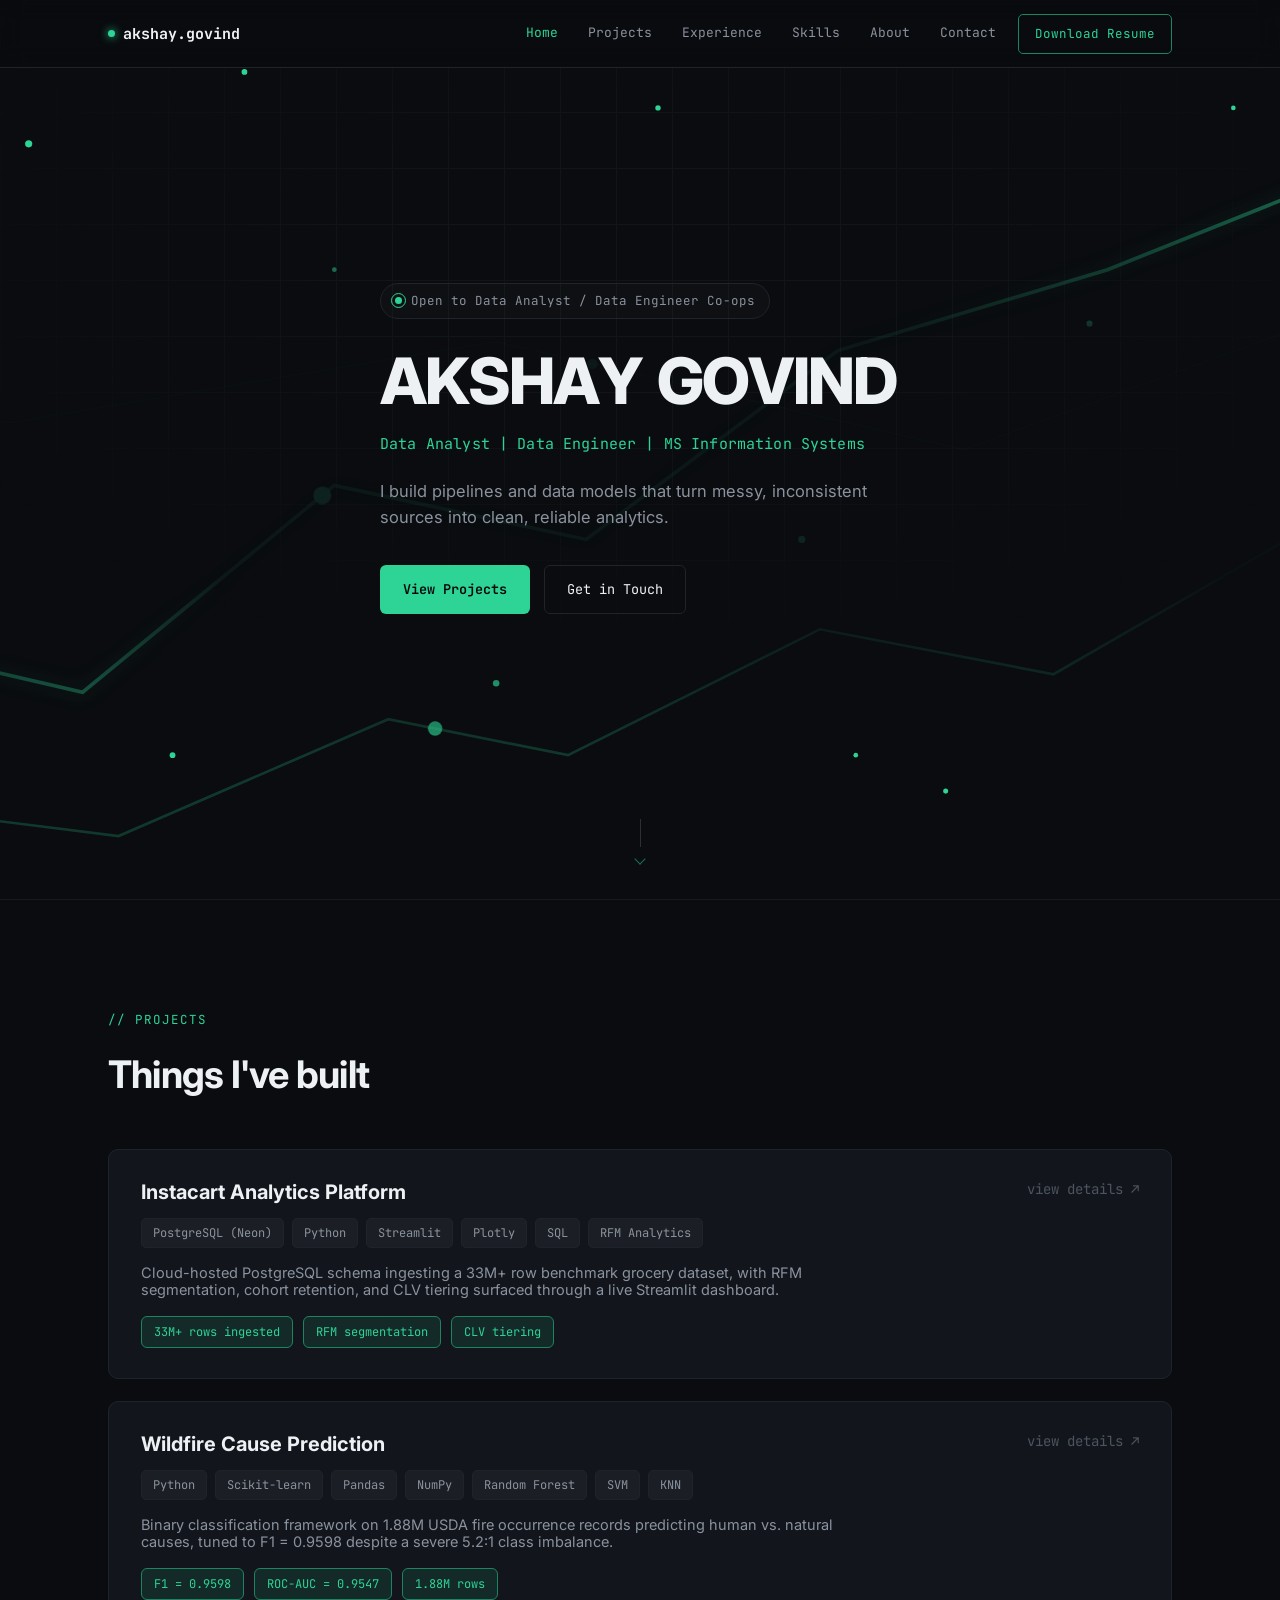
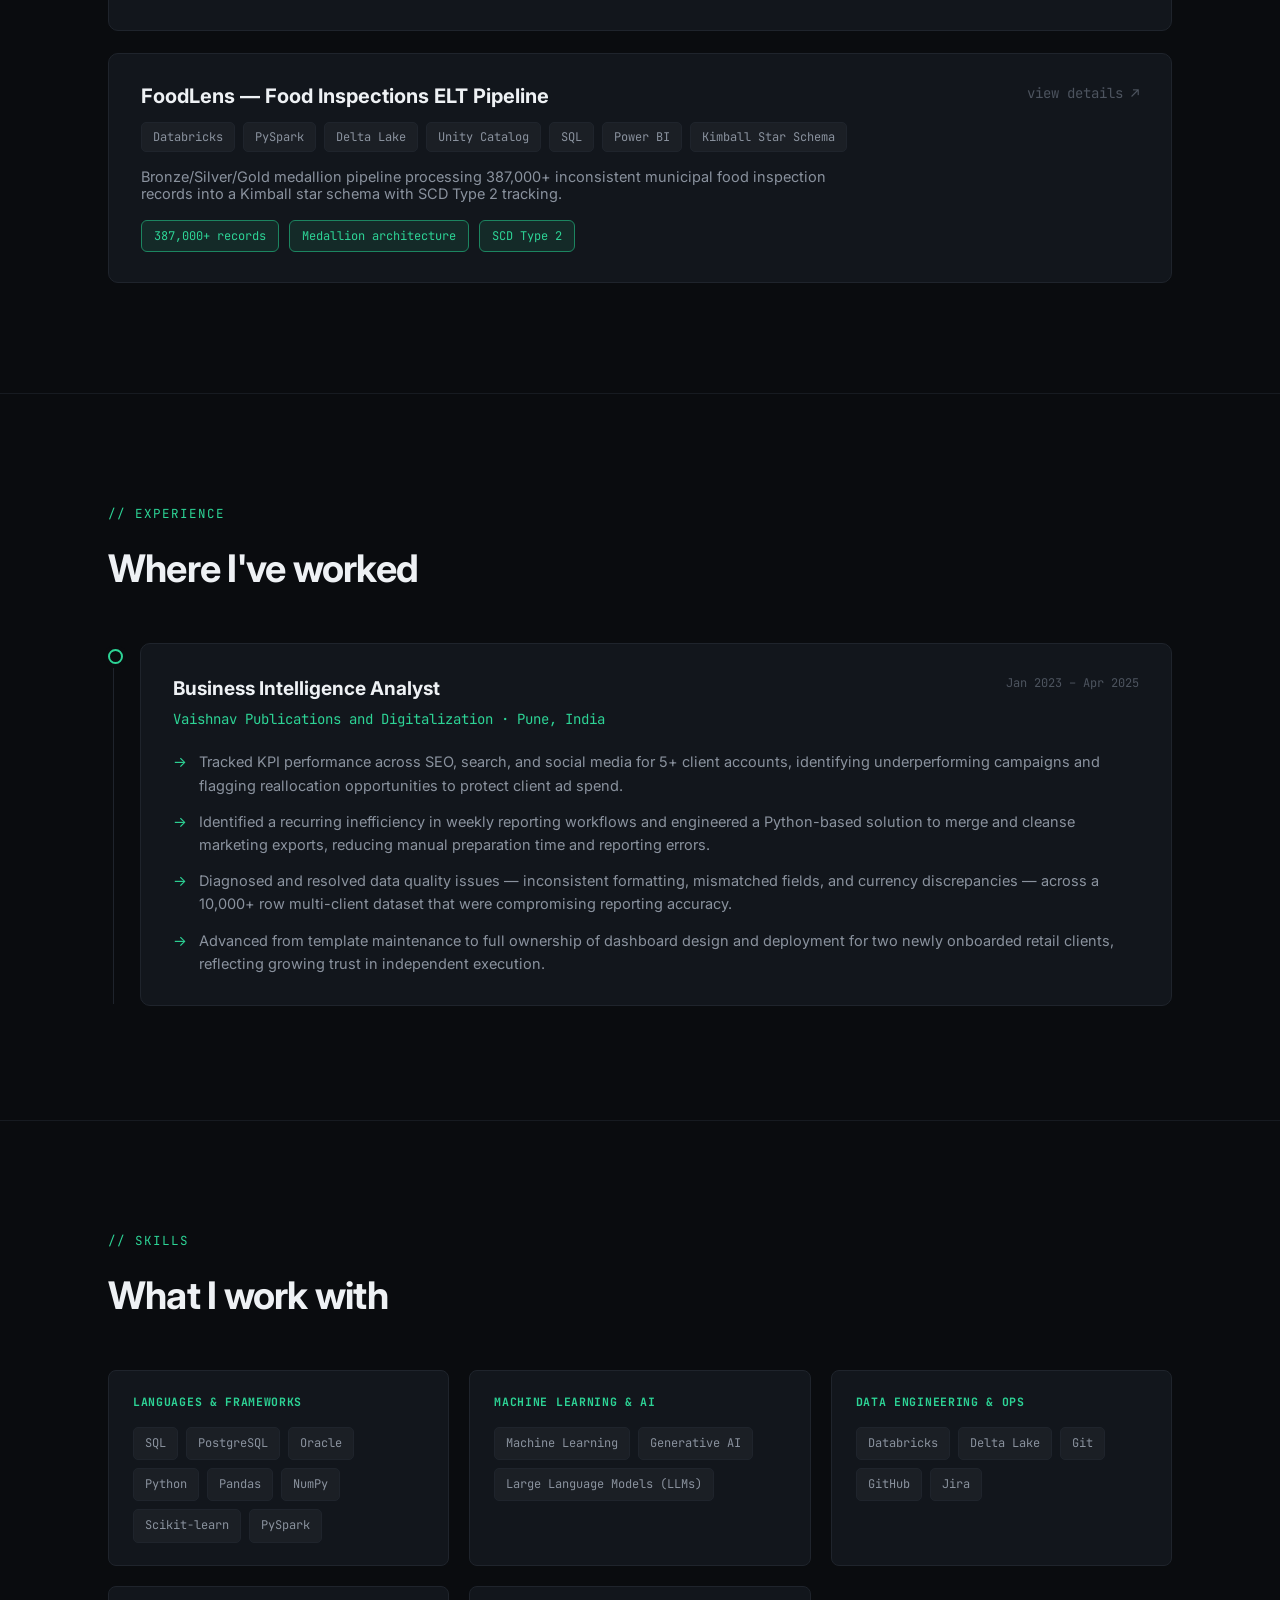
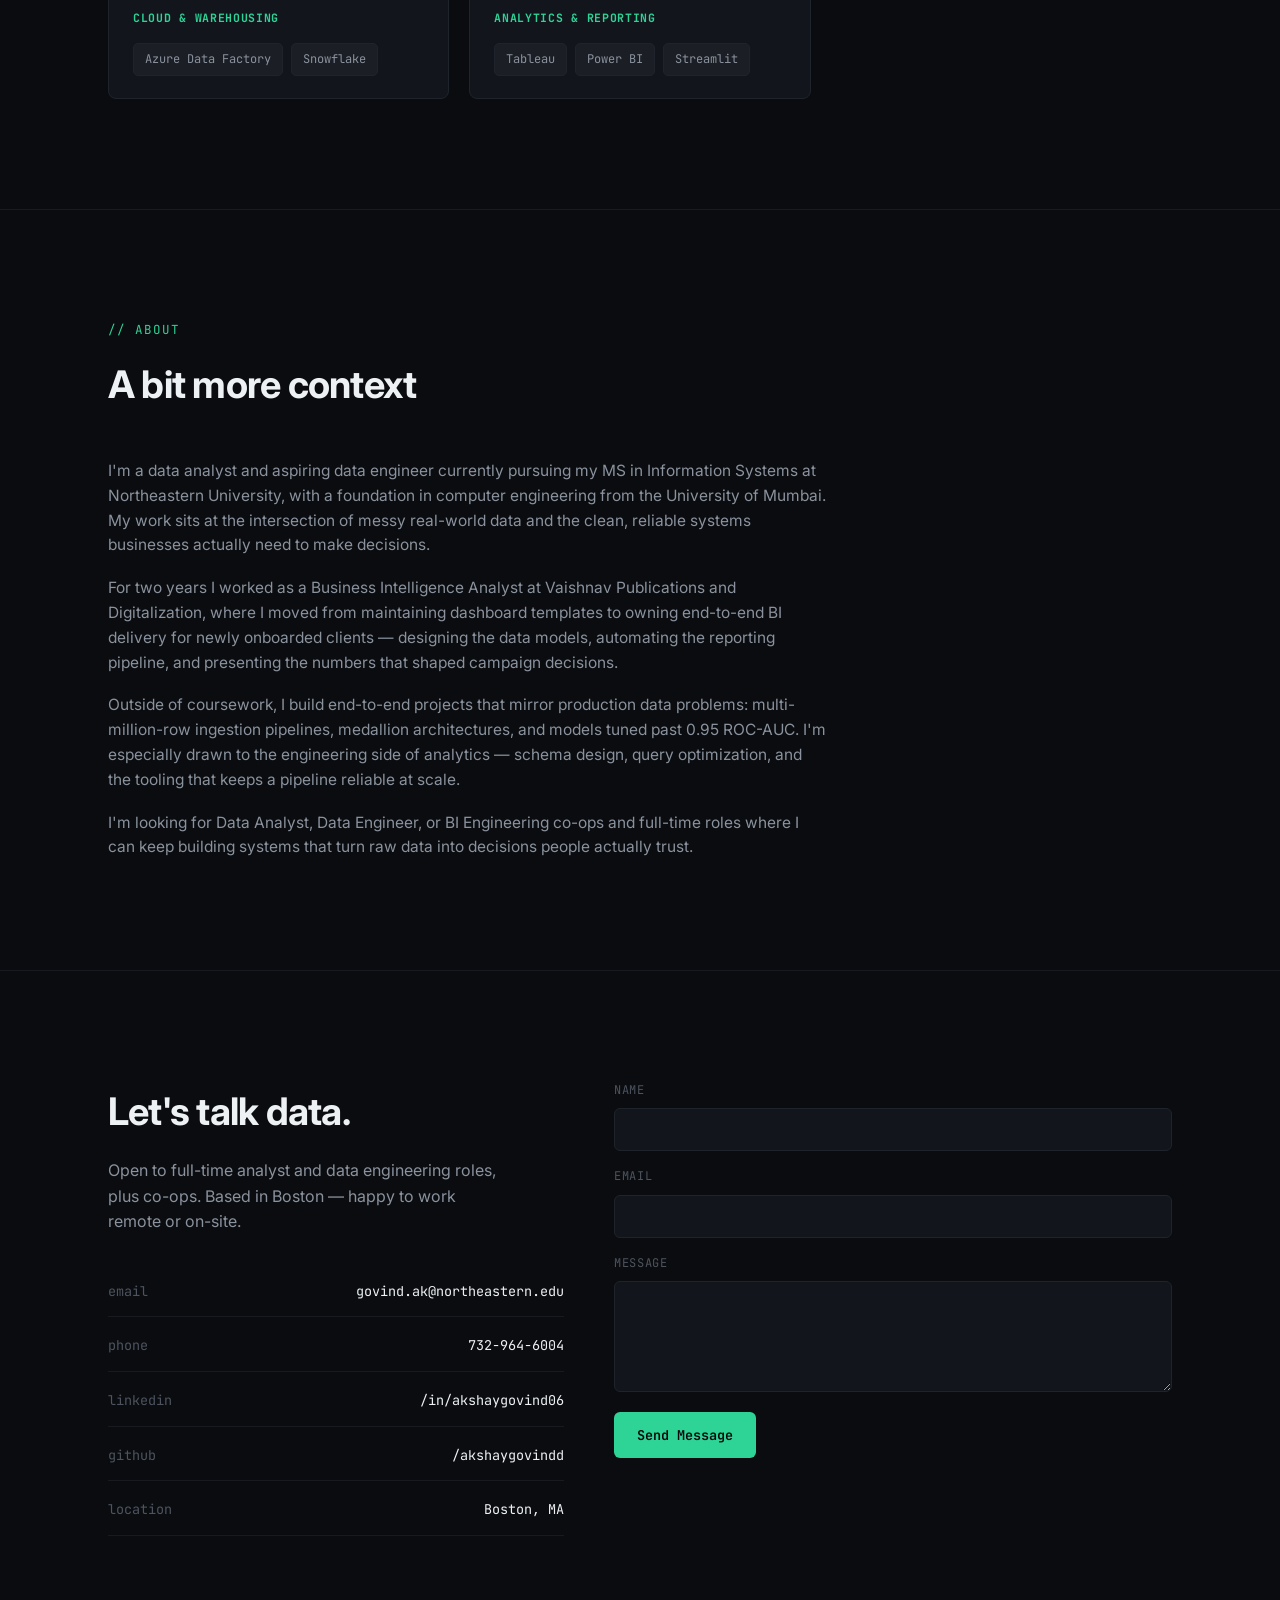
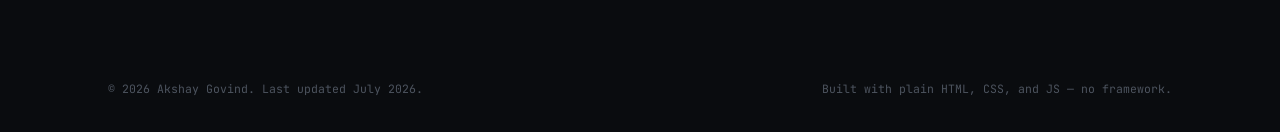
==== index.html @ 3d221297 "Add About Me section, favicon, Open Graph/canonical meta tags, last-updated footer note" ====
<!DOCTYPE html>
<html lang="en">
<head>
<meta charset="UTF-8">
<meta name="viewport" content="width=device-width, initial-scale=1.0">
<title>Akshay Govind — Data Analyst & Data Engineer</title>
<meta name="description" content="Akshay Govind — Data Analyst / Data Engineer. MS Information Systems @ Northeastern. Pipelines, dashboards, and models that hold up outside the notebook.">
<link rel="canonical" href="https://portfolio-alpha-eight-hu2j5tmewh.vercel.app/">

<meta property="og:type" content="website">
<meta property="og:title" content="Akshay Govind — Data Analyst & Data Engineer">
<meta property="og:description" content="Data Analyst / Data Engineer. MS Information Systems @ Northeastern. Pipelines, dashboards, and models that hold up outside the notebook.">
<meta property="og:url" content="https://portfolio-alpha-eight-hu2j5tmewh.vercel.app/">
<meta name="twitter:card" content="summary">
<meta name="twitter:title" content="Akshay Govind — Data Analyst & Data Engineer">
<meta name="twitter:description" content="Data Analyst / Data Engineer. MS Information Systems @ Northeastern.">

<link rel="icon" type="image/svg+xml" href="assets/favicon.svg">

<link rel="preconnect" href="https://fonts.googleapis.com">
<link rel="preconnect" href="https://fonts.gstatic.com" crossorigin>
<link href="https://fonts.googleapis.com/css2?family=JetBrains+Mono:wght@400;500;600;700&family=Inter:wght@400;500;600;700;800&display=swap" rel="stylesheet">
<link rel="stylesheet" href="css/style.css">
</head>
<body>

<header>
  <nav class="wrap">
    <div class="logo"><span class="dot"></span>akshay.govind</div>
    <div class="nav-right">
      <div class="navlinks" id="nav-links">
        <a href="#home">Home</a>
        <a href="#projects">Projects</a>
        <a href="#experience">Experience</a>
        <a href="#skills">Skills</a>
        <a href="#about">About</a>
        <a href="#contact">Contact</a>
        <a class="btn btn-primary nav-resume-mobile" id="resume-link-mobile" href="assets/resume.pdf" target="_blank" rel="noopener">Download Resume</a>
      </div>
      <a class="nav-resume" id="resume-link" href="assets/resume.pdf" target="_blank" rel="noopener">Download Resume</a>
      <button class="nav-toggle" id="nav-toggle" aria-label="Toggle navigation" aria-expanded="false">
        <span></span><span></span><span></span>
      </button>
    </div>
  </nav>
</header>

<main>

  <!-- HERO -->
  <section class="hero" id="home" aria-label="Introduction">
    <div class="hero-grid-lines" aria-hidden="true"></div>
    <div class="hero-bg" aria-hidden="true">
      <svg viewBox="0 0 1200 500" preserveAspectRatio="xMidYMid slice">
        <!-- scatter texture -->
        <g class="scatter-dots" fill="#2dd496">
          <circle class="scatter-dot" cx="80" cy="120" r="1.8" style="animation-delay:0s"/>
          <circle class="scatter-dot" cx="160" cy="340" r="1.4" style="animation-delay:.3s"/>
          <circle class="scatter-dot" cx="260" cy="80" r="2" style="animation-delay:.6s"/>
          <circle class="scatter-dot" cx="340" cy="420" r="1.6" style="animation-delay:.9s"/>
          <circle class="scatter-dot" cx="430" cy="150" r="1.3" style="animation-delay:1.2s"/>
          <circle class="scatter-dot" cx="520" cy="380" r="1.8" style="animation-delay:1.5s"/>
          <circle class="scatter-dot" cx="610" cy="60" r="1.5" style="animation-delay:1.8s"/>
          <circle class="scatter-dot" cx="690" cy="300" r="2" style="animation-delay:.2s"/>
          <circle class="scatter-dot" cx="770" cy="440" r="1.4" style="animation-delay:.5s"/>
          <circle class="scatter-dot" cx="850" cy="180" r="1.7" style="animation-delay:.8s"/>
          <circle class="scatter-dot" cx="930" cy="60" r="1.3" style="animation-delay:1.1s"/>
          <circle class="scatter-dot" cx="1010" cy="340" r="1.9" style="animation-delay:1.4s"/>
          <circle class="scatter-dot" cx="1090" cy="420" r="1.5" style="animation-delay:1.7s"/>
          <circle class="scatter-dot" cx="1150" cy="120" r="1.6" style="animation-delay:2s"/>
          <circle class="scatter-dot" cx="60" cy="460" r="1.4" style="animation-delay:.4s"/>
          <circle class="scatter-dot" cx="380" cy="40" r="1.6" style="animation-delay:1s"/>
          <circle class="scatter-dot" cx="720" cy="420" r="1.3" style="animation-delay:1.6s"/>
          <circle class="scatter-dot" cx="980" cy="240" r="1.7" style="animation-delay:2.2s"/>
        </g>

        <!-- trend lines, back to front — straight angular segments, chart-style -->
        <path class="hero-line" id="hero-line-3"
          d="M0,210 L250,235 L520,190 L780,250 L1000,170 L1200,140"
          fill="none" stroke="#2dd496" stroke-width="1" opacity="0.14" />
        <path class="hero-line" id="hero-line-2"
          d="M0,460 L150,445 L310,465 L460,400 L560,420 L700,350 L830,375 L960,300 L1080,320 L1200,260"
          fill="none" stroke="#2dd496" stroke-width="1.5" opacity="0.22" />
        <path class="hero-line" id="hero-line-1"
          d="M0,410 L160,355 L290,385 L430,270 L570,300 L710,195 L860,150 L1010,90 L1200,28"
          fill="none" stroke="#2dd496" stroke-width="2" opacity="0.5" />
        <polygon class="hero-arrowhead" points="1200,28 1182,26 1188,41" fill="#2dd496" />

        <circle class="hero-dot" id="hero-dot-3" r="3" fill="#2dd496" opacity="0.5"/>
        <circle class="hero-dot" id="hero-dot-2" r="4" fill="#2dd496" opacity="0.7"/>
        <circle class="hero-dot" id="hero-dot-1" r="5" fill="#2dd496" opacity="0.9"/>
      </svg>
    </div>
    <div class="wrap">
      <div class="hero-content">
        <div class="status-pill">
          <span class="pulse-dot"></span>
          Open to Data Analyst / Data Engineer Co-ops
        </div>
        <h1>AKSHAY GOVIND</h1>
        <div class="hero-role">Data Analyst | Data Engineer | MS Information Systems</div>
        <p>I build pipelines and data models that turn messy, inconsistent sources into clean, reliable analytics.</p>
        <div class="hero-actions">
          <a class="btn btn-primary" href="#projects">View Projects</a>
          <a class="btn btn-ghost" href="#contact">Get in Touch</a>
        </div>
      </div>
    </div>
    <a class="scroll-cue" href="#projects" aria-label="Scroll to projects">
      <span class="scroll-cue-line"></span>
      <span class="scroll-cue-chevron"></span>
    </a>
  </section>

  <!-- PROJECTS -->
  <section id="projects" aria-label="Projects">
    <div class="wrap">
      <div class="eyebrow">// PROJECTS</div>
      <h2 class="sectiontitle reveal">Things I've built</h2>
      <div class="project-grid" id="project-grid"></div>
    </div>
  </section>

  <!-- EXPERIENCE -->
  <section id="experience" aria-label="Experience">
    <div class="wrap">
      <div class="eyebrow">// EXPERIENCE</div>
      <h2 class="sectiontitle reveal">Where I've worked</h2>
      <div class="timeline" id="experience-list"></div>
    </div>
  </section>

  <!-- SKILLS -->
  <section id="skills" aria-label="Skills">
    <div class="wrap">
      <div class="eyebrow">// SKILLS</div>
      <h2 class="sectiontitle reveal">What I work with</h2>
      <div class="skill-groups" id="skills-grid"></div>
    </div>
  </section>

  <!-- ABOUT -->
  <section id="about" aria-label="About">
    <div class="wrap">
      <div class="eyebrow">// ABOUT</div>
      <h2 class="sectiontitle reveal">A bit more context</h2>
      <div class="about-copy reveal">
        <p>I'm a data analyst and aspiring data engineer currently pursuing my MS in Information Systems at Northeastern University, with a foundation in computer engineering from the University of Mumbai. My work sits at the intersection of messy real-world data and the clean, reliable systems businesses actually need to make decisions.</p>
        <p>For two years I worked as a Business Intelligence Analyst at Vaishnav Publications and Digitalization, where I moved from maintaining dashboard templates to owning end-to-end BI delivery for newly onboarded clients — designing the data models, automating the reporting pipeline, and presenting the numbers that shaped campaign decisions.</p>
        <p>Outside of coursework, I build end-to-end projects that mirror production data problems: multi-million-row ingestion pipelines, medallion architectures, and models tuned past 0.95 ROC-AUC. I'm especially drawn to the engineering side of analytics — schema design, query optimization, and the tooling that keeps a pipeline reliable at scale.</p>
        <p>I'm looking for Data Analyst, Data Engineer, or BI Engineering co-ops and full-time roles where I can keep building systems that turn raw data into decisions people actually trust.</p>
      </div>
    </div>
  </section>

  <!-- CONTACT -->
  <section class="contact" id="contact" aria-label="Contact">
    <div class="wrap contact-wrap">
      <div class="contact-copy reveal">
        <h2>Let's talk data.</h2>
        <p>Open to full-time analyst and data engineering roles, plus co-ops. Based in Boston — happy to work remote or on-site.</p>
        <div class="contact-links">
          <div class="contact-row"><span class="k">email</span><a class="v" id="contact-email" href="#"></a></div>
          <div class="contact-row"><span class="k">phone</span><a class="v" id="contact-phone" href="#"></a></div>
          <div class="contact-row"><span class="k">linkedin</span><a class="v" id="contact-linkedin" href="#" target="_blank" rel="noopener"></a></div>
          <div class="contact-row"><span class="k">github</span><a class="v" id="contact-github" href="#" target="_blank" rel="noopener"></a></div>
          <div class="contact-row"><span class="k">location</span><span class="v" id="contact-location"></span></div>
        </div>
      </div>
      <form class="contact-form reveal" id="contact-form">
        <div class="form-row">
          <label for="name">Name</label>
          <input type="text" id="name" name="name" required>
        </div>
        <div class="form-row">
          <label for="email">Email</label>
          <input type="email" id="email" name="email" required>
        </div>
        <div class="form-row">
          <label for="message">Message</label>
          <textarea id="message" name="message" rows="5" required></textarea>
        </div>
        <button type="submit" class="btn btn-primary">Send Message</button>
      </form>
    </div>
  </section>

</main>

<footer>
  <div class="wrap">
    <p>© 2026 Akshay Govind. Last updated July 2026.</p>
    <p>Built with plain HTML, CSS, and JS — no framework.</p>
  </div>
</footer>

<!-- PROJECT DETAIL MODAL -->
<div class="modal-overlay" id="modal-overlay" role="dialog" aria-modal="true" aria-hidden="true" aria-label="Project details">
  <div class="modal-panel" id="modal-panel"></div>
</div>

<script src="js/data.js"></script>
<script src="js/main.js"></script>
</body>
</html>
---- css/style.css ----
:root{
  --bg: #0a0c0f;
  --bg-elevated: #101318;
  --bg-card: #12161c;
  --border: #1f242c;
  --border-soft: #171b21;

  --accent: #2dd496;
  --accent-dim: #1c8560;
  --accent-soft: rgba(45, 212, 150, 0.1);

  --text: #eef1f4;
  --text-muted: #8a929e;
  --text-faint: #4d545f;

  --font-sans: 'Inter', -apple-system, BlinkMacSystemFont, 'Segoe UI', sans-serif;
  --font-mono: 'JetBrains Mono', 'SFMono-Regular', Consolas, monospace;

  --maxw: 1120px;
  --nav-h: 68px;
}

*{ box-sizing: border-box; margin: 0; padding: 0; }
html{ scroll-behavior: smooth; }
body{
  background: var(--bg);
  color: var(--text);
  font-family: var(--font-sans);
  line-height: 1.6;
  -webkit-font-smoothing: antialiased;
  overflow-x: hidden;
}

::selection{ background: var(--accent); color: #05070a; }
a{ color: inherit; text-decoration: none; }
ul{ list-style: none; }
button{ font-family: inherit; cursor: pointer; background: none; border: none; color: inherit; }
img{ max-width: 100%; display: block; }

.wrap{ max-width: var(--maxw); margin: 0 auto; padding: 0 28px; }

/* Reveal animation — only active once JS marks <html class="js">, so content
   is fully visible by default if JS fails to load. */
.reveal{ opacity: 1; }
.js .reveal{ opacity: 0; transform: translateY(14px); transition: opacity 0.4s ease, transform 0.4s ease; }
.js .reveal.in{ opacity: 1; transform: translateY(0); }

@media (prefers-reduced-motion: reduce){
  *{ animation: none !important; transition: none !important; }
  .js .reveal{ opacity: 1; transform: none; }
}

/* ---------- SECTION SHARED ---------- */
section{ padding: 110px 0; border-bottom: 1px solid var(--border-soft); position: relative; }
.eyebrow{
  font-family: var(--font-mono); font-size: 12.5px; letter-spacing: 0.08em;
  color: var(--accent); margin-bottom: 14px; display: flex; align-items: center; gap: 4px;
}
h2.sectiontitle{
  font-family: var(--font-sans); font-weight: 700; font-size: clamp(26px, 3.6vw, 38px);
  letter-spacing: -0.02em; margin-bottom: 44px; color: var(--text);
}

/* ---------- NAV ---------- */
header{
  position: fixed; top: 0; left: 0; right: 0; z-index: 100; height: var(--nav-h);
  background: rgba(10, 12, 15, 0.82);
  border-bottom: 1px solid var(--border);
}
/* backdrop-filter lives on a pseudo-element, not header itself — putting it on
   header would make header the containing block for its position:fixed mobile
   nav-links descendant instead of the viewport, breaking that panel. */
header::before{
  content: ''; position: absolute; inset: 0; z-index: -1;
  backdrop-filter: blur(12px); -webkit-backdrop-filter: blur(12px);
}
nav.wrap{ display: flex; align-items: center; justify-content: space-between; height: 100%; }
.logo{
  font-family: var(--font-mono); font-weight: 700; font-size: 15px; color: var(--text);
  display: flex; align-items: center; gap: 8px;
}
.logo .dot{ width: 7px; height: 7px; border-radius: 50%; background: var(--accent); box-shadow: 0 0 8px var(--accent); }
.navlinks{ display: flex; gap: 30px; align-items: center; }
.navlinks a{
  font-family: var(--font-mono); font-size: 13px; color: var(--text-muted);
  transition: color 0.2s ease;
}
.navlinks a:hover, .navlinks a.active{ color: var(--accent); }
.nav-resume{
  font-family: var(--font-mono); font-size: 12.5px; padding: 9px 16px;
  border: 1px solid var(--accent-dim); border-radius: 5px; color: var(--accent);
  transition: all 0.2s ease; white-space: nowrap;
}
.nav-resume:hover{ background: var(--accent); color: #05070a; }
.nav-right{ display: flex; align-items: center; gap: 22px; }
.nav-right .nav-resume-mobile{ display: none; }

.nav-toggle{
  display: none; flex-direction: column; gap: 5px; padding: 6px; z-index: 101;
}
.nav-toggle span{ width: 20px; height: 2px; background: var(--text); transition: all 0.25s ease; }
.nav-toggle.open span:nth-child(1){ transform: translateY(7px) rotate(45deg); }
.nav-toggle.open span:nth-child(2){ opacity: 0; }
.nav-toggle.open span:nth-child(3){ transform: translateY(-7px) rotate(-45deg); }

@media (max-width: 800px){
  .navlinks{
    position: fixed; top: var(--nav-h); left: 0; right: 0; bottom: 0;
    background: var(--bg); flex-direction: column; justify-content: flex-start;
    padding: 40px 28px; gap: 26px; transform: translateX(100%);
    transition: transform 0.3s ease; z-index: 99;
  }
  .navlinks.open{ transform: translateX(0); }
  .navlinks a{ font-size: 16px; }
  .nav-toggle{ display: flex; }
  .nav-right .nav-resume{ display: none; }
  .navlinks .nav-resume-mobile{ display: inline-block; margin-top: 8px; }
}

/* ---------- HERO ---------- */
.hero{
  min-height: 100vh; display: flex; align-items: center;
  padding-top: calc(var(--nav-h) + 40px); position: relative; overflow: hidden;
}
.hero-bg{
  position: absolute; inset: 0; z-index: 0;
  mask-image: linear-gradient(to bottom, #000 0%, #000 18%, rgba(0,0,0,0.12) 38%, rgba(0,0,0,0.12) 64%, #000 84%, #000 100%);
  -webkit-mask-image: linear-gradient(to bottom, #000 0%, #000 18%, rgba(0,0,0,0.12) 38%, rgba(0,0,0,0.12) 64%, #000 84%, #000 100%);
}
.hero-bg svg{ width: 100%; height: 100%; }

#hero-line-1{ filter: drop-shadow(0 0 5px rgba(45, 212, 150, 0.5)); }
.hero-arrowhead{
  filter: drop-shadow(0 0 4px rgba(45, 212, 150, 0.6));
  transform-origin: 1200px 28px;
  opacity: 0; animation: arrowPop 0.4s ease-out 2000ms forwards;
}
@keyframes arrowPop{
  from{ opacity: 0; transform: scale(0.4); }
  to{ opacity: 0.6; transform: scale(1); }
}
@media (prefers-reduced-motion: reduce){
  .hero-arrowhead{ animation: none; opacity: 0.6; transform: scale(1); }
}

.scatter-dot{ animation: scatterPulse 4s ease-in-out infinite; }
@keyframes scatterPulse{
  0%, 100%{ opacity: 0.12; }
  50%{ opacity: 0.5; }
}
.hero-grid-lines{
  position: absolute; inset: 0;
  background-image:
    linear-gradient(var(--border-soft) 1px, transparent 1px),
    linear-gradient(90deg, var(--border-soft) 1px, transparent 1px);
  background-size: 56px 56px;
  mask-image: radial-gradient(ellipse 80% 60% at 50% 30%, #000 20%, transparent 75%);
  opacity: 0.6;
}
.hero-content{ position: relative; z-index: 2; max-width: 720px; }

.status-pill{
  display: inline-flex; align-items: center; gap: 9px;
  font-family: var(--font-mono); font-size: 12.5px; color: var(--text-muted);
  border: 1px solid var(--border); border-radius: 999px; padding: 7px 14px;
  margin-bottom: 28px; background: rgba(255,255,255,0.02);
}
.status-pill .pulse-dot{
  width: 7px; height: 7px; border-radius: 50%; background: var(--accent); position: relative;
}
.status-pill .pulse-dot::after{
  content: ''; position: absolute; inset: -4px; border-radius: 50%; border: 1px solid var(--accent);
  animation: pulse 2s ease-out infinite;
}
@keyframes pulse{
  0%{ transform: scale(0.6); opacity: 0.8; }
  100%{ transform: scale(2.2); opacity: 0; }
}

.hero-content h1{
  font-family: var(--font-sans); font-weight: 800; font-size: clamp(38px, 6vw, 64px);
  letter-spacing: -0.03em; line-height: 1.05; margin-bottom: 18px;
}
.scramble-char{ display: inline-block; color: var(--accent); transition: color 0.25s ease; font-variant-numeric: tabular-nums; }
.scramble-char.settled{ color: var(--text); }
.hero-role{
  font-family: var(--font-mono); font-size: 15px; color: var(--accent);
  margin-bottom: 22px; letter-spacing: 0.01em;
}
.hero-content p{ color: var(--text-muted); font-size: 16.5px; max-width: 520px; margin-bottom: 34px; }

.hero-actions{ display: flex; gap: 14px; flex-wrap: wrap; }

.scroll-cue{
  position: absolute; left: 50%; bottom: 36px; transform: translateX(-50%);
  z-index: 2; display: flex; flex-direction: column; align-items: center; gap: 8px;
  opacity: 0.5; transition: opacity 0.2s ease;
}
.scroll-cue:hover{ opacity: 0.9; }
.scroll-cue-line{ width: 1px; height: 28px; background: var(--text-faint); }
.scroll-cue-chevron{
  width: 8px; height: 8px; border-right: 1px solid var(--accent); border-bottom: 1px solid var(--accent);
  transform: rotate(45deg); animation: scrollCueBounce 1.8s ease-in-out infinite;
}
@keyframes scrollCueBounce{
  0%, 100%{ transform: rotate(45deg) translate(0, 0); }
  50%{ transform: rotate(45deg) translate(4px, 4px); }
}
@media (max-width: 700px){ .scroll-cue{ display: none; } }
@media (prefers-reduced-motion: reduce){ .scroll-cue-chevron{ animation: none; } }
.btn{
  font-family: var(--font-mono); font-size: 13.5px; padding: 13px 22px; border-radius: 6px;
  display: inline-flex; align-items: center; gap: 8px; transition: all 0.2s ease; border: 1px solid transparent;
}
.btn-primary{ background: var(--accent); color: #05070a; font-weight: 600; }
.btn-primary:hover{ background: #4fe0ac; transform: translateY(-1px); }
.btn-ghost{ border-color: var(--border); color: var(--text); }
.btn-ghost:hover{ border-color: var(--accent); color: var(--accent); }

/* ---------- EXPERIENCE (timeline) ---------- */
.timeline{ position: relative; padding-left: 32px; }
.timeline::before{
  content: ''; position: absolute; left: 5px; top: 6px; bottom: 6px; width: 1px; background: var(--border);
}
.timeline-item{ position: relative; padding-bottom: 4px; }
.timeline-item::before{
  content: ''; position: absolute; left: -32px; top: 6px; width: 11px; height: 11px; border-radius: 50%;
  background: var(--bg); border: 2px solid var(--accent); box-shadow: 0 0 0 4px var(--bg);
}
.exp-card{
  background: var(--bg-card); border: 1px solid var(--border); border-radius: 10px; padding: 30px 32px;
  position: relative;
}
.exp-head{ display: flex; justify-content: space-between; align-items: flex-start; flex-wrap: wrap; gap: 10px; margin-bottom: 4px; }
.exp-head h3{ font-size: 19px; font-weight: 700; }
.exp-head .date{ font-family: var(--font-mono); font-size: 12px; color: var(--text-faint); white-space: nowrap; }
.exp-org{ color: var(--accent); font-size: 14px; margin-bottom: 20px; font-family: var(--font-mono); }
.exp-list{ display: flex; flex-direction: column; gap: 13px; }
.exp-list li{ display: flex; gap: 12px; font-size: 14.5px; color: var(--text-muted); }
.exp-list li::before{ content: '→'; color: var(--accent); flex-shrink: 0; }

/* ---------- SKILLS ---------- */
.skill-groups{ display: grid; grid-template-columns: repeat(3, 1fr); gap: 20px; }
@media (max-width: 900px){ .skill-groups{ grid-template-columns: repeat(2, 1fr); } }
@media (max-width: 600px){ .skill-groups{ grid-template-columns: 1fr; } }
.skill-card{
  background: var(--bg-card); border: 1px solid var(--border); border-radius: 8px; padding: 22px 24px;
  position: relative;
}
.skill-card h4{
  font-family: var(--font-mono); font-size: 11.5px; color: var(--accent); letter-spacing: 0.06em;
  text-transform: uppercase; margin-bottom: 16px;
}
.tagrow{ display: flex; flex-wrap: wrap; gap: 8px; }
.tag{
  font-family: var(--font-mono); font-size: 12px; padding: 6px 11px; border-radius: 5px;
  background: rgba(255,255,255,0.04); border: 1px solid var(--border); color: var(--text-muted);
}

/* ---------- PROJECTS ---------- */
.project-grid{ display: flex; flex-direction: column; gap: 22px; }
.project-card{
  background: var(--bg-card); border: 1px solid var(--border); border-radius: 10px;
  padding: 30px 32px; position: relative; cursor: pointer;
  transition: border-color 0.25s ease, transform 0.25s ease;
  text-align: left; width: 100%;
}
.project-card:hover{ border-color: var(--accent-dim); transform: translateY(-2px); }

/* corner brackets, shown on hover */
.project-card::before, .project-card::after{
  content: ''; position: absolute; width: 16px; height: 16px; opacity: 0; transition: opacity 0.25s ease;
}
.project-card::before{ top: -1px; left: -1px; border-top: 2px solid var(--accent); border-left: 2px solid var(--accent); }
.project-card::after{ bottom: -1px; right: -1px; border-bottom: 2px solid var(--accent); border-right: 2px solid var(--accent); }
.project-card:hover::before, .project-card:hover::after{ opacity: 1; }

.proj-top{ display: flex; justify-content: space-between; align-items: flex-start; gap: 16px; flex-wrap: wrap; margin-bottom: 14px; }
.proj-top h3{ font-size: 20px; font-weight: 700; }
.proj-arrow{ font-family: var(--font-mono); color: var(--text-faint); font-size: 14px; transition: color 0.2s ease, transform 0.2s ease; }
.project-card:hover .proj-arrow{ color: var(--accent); transform: translate(2px, -2px); }
.proj-stack{ display: flex; flex-wrap: wrap; gap: 8px; margin-bottom: 16px; }
.proj-desc{ font-size: 14.5px; color: var(--text-muted); margin-bottom: 18px; max-width: 720px; }
.proj-metrics{ display: flex; gap: 10px; flex-wrap: wrap; }
.metric{
  font-family: var(--font-mono); font-size: 12px; padding: 7px 12px; border-radius: 6px;
  background: var(--accent-soft); border: 1px solid var(--accent-dim); color: var(--accent);
}

/* ---------- ABOUT ---------- */
.about-copy{ display: flex; flex-direction: column; gap: 18px; max-width: 720px; }
.about-copy p{ font-size: 15.5px; color: var(--text-muted); }

/* ---------- CONTACT ---------- */
.contact{ border-bottom: none; }
.contact-wrap{ display: grid; grid-template-columns: 0.9fr 1.1fr; gap: 50px; }
@media (max-width: 850px){ .contact-wrap{ grid-template-columns: 1fr; } }
.contact-copy h2{ font-size: clamp(26px, 4vw, 38px); font-weight: 700; letter-spacing: -0.02em; margin-bottom: 16px; }
.contact-copy p{ color: var(--text-muted); max-width: 400px; margin-bottom: 32px; }
.contact-links{ display: flex; flex-direction: column; gap: 4px; }
.contact-row{
  display: flex; justify-content: space-between; align-items: center; padding: 14px 0;
  border-bottom: 1px solid var(--border-soft); font-family: var(--font-mono); font-size: 13.5px;
}
.contact-row .k{ color: var(--text-faint); }
.contact-row .v{ color: var(--text); transition: color 0.2s ease; }
.contact-row:hover .v{ color: var(--accent); }

.contact-form{ display: flex; flex-direction: column; gap: 16px; }
.form-row{ display: flex; flex-direction: column; gap: 8px; }
.form-row label{ font-family: var(--font-mono); font-size: 12px; color: var(--text-faint); text-transform: uppercase; letter-spacing: 0.05em; }
.form-row input, .form-row textarea{
  background: var(--bg-card); border: 1px solid var(--border); border-radius: 6px; padding: 12px 14px;
  color: var(--text); font-family: var(--font-sans); font-size: 14px; resize: vertical;
  transition: border-color 0.2s ease;
}
.form-row input:focus, .form-row textarea:focus{ outline: none; border-color: var(--accent); }
.contact-form .btn{ align-self: flex-start; margin-top: 4px; }

/* ---------- FOOTER ---------- */
footer{ padding: 34px 0; }
footer .wrap{ display: flex; justify-content: space-between; align-items: center; flex-wrap: wrap; gap: 12px; }
footer p{ font-family: var(--font-mono); font-size: 11.5px; color: var(--text-faint); }

/* ---------- PROJECT DETAIL MODAL ---------- */
.modal-overlay{
  position: fixed; inset: 0; z-index: 200; background: rgba(5,7,10,0.8); backdrop-filter: blur(4px);
  display: flex; align-items: flex-start; justify-content: center; padding: 60px 20px;
  opacity: 0; pointer-events: none; transition: opacity 0.25s ease;
  overflow-y: auto;
}
.modal-overlay.open{ opacity: 1; pointer-events: auto; }
.modal-panel{
  background: var(--bg-elevated); border: 1px solid var(--border); border-radius: 12px;
  max-width: 780px; width: 100%; padding: 42px 44px 48px; position: relative;
  transform: translateY(16px); transition: transform 0.25s ease;
}
.modal-overlay.open .modal-panel{ transform: translateY(0); }
.modal-close{
  position: absolute; top: 20px; right: 20px; width: 34px; height: 34px; border-radius: 8px;
  border: 1px solid var(--border); display: flex; align-items: center; justify-content: center;
  color: var(--text-muted); font-size: 18px; transition: all 0.2s ease;
}
.modal-close:hover{ border-color: var(--accent); color: var(--accent); }

.modal-title{ font-size: 26px; font-weight: 700; margin-bottom: 10px; padding-right: 40px; }
.modal-stack{ display: flex; flex-wrap: wrap; gap: 8px; margin-bottom: 26px; }
.modal-desc{ display: flex; flex-direction: column; gap: 14px; color: var(--text-muted); font-size: 15px; margin-bottom: 30px; }

.modal-metrics{
  display: flex; gap: 12px; flex-wrap: wrap; background: var(--accent-soft);
  border: 1px solid var(--accent-dim); border-radius: 8px; padding: 18px 20px; margin-bottom: 30px;
}
.modal-metrics .metric{ background: transparent; border: none; padding: 0; font-size: 13px; }

.modal-gallery{ display: grid; grid-template-columns: 1fr 1fr; gap: 12px; margin-bottom: 30px; }
@media (max-width: 600px){ .modal-gallery{ grid-template-columns: 1fr; } }
.modal-gallery .shot{
  aspect-ratio: 16/10; border-radius: 8px; border: 1px dashed var(--border);
  display: flex; align-items: center; justify-content: center;
  font-family: var(--font-mono); font-size: 11.5px; color: var(--text-faint);
  background: var(--bg-card); overflow: hidden;
}
.modal-gallery .shot img{ width: 100%; height: 100%; object-fit: cover; }

.modal-section-title{
  font-family: var(--font-mono); font-size: 11.5px; letter-spacing: 0.08em; text-transform: uppercase;
  color: var(--accent); margin-bottom: 14px;
}
.modal-decisions{ display: flex; flex-direction: column; gap: 14px; margin-bottom: 30px; }
.modal-decisions .decision{ border-left: 2px solid var(--accent-dim); padding-left: 16px; }
.modal-decisions .decision h5{ font-size: 14px; margin-bottom: 4px; color: var(--text); }
.modal-decisions .decision p{ font-size: 13.5px; color: var(--text-muted); }

.modal-links{ display: flex; gap: 16px; flex-wrap: wrap; }

@media (max-width: 640px){
  .modal-overlay{ padding: 0; }
  .modal-panel{ max-width: none; min-height: 100vh; border-radius: 0; padding: 80px 24px 60px; }
}
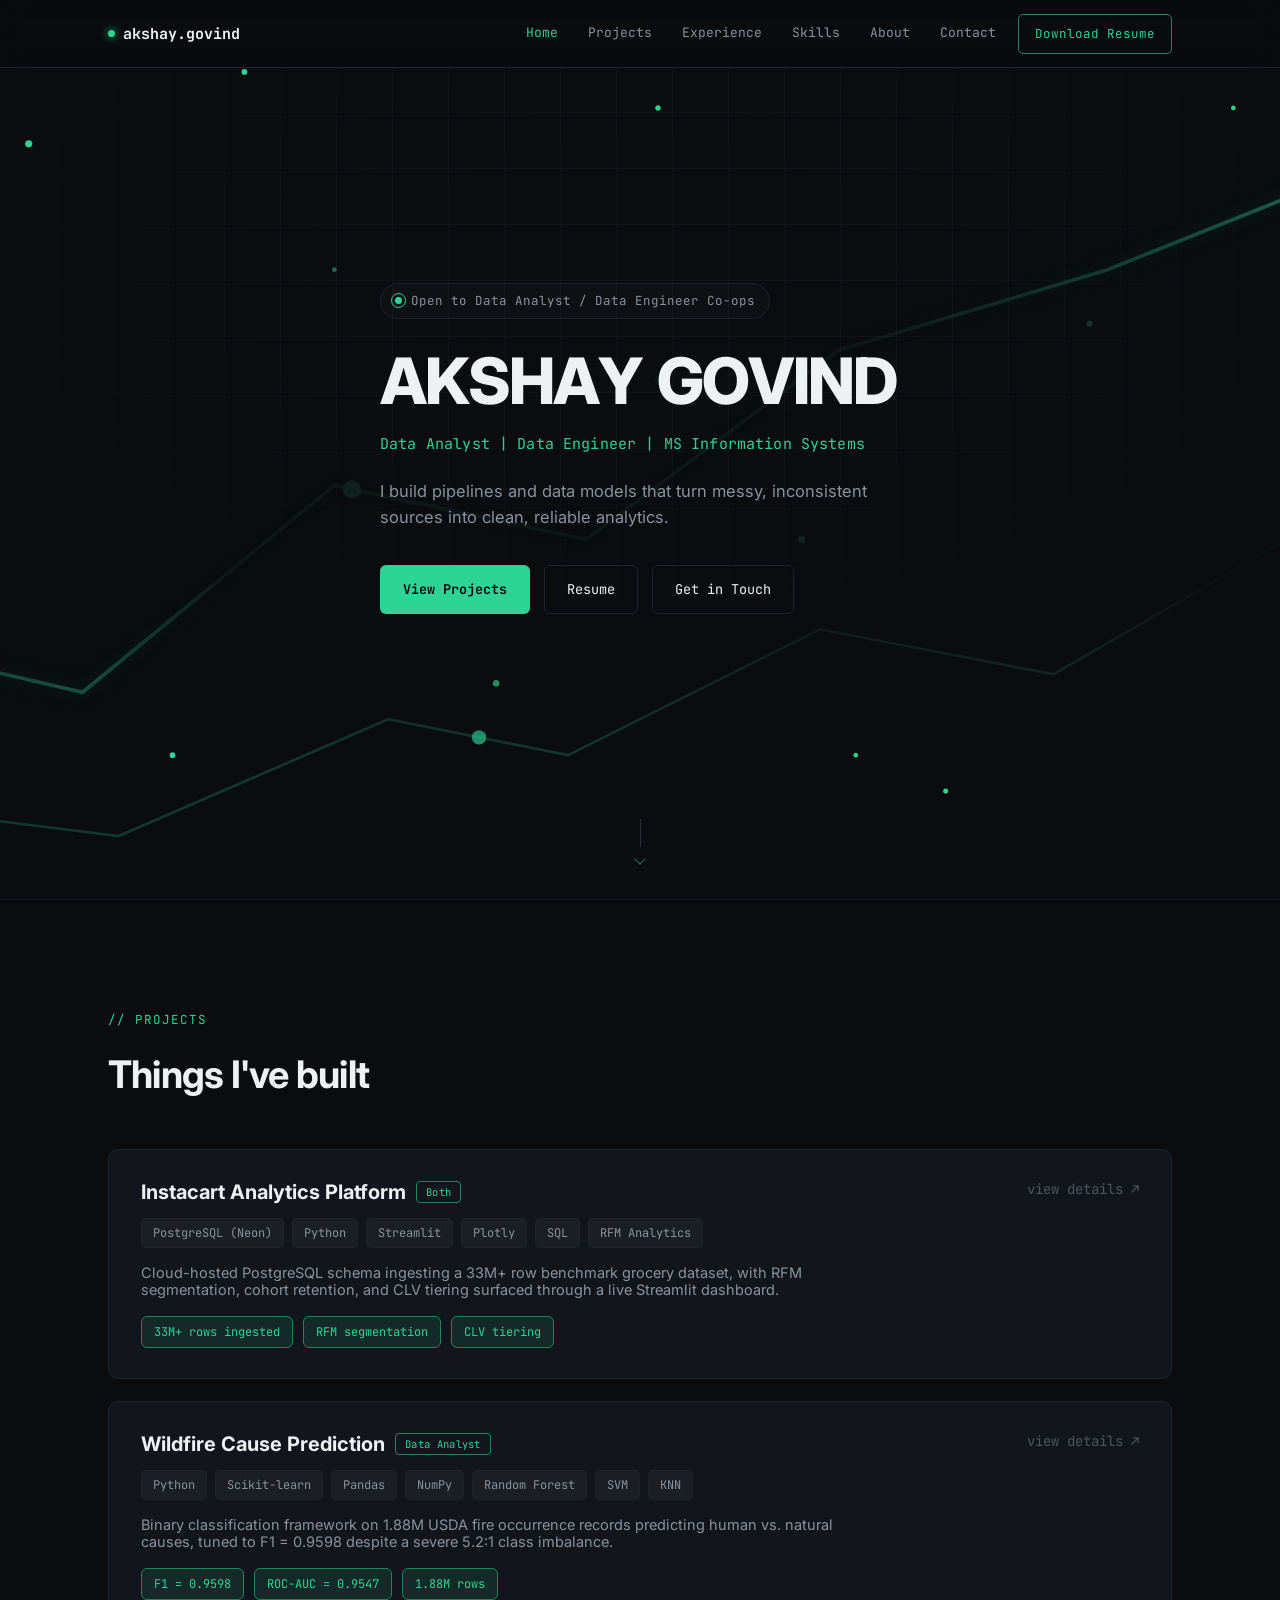
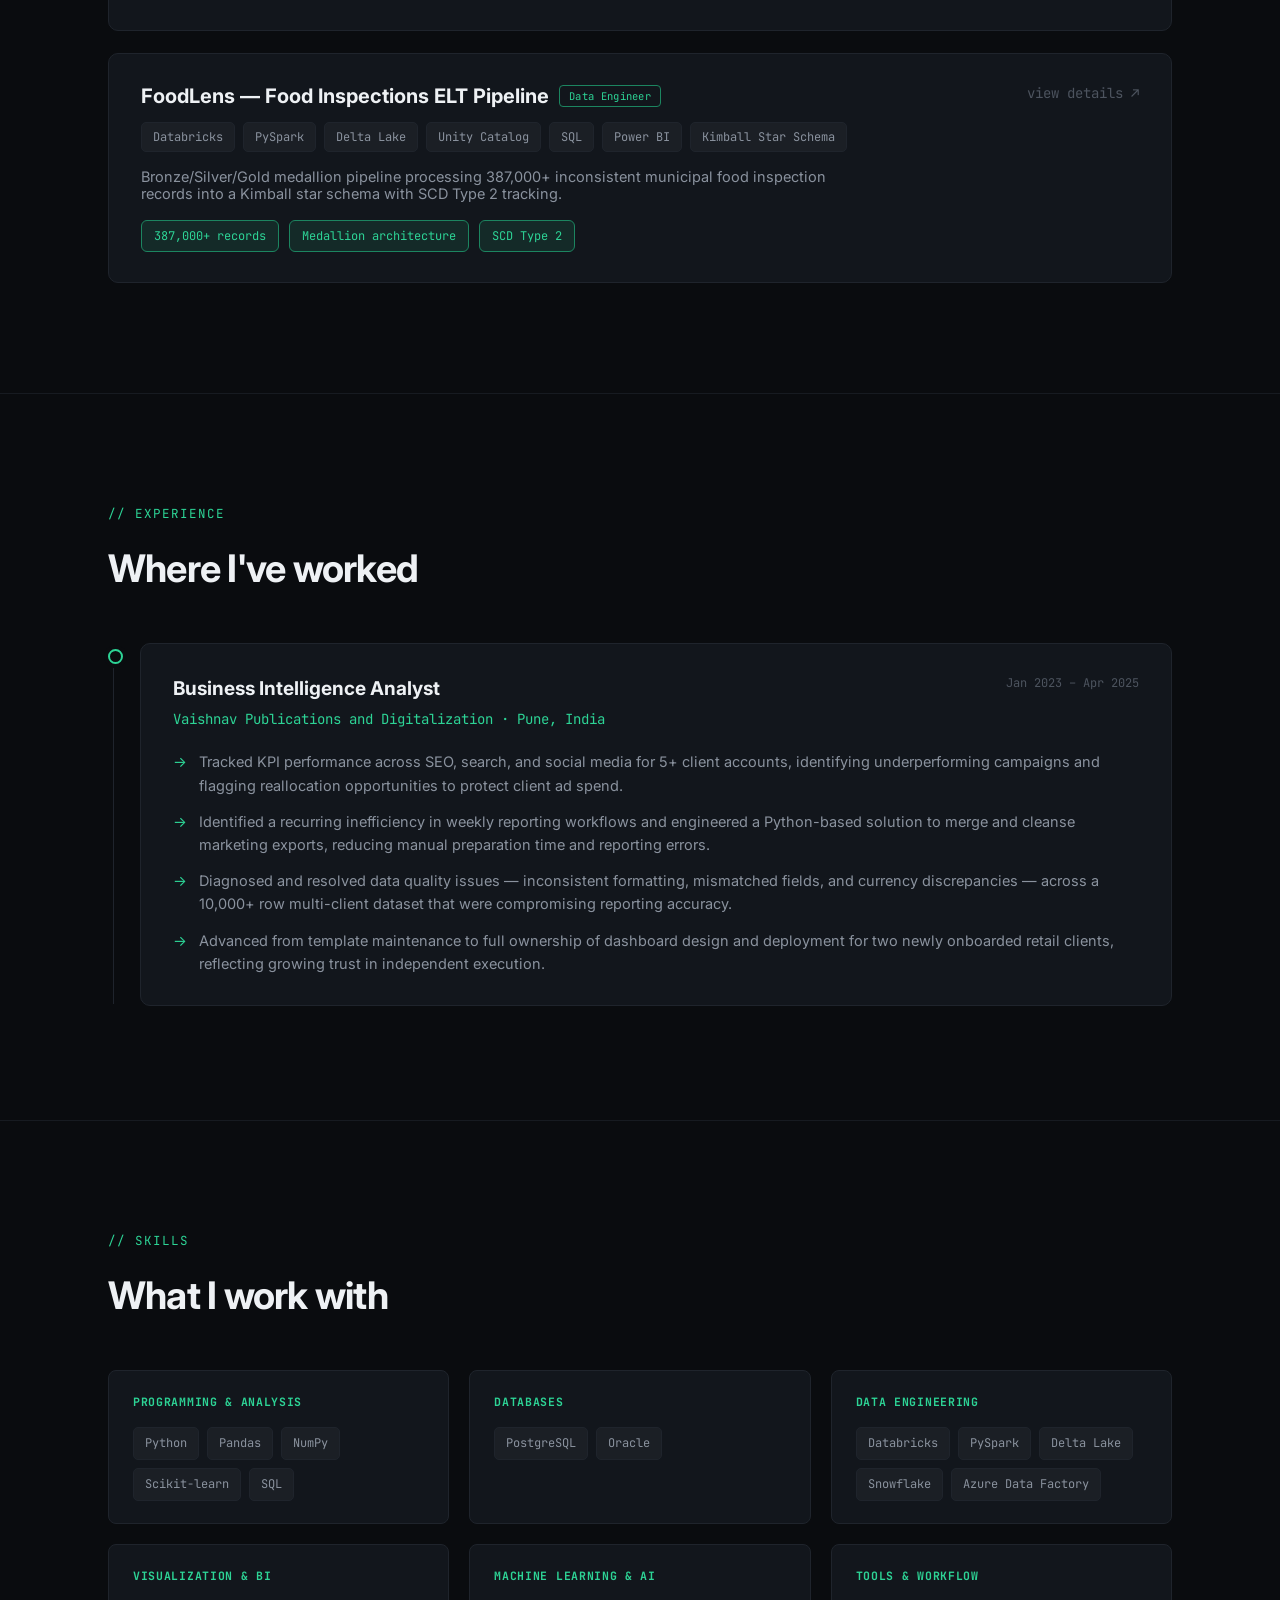
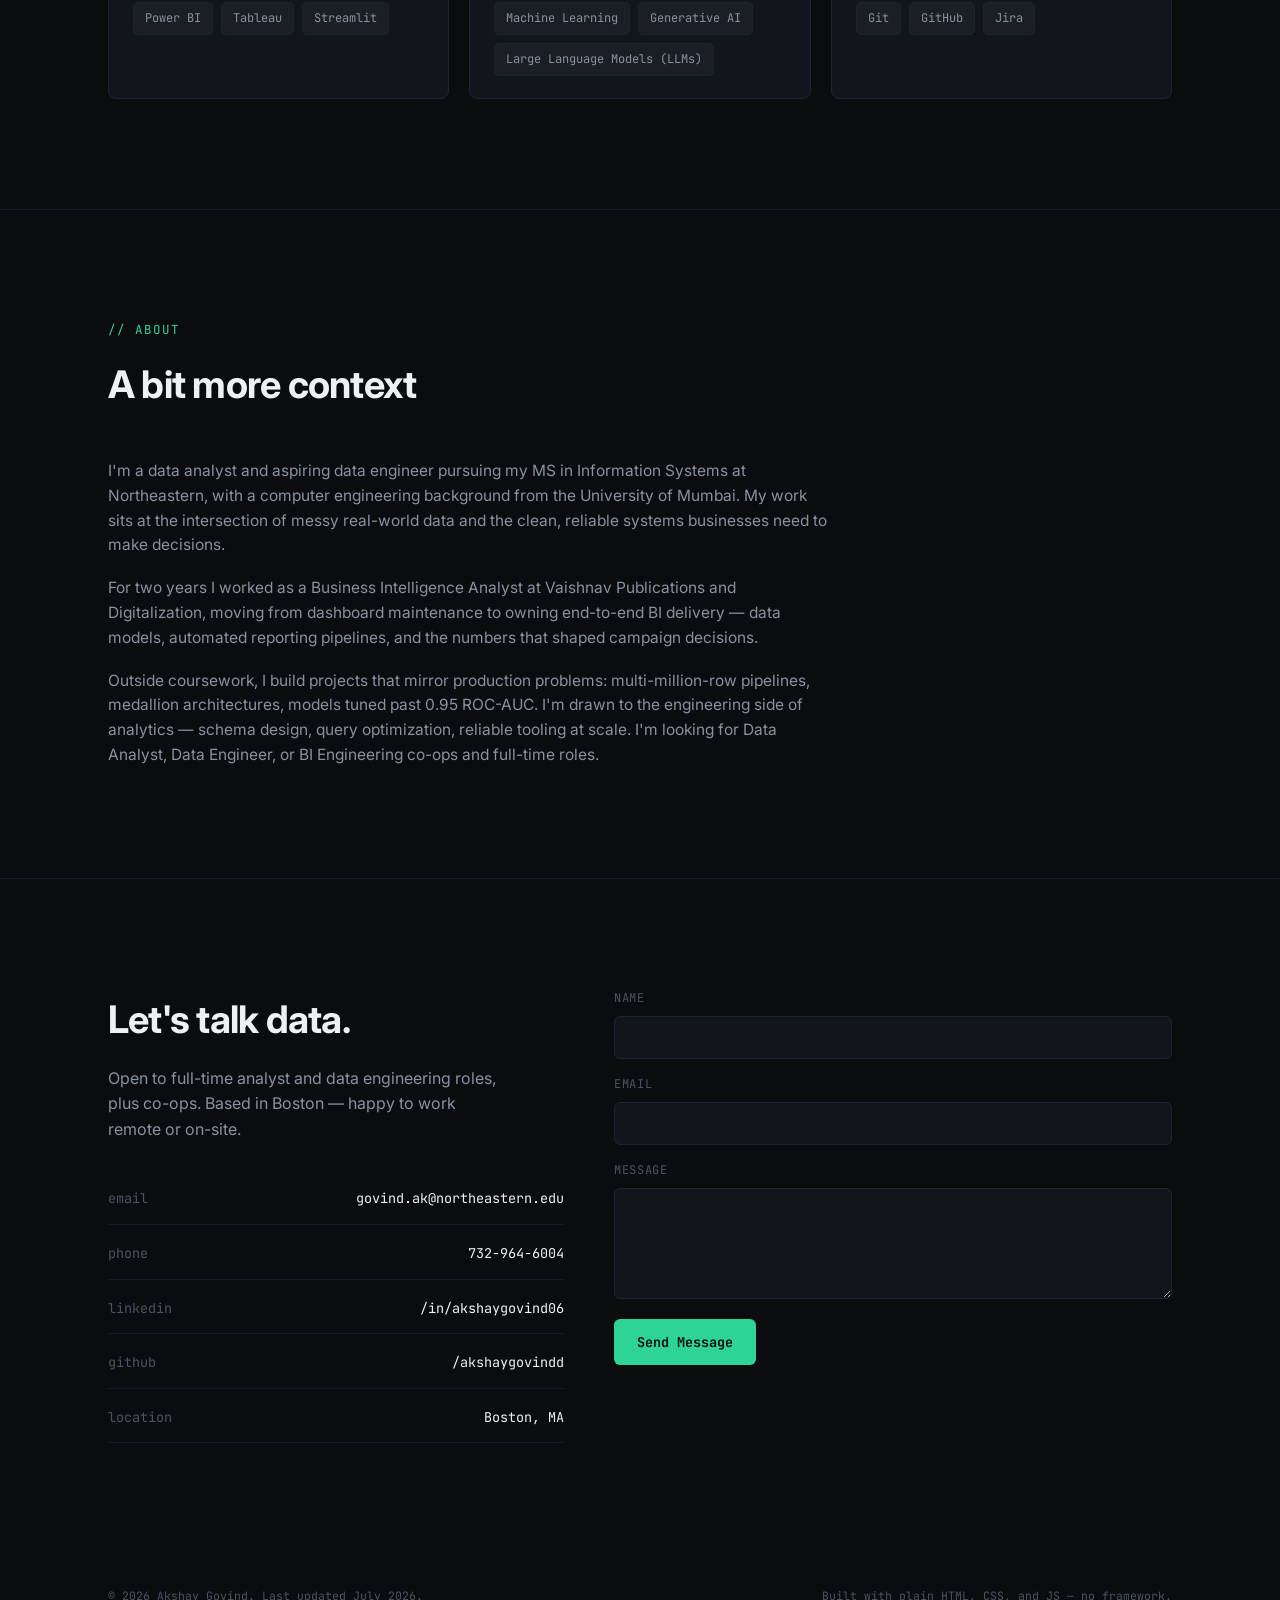
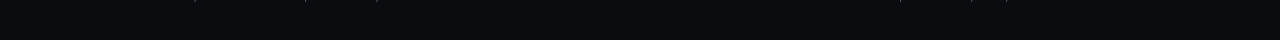
==== commit 66b8b511: "Add role badges, architecture diagrams, GitHub stats, hero resume button; regroup skills; trim About" ====
--- a/index.html
+++ b/index.html
@@ -102,6 +102,7 @@
         <p>I build pipelines and data models that turn messy, inconsistent sources into clean, reliable analytics.</p>
         <div class="hero-actions">
           <a class="btn btn-primary" href="#projects">View Projects</a>
+          <a class="btn btn-ghost" href="assets/resume.pdf" target="_blank" rel="noopener">Resume</a>
           <a class="btn btn-ghost" href="#contact">Get in Touch</a>
         </div>
       </div>
@@ -145,10 +146,9 @@
       <div class="eyebrow">// ABOUT</div>
       <h2 class="sectiontitle reveal">A bit more context</h2>
       <div class="about-copy reveal">
-        <p>I'm a data analyst and aspiring data engineer currently pursuing my MS in Information Systems at Northeastern University, with a foundation in computer engineering from the University of Mumbai. My work sits at the intersection of messy real-world data and the clean, reliable systems businesses actually need to make decisions.</p>
-        <p>For two years I worked as a Business Intelligence Analyst at Vaishnav Publications and Digitalization, where I moved from maintaining dashboard templates to owning end-to-end BI delivery for newly onboarded clients — designing the data models, automating the reporting pipeline, and presenting the numbers that shaped campaign decisions.</p>
-        <p>Outside of coursework, I build end-to-end projects that mirror production data problems: multi-million-row ingestion pipelines, medallion architectures, and models tuned past 0.95 ROC-AUC. I'm especially drawn to the engineering side of analytics — schema design, query optimization, and the tooling that keeps a pipeline reliable at scale.</p>
-        <p>I'm looking for Data Analyst, Data Engineer, or BI Engineering co-ops and full-time roles where I can keep building systems that turn raw data into decisions people actually trust.</p>
+        <p>I'm a data analyst and aspiring data engineer pursuing my MS in Information Systems at Northeastern, with a computer engineering background from the University of Mumbai. My work sits at the intersection of messy real-world data and the clean, reliable systems businesses need to make decisions.</p>
+        <p>For two years I worked as a Business Intelligence Analyst at Vaishnav Publications and Digitalization, moving from dashboard maintenance to owning end-to-end BI delivery — data models, automated reporting pipelines, and the numbers that shaped campaign decisions.</p>
+        <p>Outside coursework, I build projects that mirror production problems: multi-million-row pipelines, medallion architectures, models tuned past 0.95 ROC-AUC. I'm drawn to the engineering side of analytics — schema design, query optimization, reliable tooling at scale. I'm looking for Data Analyst, Data Engineer, or BI Engineering co-ops and full-time roles.</p>
       </div>
     </div>
   </section>
--- a/css/style.css
+++ b/css/style.css
@@ -277,6 +277,11 @@
 
 .proj-top{ display: flex; justify-content: space-between; align-items: flex-start; gap: 16px; flex-wrap: wrap; margin-bottom: 14px; }
 .proj-top h3{ font-size: 20px; font-weight: 700; }
+.proj-title-row{ display: flex; align-items: center; gap: 10px; flex-wrap: wrap; }
+.role-badge{
+  font-family: var(--font-mono); font-size: 10.5px; padding: 3px 9px; border-radius: 4px;
+  border: 1px solid var(--accent-dim); color: var(--accent); white-space: nowrap; letter-spacing: 0.03em;
+}
 .proj-arrow{ font-family: var(--font-mono); color: var(--text-faint); font-size: 14px; transition: color 0.2s ease, transform 0.2s ease; }
 .project-card:hover .proj-arrow{ color: var(--accent); transform: translate(2px, -2px); }
 .proj-stack{ display: flex; flex-wrap: wrap; gap: 8px; margin-bottom: 16px; }
@@ -343,7 +348,8 @@
 }
 .modal-close:hover{ border-color: var(--accent); color: var(--accent); }
 
-.modal-title{ font-size: 26px; font-weight: 700; margin-bottom: 10px; padding-right: 40px; }
+.modal-title-row{ display: flex; align-items: center; gap: 12px; flex-wrap: wrap; margin-bottom: 10px; padding-right: 40px; }
+.modal-title{ font-size: 26px; font-weight: 700; }
 .modal-stack{ display: flex; flex-wrap: wrap; gap: 8px; margin-bottom: 26px; }
 .modal-desc{ display: flex; flex-direction: column; gap: 14px; color: var(--text-muted); font-size: 15px; margin-bottom: 30px; }
 
@@ -372,7 +378,20 @@
 .modal-decisions .decision h5{ font-size: 14px; margin-bottom: 4px; color: var(--text); }
 .modal-decisions .decision p{ font-size: 13.5px; color: var(--text-muted); }
 
+.modal-architecture{ display: flex; align-items: center; gap: 8px; flex-wrap: wrap; margin-bottom: 30px; }
+.arch-stage{
+  background: var(--bg-card); border: 1px solid var(--border); border-radius: 8px;
+  padding: 10px 14px; font-family: var(--font-mono); font-size: 12px; color: var(--text);
+}
+.arch-arrow{ color: var(--accent); font-size: 15px; }
+
 .modal-links{ display: flex; gap: 16px; flex-wrap: wrap; }
+
+.modal-github-stats{
+  display: flex; gap: 16px; flex-wrap: wrap; margin-top: 18px; padding-top: 18px;
+  border-top: 1px solid var(--border-soft);
+  font-family: var(--font-mono); font-size: 11.5px; color: var(--text-faint);
+}
 
 @media (max-width: 640px){
   .modal-overlay{ padding: 0; }
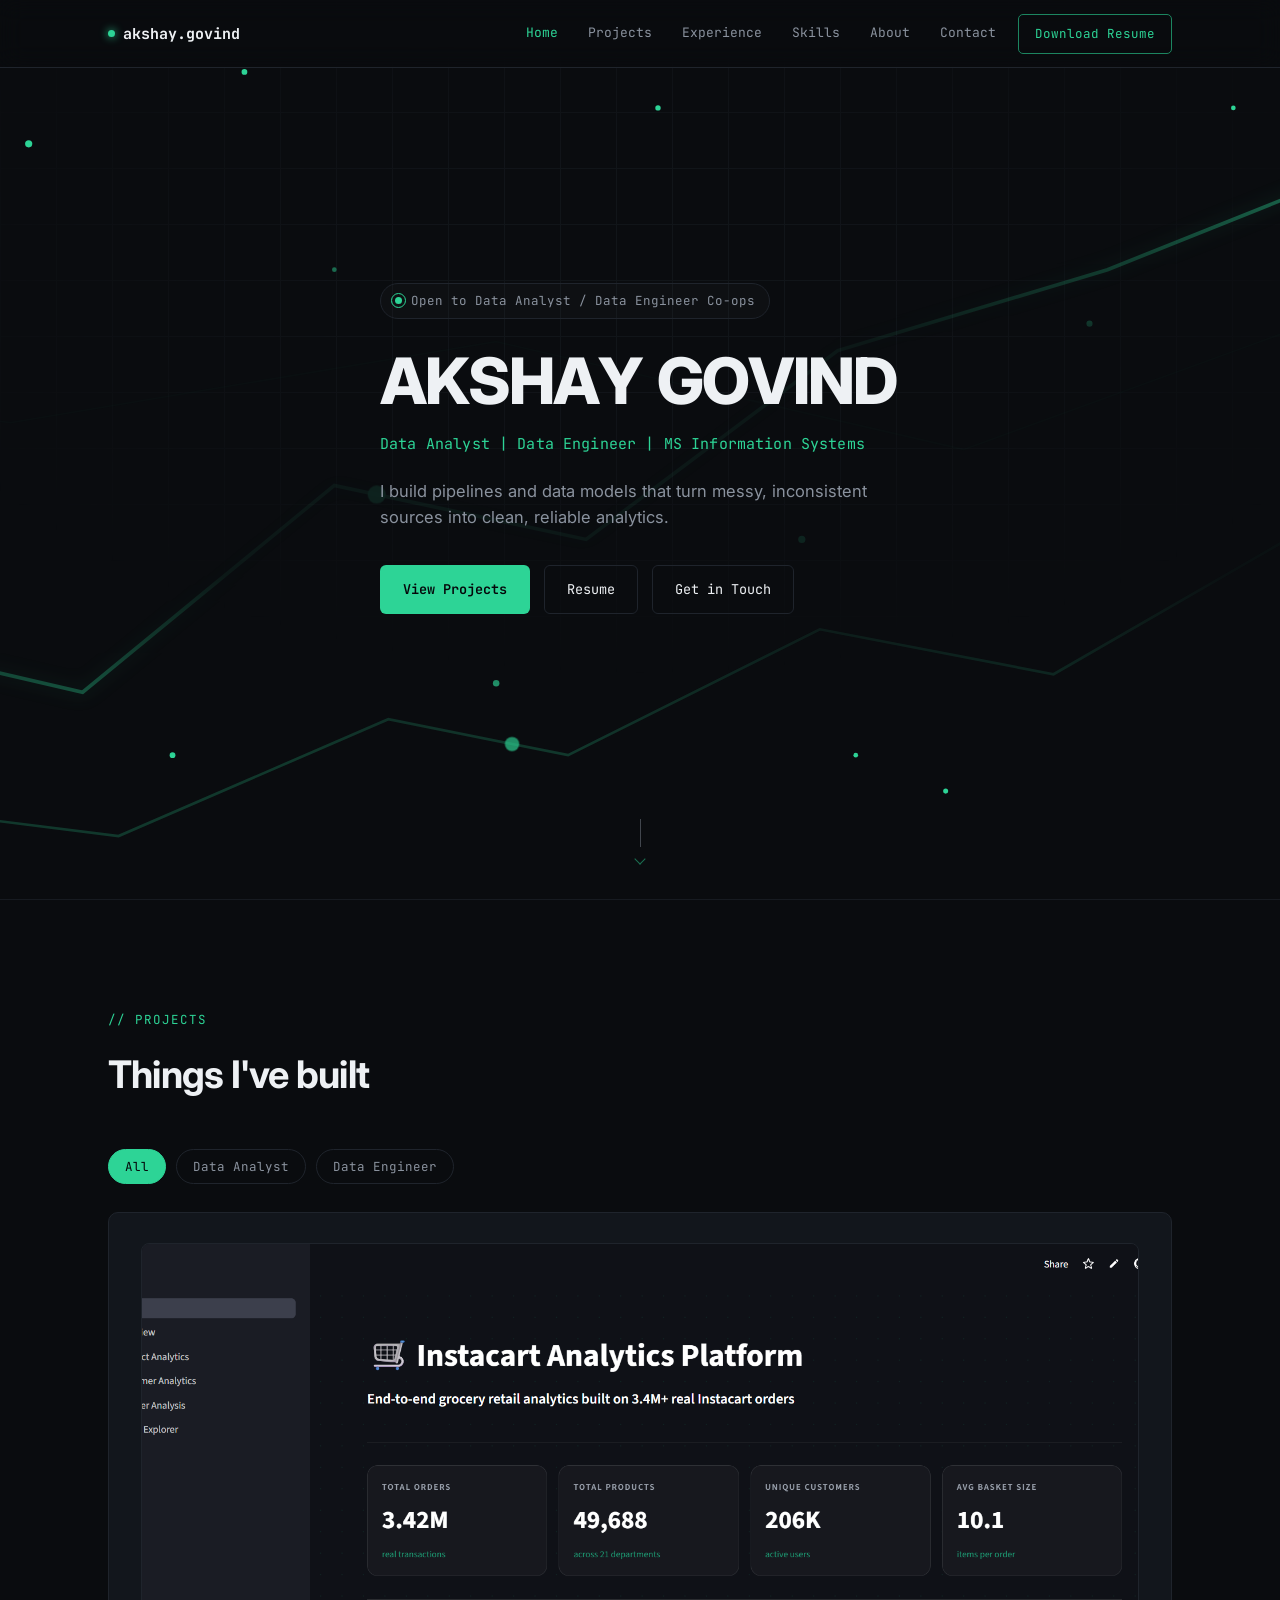
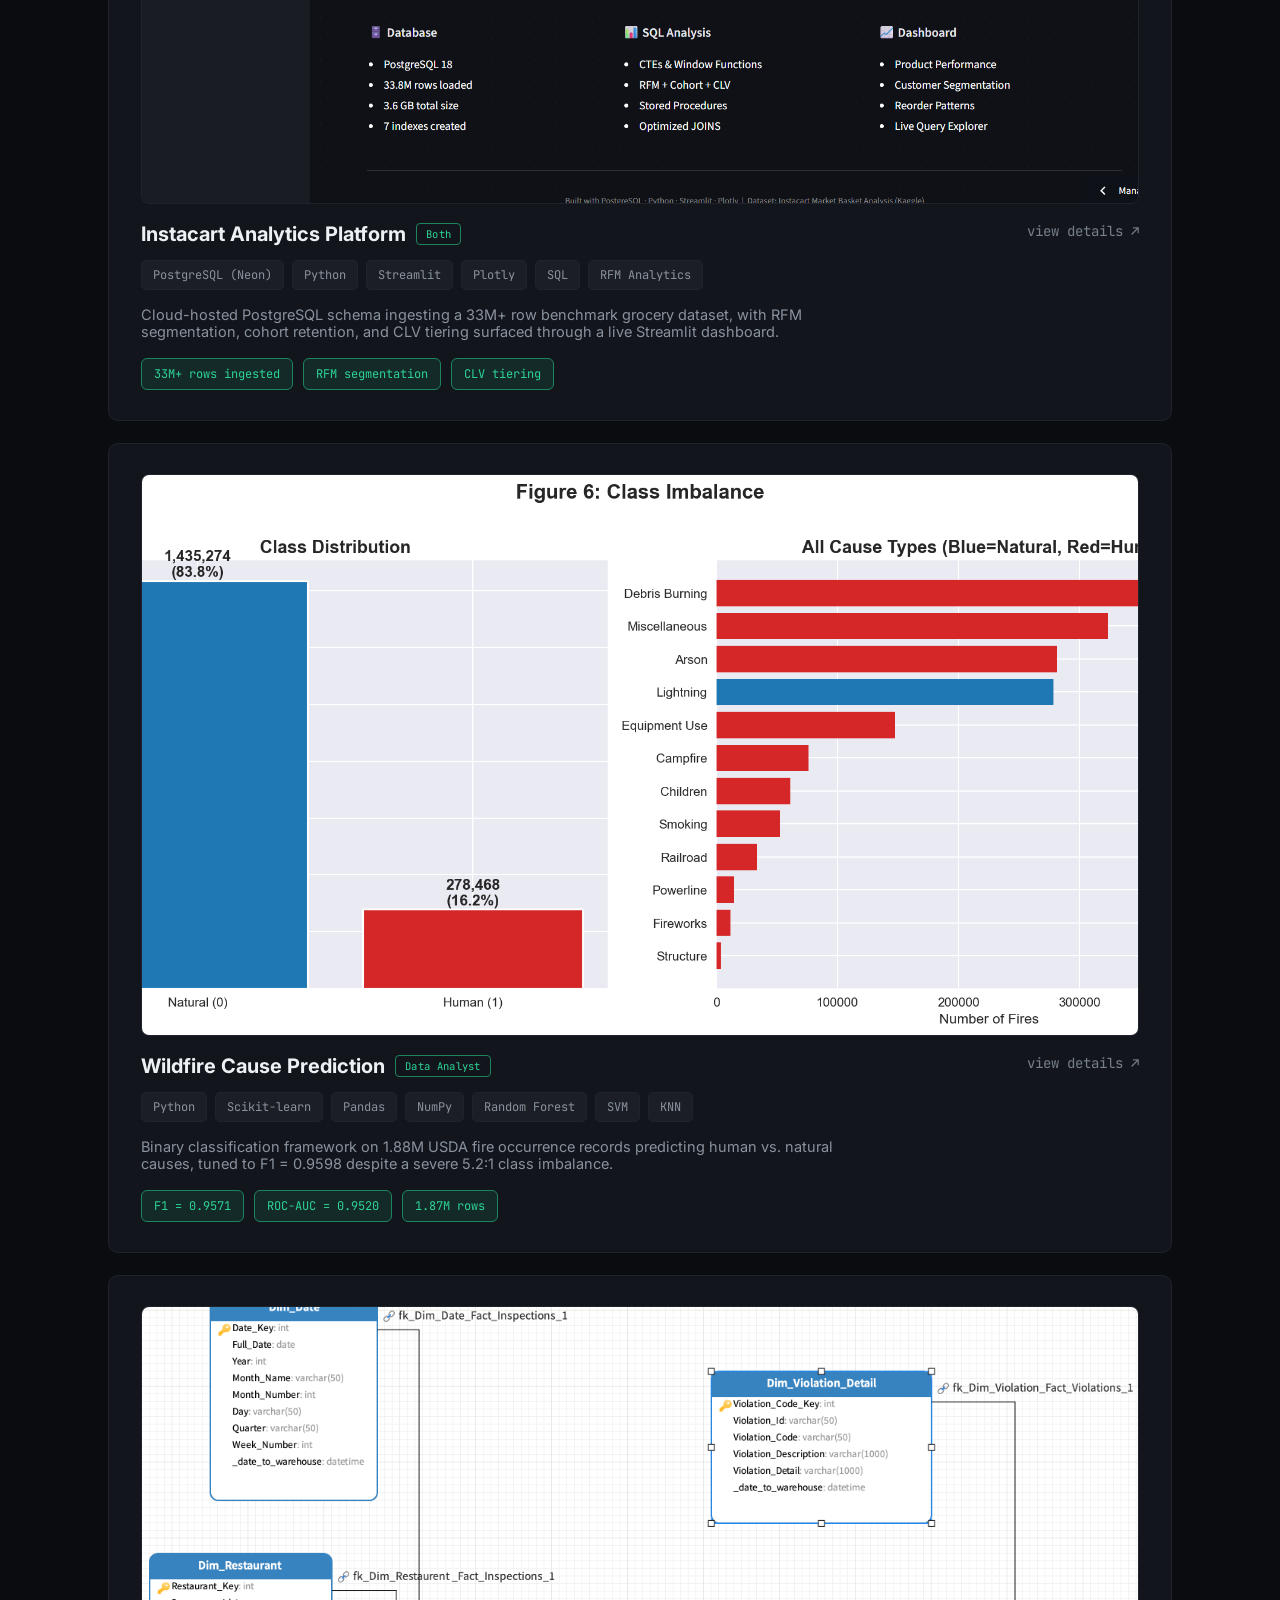
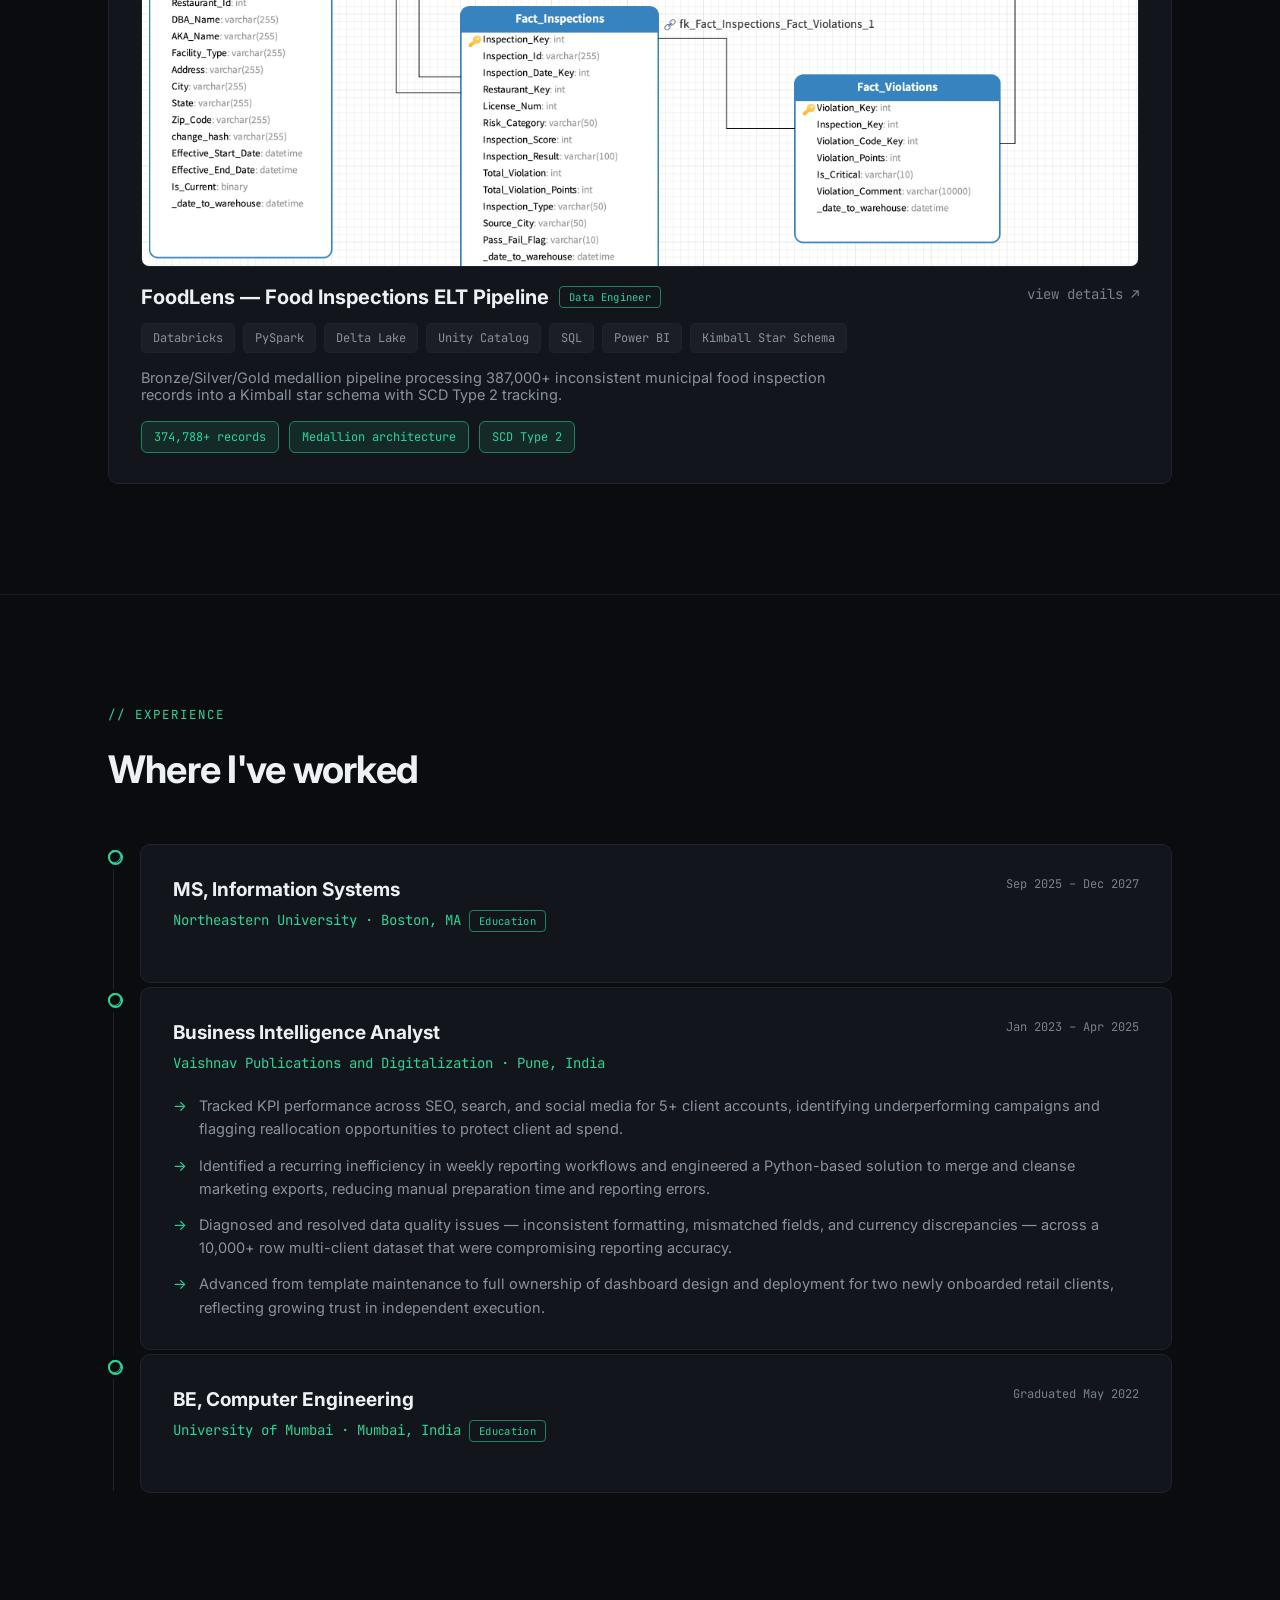
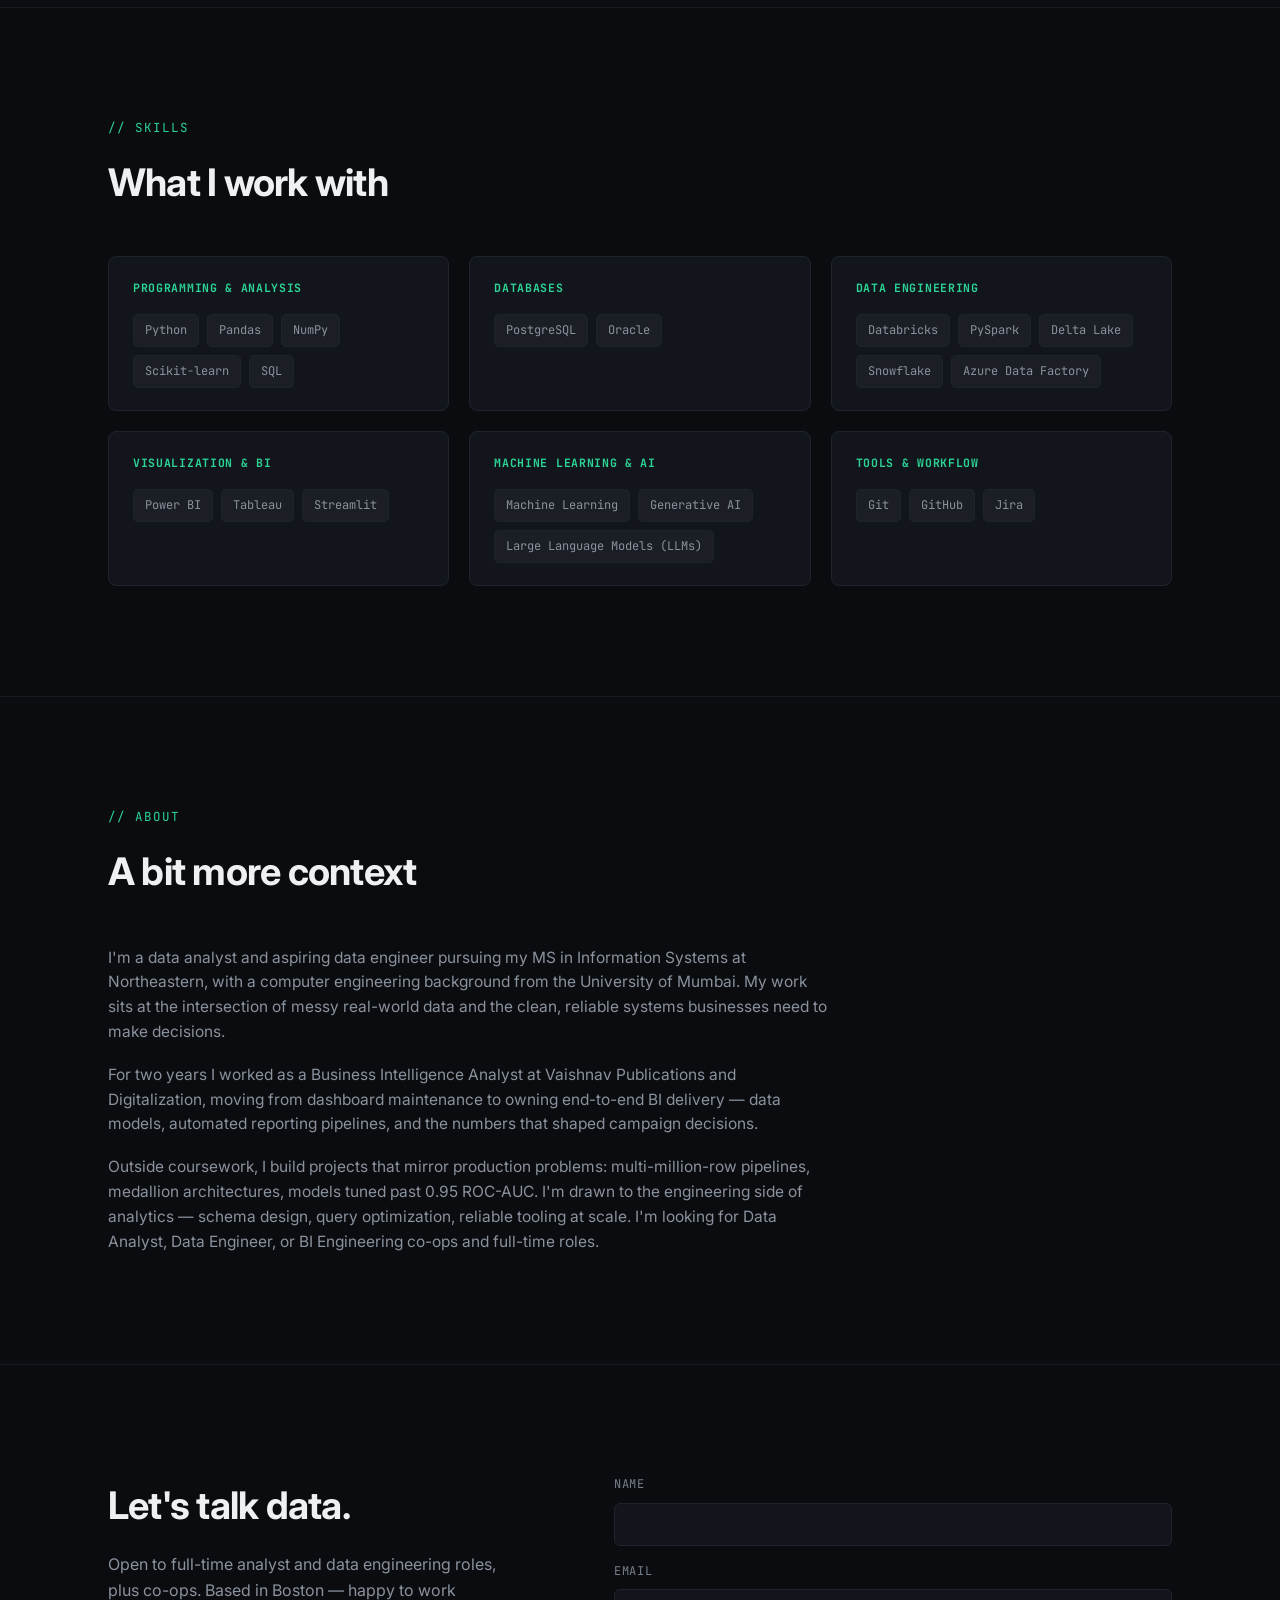
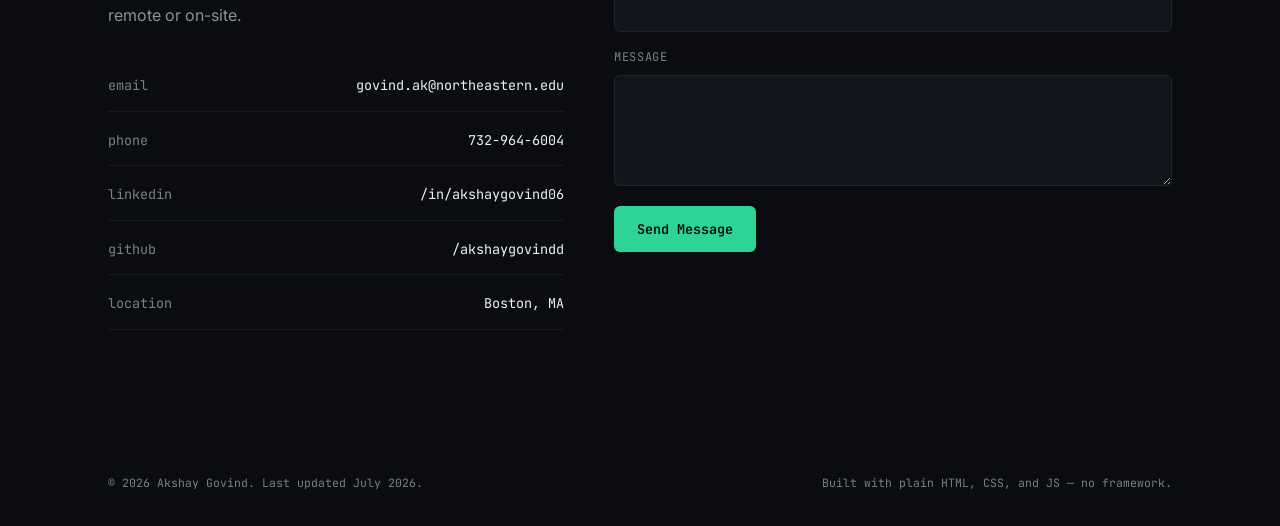
==== commit eee2c546: "Full technical/a11y/SEO pass: print stylesheet, thumbnails, counters, lightbox, role filter, timelin" ====
--- a/index.html
+++ b/index.html
@@ -11,11 +11,34 @@
 <meta property="og:title" content="Akshay Govind — Data Analyst & Data Engineer">
 <meta property="og:description" content="Data Analyst / Data Engineer. MS Information Systems @ Northeastern. Pipelines, dashboards, and models that hold up outside the notebook.">
 <meta property="og:url" content="https://portfolio-alpha-eight-hu2j5tmewh.vercel.app/">
-<meta name="twitter:card" content="summary">
+<meta property="og:image" content="https://portfolio-alpha-eight-hu2j5tmewh.vercel.app/assets/og-image.png">
+<meta name="twitter:card" content="summary_large_image">
 <meta name="twitter:title" content="Akshay Govind — Data Analyst & Data Engineer">
 <meta name="twitter:description" content="Data Analyst / Data Engineer. MS Information Systems @ Northeastern.">
+<meta name="twitter:image" content="https://portfolio-alpha-eight-hu2j5tmewh.vercel.app/assets/og-image.png">
 
 <link rel="icon" type="image/svg+xml" href="assets/favicon.svg">
+<link rel="apple-touch-icon" href="assets/apple-touch-icon.png">
+<meta name="theme-color" content="#0a0c0f">
+
+<script type="application/ld+json">
+{
+  "@context": "https://schema.org",
+  "@type": "Person",
+  "name": "Akshay Govind",
+  "jobTitle": "Data Analyst",
+  "url": "https://portfolio-alpha-eight-hu2j5tmewh.vercel.app/",
+  "email": "mailto:govind.ak@northeastern.edu",
+  "sameAs": [
+    "https://github.com/akshaygovindd",
+    "https://linkedin.com/in/akshaygovind06"
+  ],
+  "alumniOf": [
+    { "@type": "CollegeOrUniversity", "name": "Northeastern University" },
+    { "@type": "CollegeOrUniversity", "name": "University of Mumbai" }
+  ]
+}
+</script>
 
 <link rel="preconnect" href="https://fonts.googleapis.com">
 <link rel="preconnect" href="https://fonts.gstatic.com" crossorigin>
@@ -23,6 +46,7 @@
 <link rel="stylesheet" href="css/style.css">
 </head>
 <body>
+<a class="skip-link" href="#home">Skip to content</a>
 
 <header>
   <nav class="wrap">
@@ -118,6 +142,7 @@
     <div class="wrap">
       <div class="eyebrow">// PROJECTS</div>
       <h2 class="sectiontitle reveal">Things I've built</h2>
+      <div class="project-filter" id="project-filter"></div>
       <div class="project-grid" id="project-grid"></div>
     </div>
   </section>
@@ -199,7 +224,14 @@
   <div class="modal-panel" id="modal-panel"></div>
 </div>
 
+<!-- IMAGE LIGHTBOX -->
+<div class="lightbox-overlay" id="lightbox-overlay" role="dialog" aria-modal="true" aria-label="Enlarged screenshot">
+  <button class="lightbox-close" id="lightbox-close" aria-label="Close image">×</button>
+  <img id="lightbox-img" src="" alt="">
+</div>
+
 <script src="js/data.js"></script>
 <script src="js/main.js"></script>
+<script defer src="/_vercel/insights/script.js"></script>
 </body>
 </html>
--- a/css/style.css
+++ b/css/style.css
@@ -11,7 +11,7 @@
 
   --text: #eef1f4;
   --text-muted: #8a929e;
-  --text-faint: #4d545f;
+  --text-faint: #78808c;
 
   --font-sans: 'Inter', -apple-system, BlinkMacSystemFont, 'Segoe UI', sans-serif;
   --font-mono: 'JetBrains Mono', 'SFMono-Regular', Consolas, monospace;
@@ -397,3 +397,69 @@
   .modal-overlay{ padding: 0; }
   .modal-panel{ max-width: none; min-height: 100vh; border-radius: 0; padding: 80px 24px 60px; }
 }
+
+/* ---------- SKIP LINK ---------- */
+.skip-link{
+  position: absolute; top: -60px; left: 12px; z-index: 200;
+  background: var(--accent); color: #05070a; font-family: var(--font-mono); font-size: 13px;
+  padding: 10px 16px; border-radius: 6px; transition: top 0.2s ease;
+}
+.skip-link:focus{ top: 12px; }
+
+/* ---------- TIMELINE DOT PULSE ---------- */
+.timeline-item::after{
+  content: ''; position: absolute; left: -32px; top: 6px; width: 11px; height: 11px;
+  border-radius: 50%; border: 1px solid var(--accent); pointer-events: none;
+  animation: pulse 2s ease-out infinite;
+}
+@media (prefers-reduced-motion: reduce){ .timeline-item::after{ animation: none; } }
+
+/* ---------- LIGHTBOX ---------- */
+.lightbox-overlay{
+  position: fixed; inset: 0; z-index: 300; background: rgba(5,7,10,0.92);
+  display: flex; align-items: center; justify-content: center; padding: 40px;
+  opacity: 0; pointer-events: none; transition: opacity 0.2s ease;
+}
+.lightbox-overlay.open{ opacity: 1; pointer-events: auto; }
+.lightbox-overlay img{ max-width: 100%; max-height: 100%; border-radius: 8px; box-shadow: 0 30px 80px -20px rgba(0,0,0,0.7); }
+.lightbox-close{
+  position: absolute; top: 24px; right: 24px; width: 40px; height: 40px; border-radius: 8px;
+  border: 1px solid var(--border); background: var(--bg-elevated);
+  display: flex; align-items: center; justify-content: center; color: var(--text-muted); font-size: 20px;
+}
+.lightbox-close:hover{ border-color: var(--accent); color: var(--accent); }
+.modal-gallery .shot{ cursor: zoom-in; }
+
+/* ---------- PROJECT FILTER ---------- */
+.project-filter{ display: flex; gap: 10px; flex-wrap: wrap; margin-bottom: 28px; }
+.filter-btn{
+  font-family: var(--font-mono); font-size: 12.5px; padding: 8px 16px; border-radius: 999px;
+  border: 1px solid var(--border); color: var(--text-muted); transition: all 0.2s ease;
+}
+.filter-btn:hover{ border-color: var(--accent-dim); color: var(--text); }
+.filter-btn.active{ background: var(--accent); border-color: var(--accent); color: #05070a; }
+.project-card.filtered-out{ display: none; }
+
+/* ---------- PROJECT CARD THUMBNAIL ---------- */
+.proj-thumb{
+  aspect-ratio: 16/9; border-radius: 8px; overflow: hidden; margin-bottom: 18px;
+  border: 1px solid var(--border); background: var(--bg-elevated);
+}
+.proj-thumb img{ width: 100%; height: 100%; object-fit: cover; }
+
+/* ---------- COUNTER ---------- */
+.counter{ font-variant-numeric: tabular-nums; }
+
+/* ---------- PRINT ---------- */
+@media print{
+  header, .hero-bg, .hero-grid-lines, .scroll-cue, .nav-toggle, .modal-overlay,
+  .lightbox-overlay, .skip-link, .project-filter{ display: none !important; }
+  *{ animation: none !important; transition: none !important; }
+  .reveal{ opacity: 1 !important; transform: none !important; }
+  body{ background: #fff; color: #111; }
+  .hero{ min-height: auto; padding-top: 20px; }
+  section{ padding: 24px 0; border-bottom: 1px solid #ddd; }
+  .btn, .scroll-cue{ display: none !important; }
+  a{ color: #111; text-decoration: underline; }
+  .skill-card, .exp-card, .project-card, .arch-stage{ border: 1px solid #ccc; background: #fff; }
+}
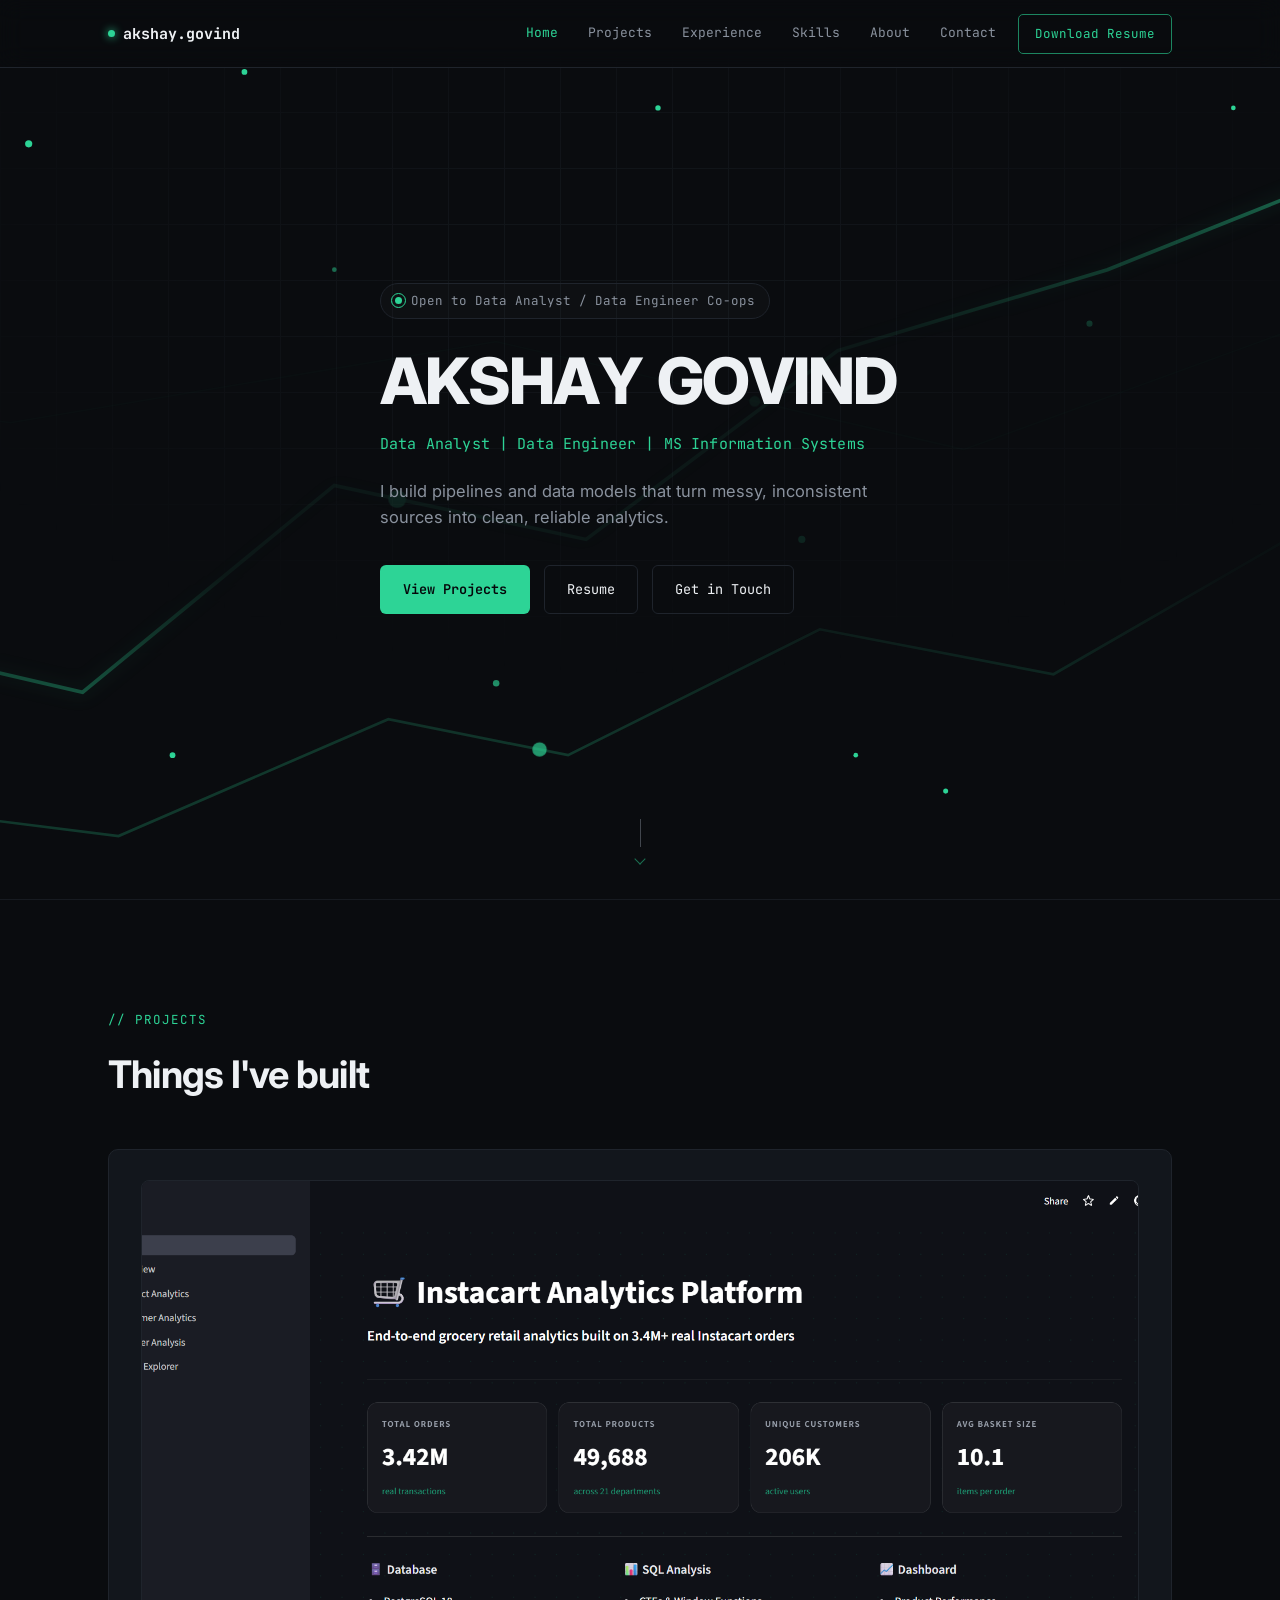
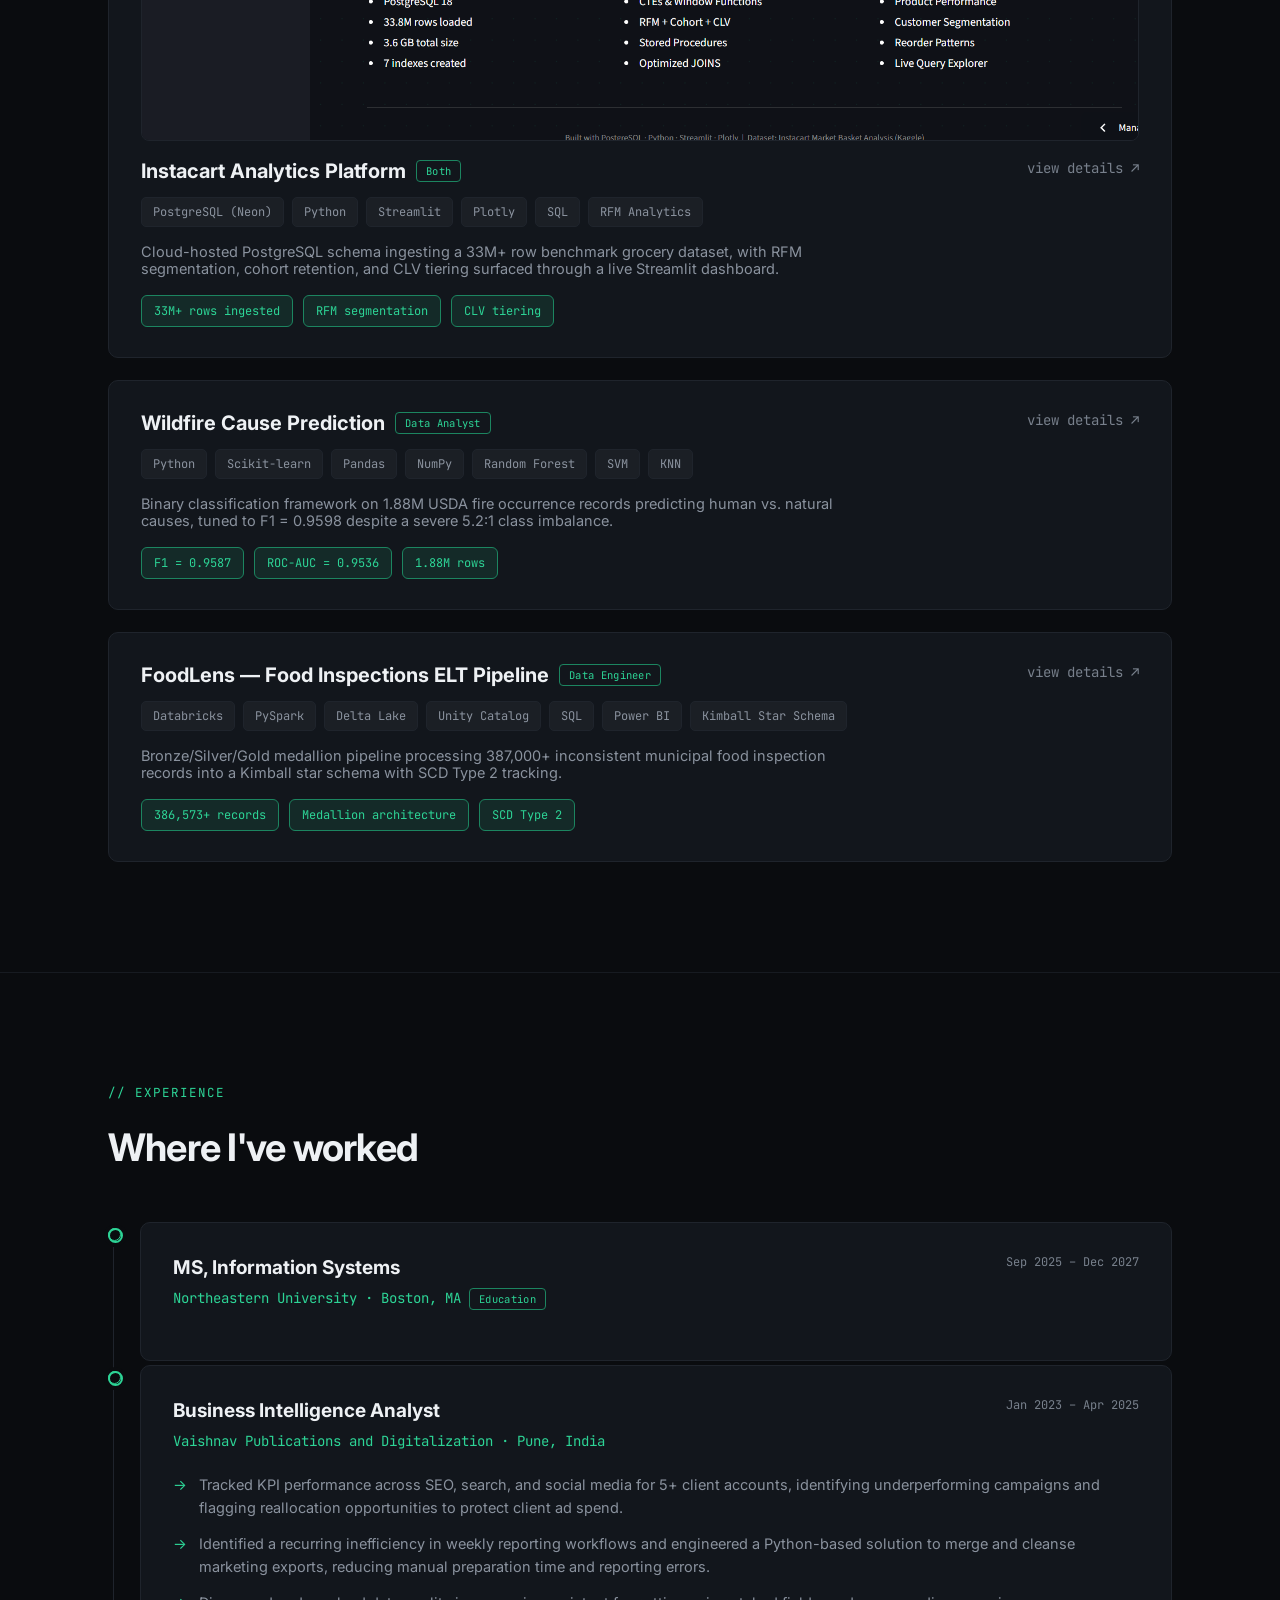
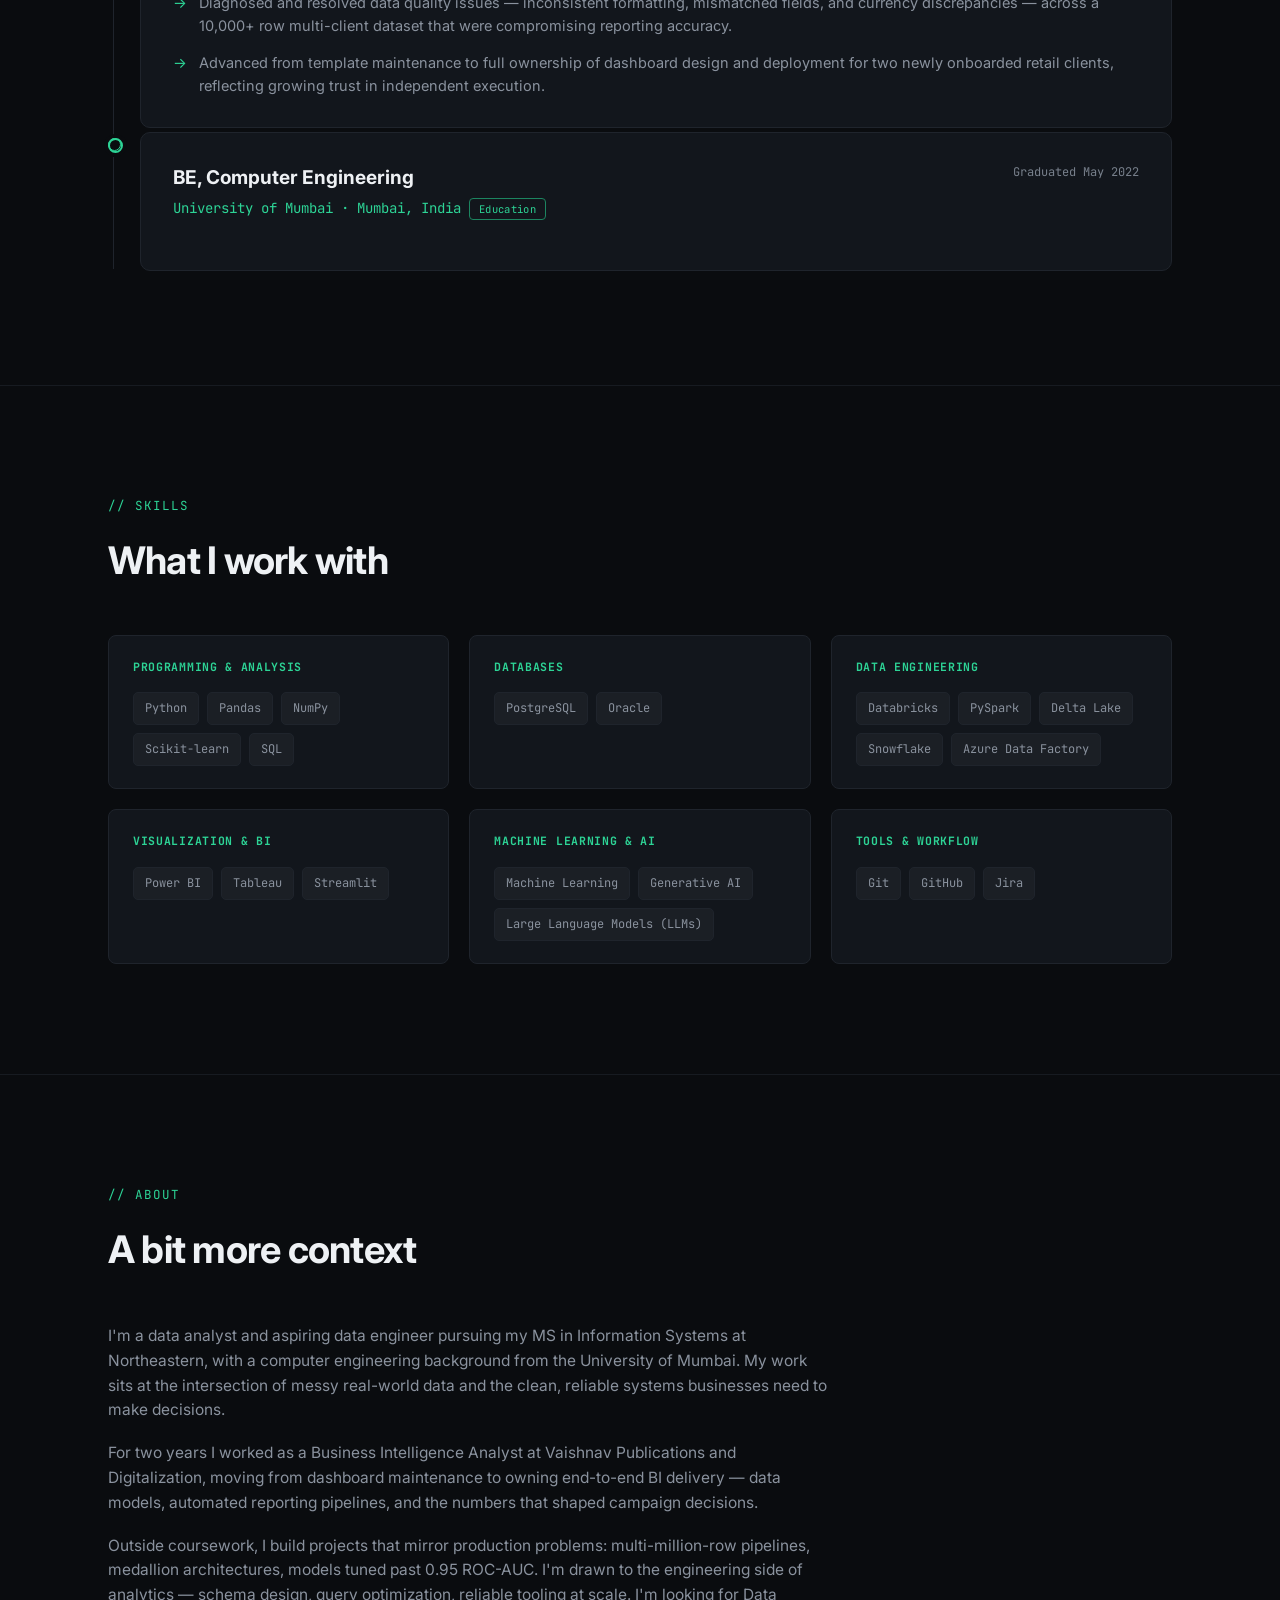
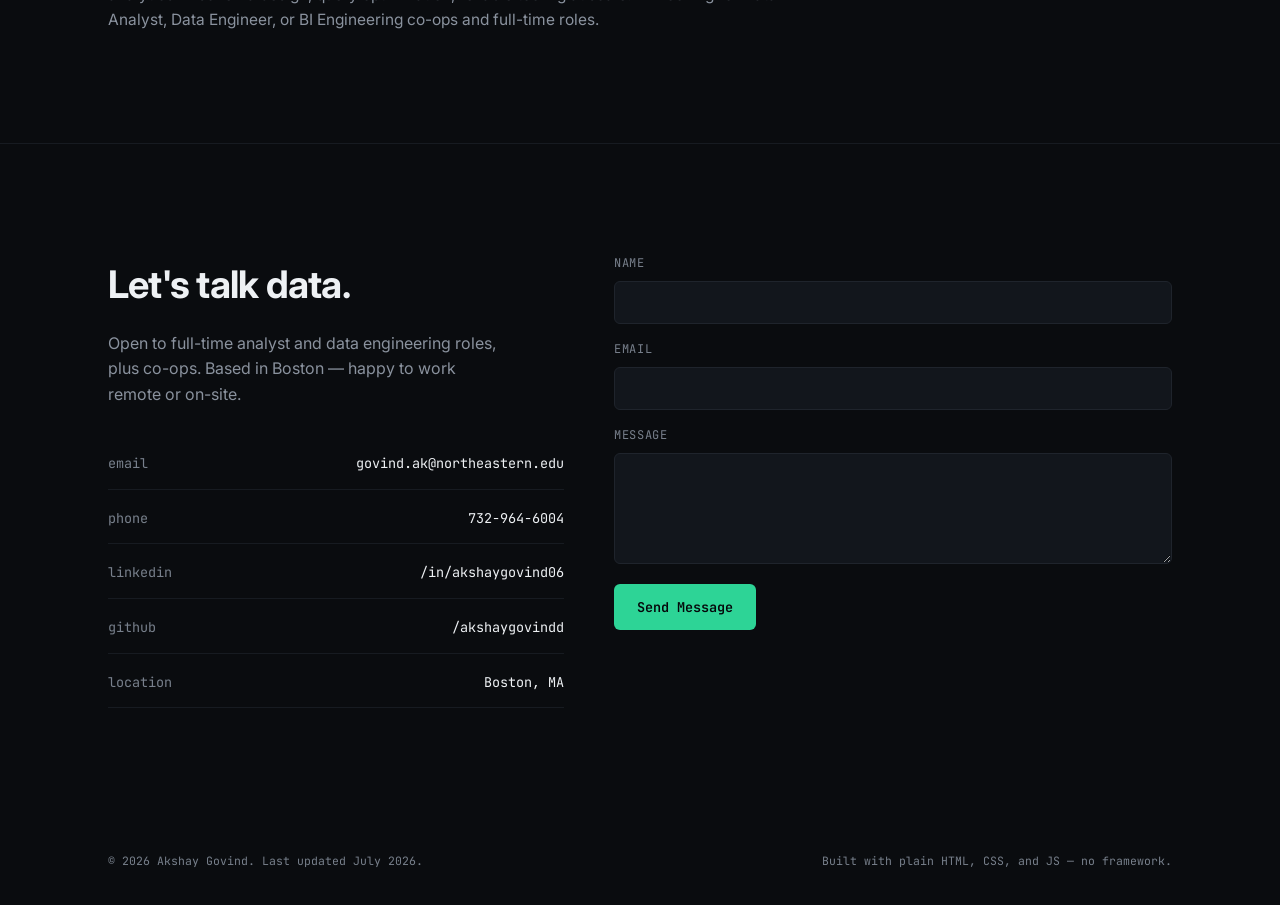
==== commit c6661f23: "Remove project role filter; keep card thumbnail on Instacart only" ====
--- a/index.html
+++ b/index.html
@@ -142,7 +142,6 @@
     <div class="wrap">
       <div class="eyebrow">// PROJECTS</div>
       <h2 class="sectiontitle reveal">Things I've built</h2>
-      <div class="project-filter" id="project-filter"></div>
       <div class="project-grid" id="project-grid"></div>
     </div>
   </section>
--- a/css/style.css
+++ b/css/style.css
@@ -430,16 +430,6 @@
 .lightbox-close:hover{ border-color: var(--accent); color: var(--accent); }
 .modal-gallery .shot{ cursor: zoom-in; }
 
-/* ---------- PROJECT FILTER ---------- */
-.project-filter{ display: flex; gap: 10px; flex-wrap: wrap; margin-bottom: 28px; }
-.filter-btn{
-  font-family: var(--font-mono); font-size: 12.5px; padding: 8px 16px; border-radius: 999px;
-  border: 1px solid var(--border); color: var(--text-muted); transition: all 0.2s ease;
-}
-.filter-btn:hover{ border-color: var(--accent-dim); color: var(--text); }
-.filter-btn.active{ background: var(--accent); border-color: var(--accent); color: #05070a; }
-.project-card.filtered-out{ display: none; }
-
 /* ---------- PROJECT CARD THUMBNAIL ---------- */
 .proj-thumb{
   aspect-ratio: 16/9; border-radius: 8px; overflow: hidden; margin-bottom: 18px;
@@ -453,7 +443,7 @@
 /* ---------- PRINT ---------- */
 @media print{
   header, .hero-bg, .hero-grid-lines, .scroll-cue, .nav-toggle, .modal-overlay,
-  .lightbox-overlay, .skip-link, .project-filter{ display: none !important; }
+  .lightbox-overlay, .skip-link{ display: none !important; }
   *{ animation: none !important; transition: none !important; }
   .reveal{ opacity: 1 !important; transform: none !important; }
   body{ background: #fff; color: #111; }
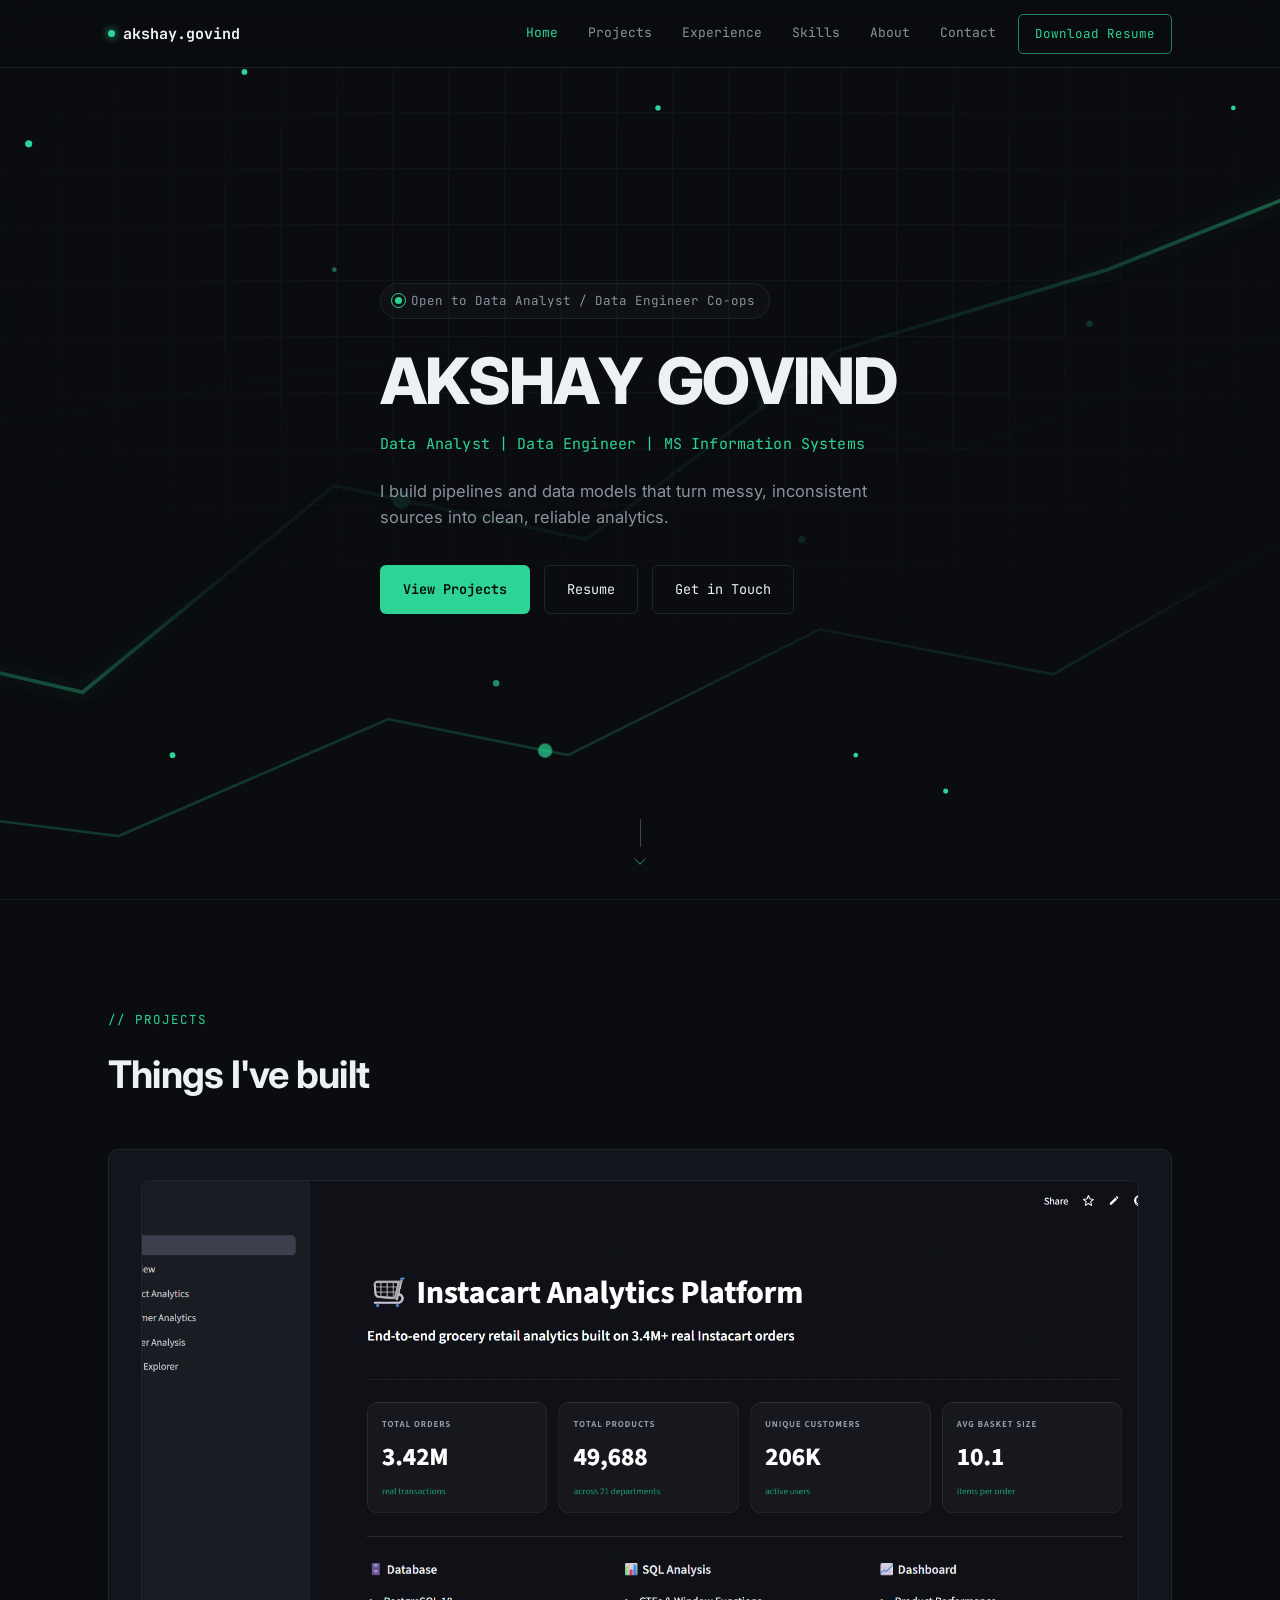
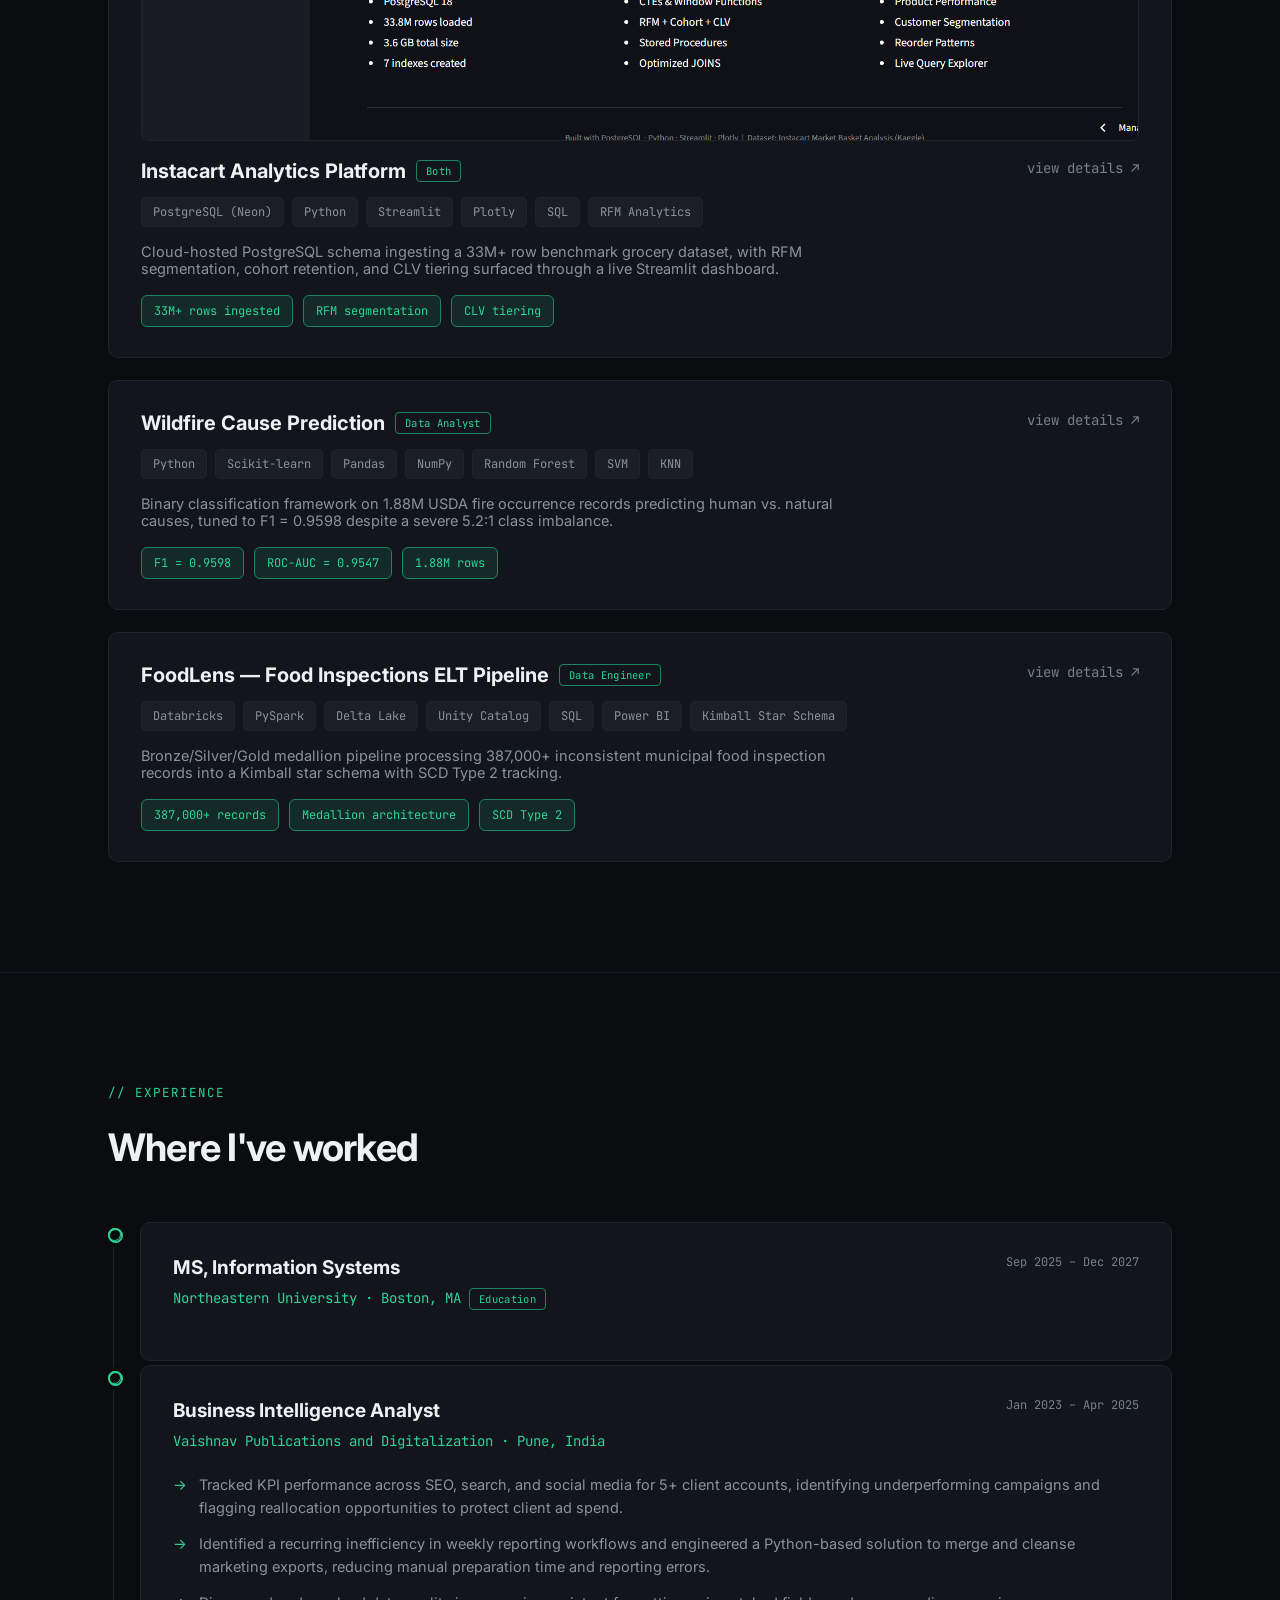
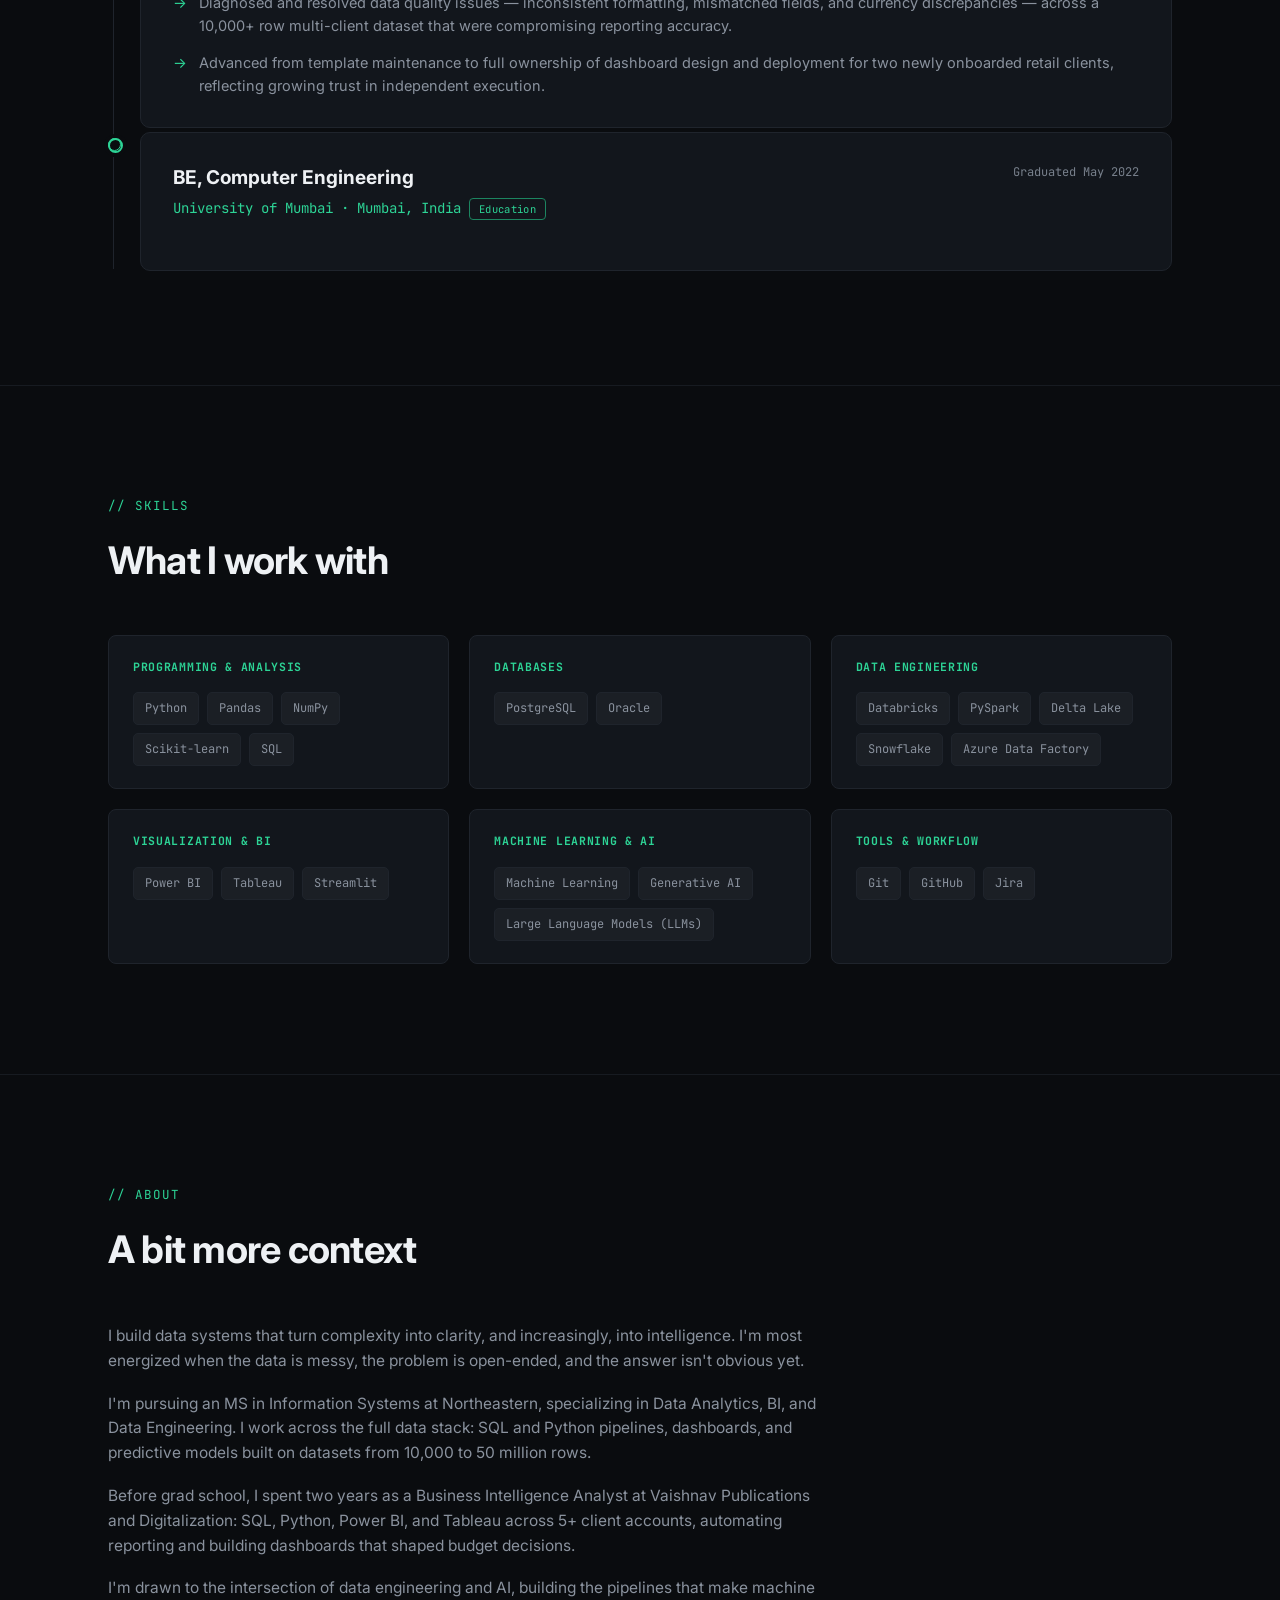
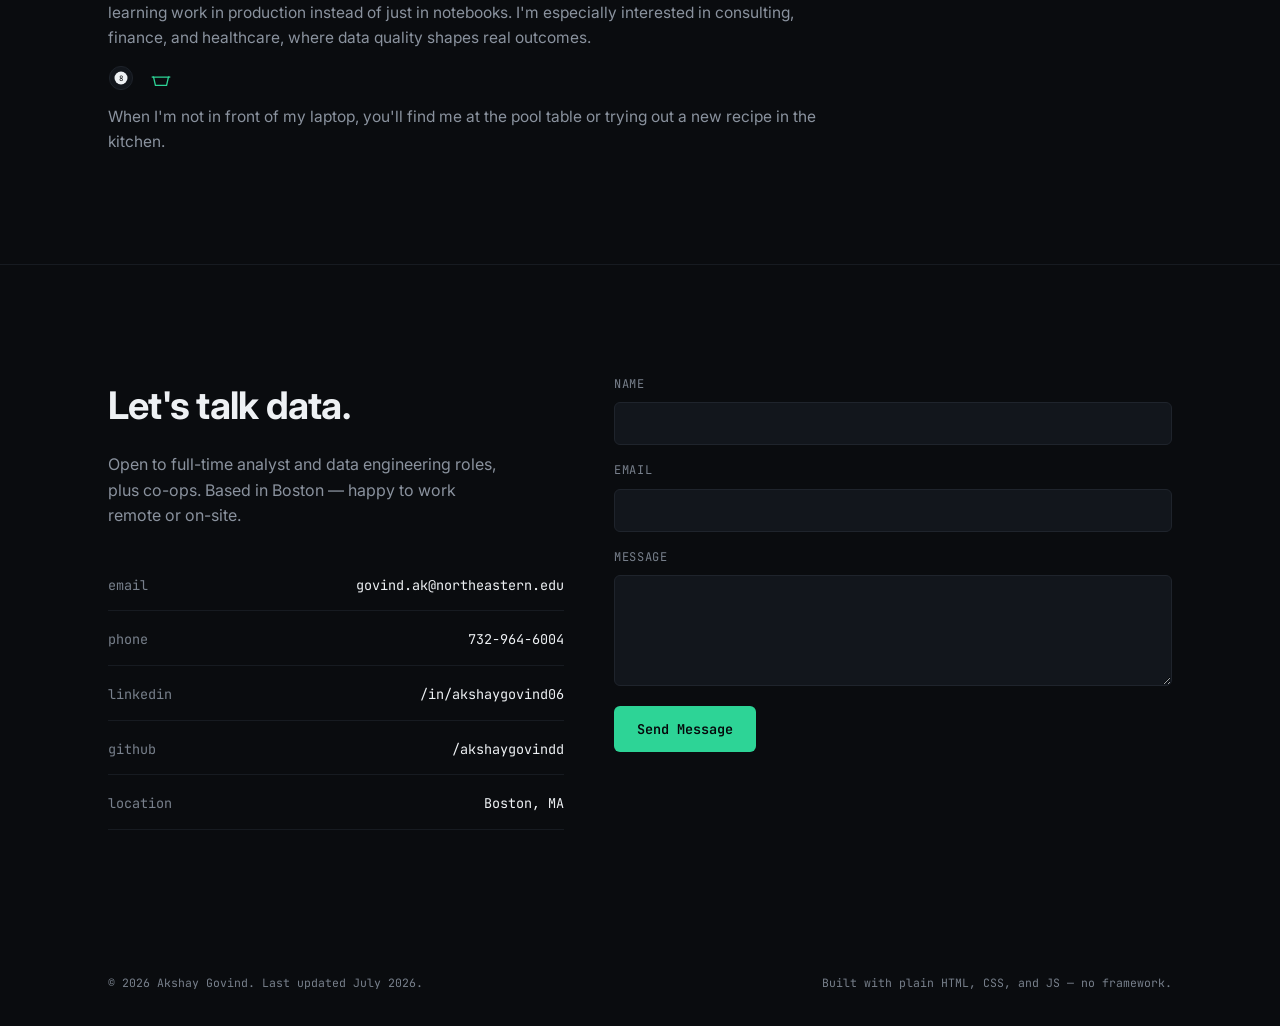
==== commit 8c671ba5: "Rewrite About section with real substance from LinkedIn, no em dashes; add abstract animated hobby i" ====
--- a/index.html
+++ b/index.html
@@ -170,9 +170,25 @@
       <div class="eyebrow">// ABOUT</div>
       <h2 class="sectiontitle reveal">A bit more context</h2>
       <div class="about-copy reveal">
-        <p>I'm a data analyst and aspiring data engineer pursuing my MS in Information Systems at Northeastern, with a computer engineering background from the University of Mumbai. My work sits at the intersection of messy real-world data and the clean, reliable systems businesses need to make decisions.</p>
-        <p>For two years I worked as a Business Intelligence Analyst at Vaishnav Publications and Digitalization, moving from dashboard maintenance to owning end-to-end BI delivery — data models, automated reporting pipelines, and the numbers that shaped campaign decisions.</p>
-        <p>Outside coursework, I build projects that mirror production problems: multi-million-row pipelines, medallion architectures, models tuned past 0.95 ROC-AUC. I'm drawn to the engineering side of analytics — schema design, query optimization, reliable tooling at scale. I'm looking for Data Analyst, Data Engineer, or BI Engineering co-ops and full-time roles.</p>
+        <p>I build data systems that turn complexity into clarity, and increasingly, into intelligence. I'm most energized when the data is messy, the problem is open-ended, and the answer isn't obvious yet.</p>
+        <p>I'm pursuing an MS in Information Systems at Northeastern, specializing in Data Analytics, BI, and Data Engineering. I work across the full data stack: SQL and Python pipelines, dashboards, and predictive models built on datasets from 10,000 to 50 million rows.</p>
+        <p>Before grad school, I spent two years as a Business Intelligence Analyst at Vaishnav Publications and Digitalization: SQL, Python, Power BI, and Tableau across 5+ client accounts, automating reporting and building dashboards that shaped budget decisions.</p>
+        <p>I'm drawn to the intersection of data engineering and AI, building the pipelines that make machine learning work in production instead of just in notebooks. I'm especially interested in consulting, finance, and healthcare, where data quality shapes real outcomes.</p>
+        <div class="about-hobbies" aria-hidden="true">
+          <svg class="hobby-icon" viewBox="0 0 28 28" width="26" height="26">
+            <circle cx="14" cy="14" r="12.5" fill="var(--bg-card)" stroke="var(--border)"/>
+            <circle cx="14" cy="14" r="7" fill="var(--text)"/>
+            <text x="14" y="17.5" font-family="'JetBrains Mono', monospace" font-size="8" fill="var(--bg)" text-anchor="middle">8</text>
+          </svg>
+          <svg class="hobby-icon" viewBox="0 0 28 28" width="26" height="26">
+            <path d="M6 13 L22 13 L20 22 L8 22 Z" fill="none" stroke="var(--accent)" stroke-width="1.4"/>
+            <line x1="4" y1="13" x2="6.5" y2="13" stroke="var(--accent)" stroke-width="1.4"/>
+            <line x1="21.5" y1="13" x2="24" y2="13" stroke="var(--accent)" stroke-width="1.4"/>
+            <path class="steam steam-1" d="M11 11 Q10 8 12 5" fill="none" stroke="var(--text-faint)" stroke-width="1.2"/>
+            <path class="steam steam-2" d="M17 11 Q18 8 16 5" fill="none" stroke="var(--text-faint)" stroke-width="1.2"/>
+          </svg>
+        </div>
+        <p>When I'm not in front of my laptop, you'll find me at the pool table or trying out a new recipe in the kitchen.</p>
       </div>
     </div>
   </section>
--- a/css/style.css
+++ b/css/style.css
@@ -296,6 +296,27 @@
 .about-copy{ display: flex; flex-direction: column; gap: 18px; max-width: 720px; }
 .about-copy p{ font-size: 15.5px; color: var(--text-muted); }
 
+.about-hobbies{ display: flex; gap: 14px; align-items: center; margin: -4px 0; }
+.hobby-icon{ animation: hobbyWobble 3.5s ease-in-out infinite; }
+.hobby-icon:nth-child(2){ animation: none; }
+@keyframes hobbyWobble{
+  0%, 100%{ transform: rotate(0deg); }
+  50%{ transform: rotate(-8deg); }
+}
+.steam{ opacity: 0; animation: steamRise 3s ease-in-out infinite; }
+.steam-1{ animation-delay: 0s; }
+.steam-2{ animation-delay: 1s; }
+@keyframes steamRise{
+  0%{ opacity: 0; transform: translateY(2px); }
+  30%{ opacity: 0.7; }
+  70%{ opacity: 0.4; }
+  100%{ opacity: 0; transform: translateY(-4px); }
+}
+@media (prefers-reduced-motion: reduce){
+  .hobby-icon{ animation: none; }
+  .steam{ animation: none; opacity: 0.5; }
+}
+
 /* ---------- CONTACT ---------- */
 .contact{ border-bottom: none; }
 .contact-wrap{ display: grid; grid-template-columns: 0.9fr 1.1fr; gap: 50px; }
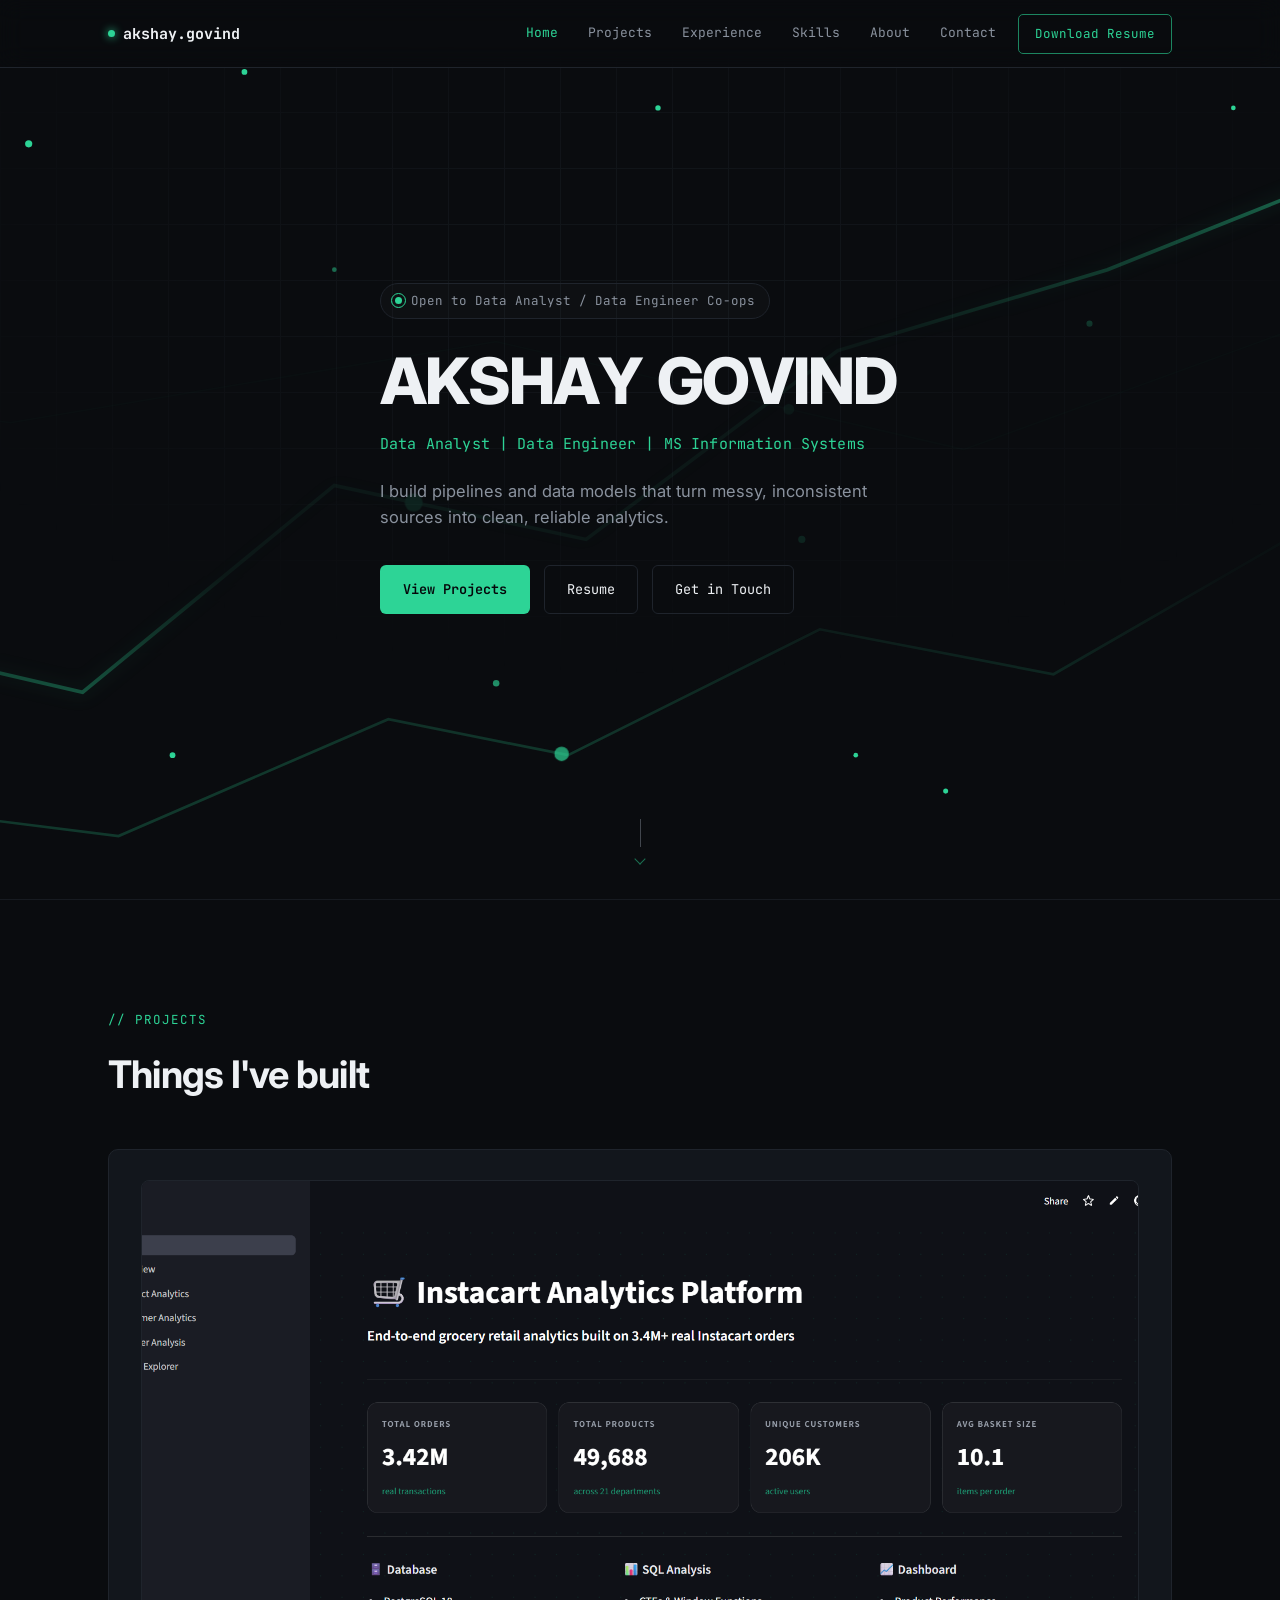
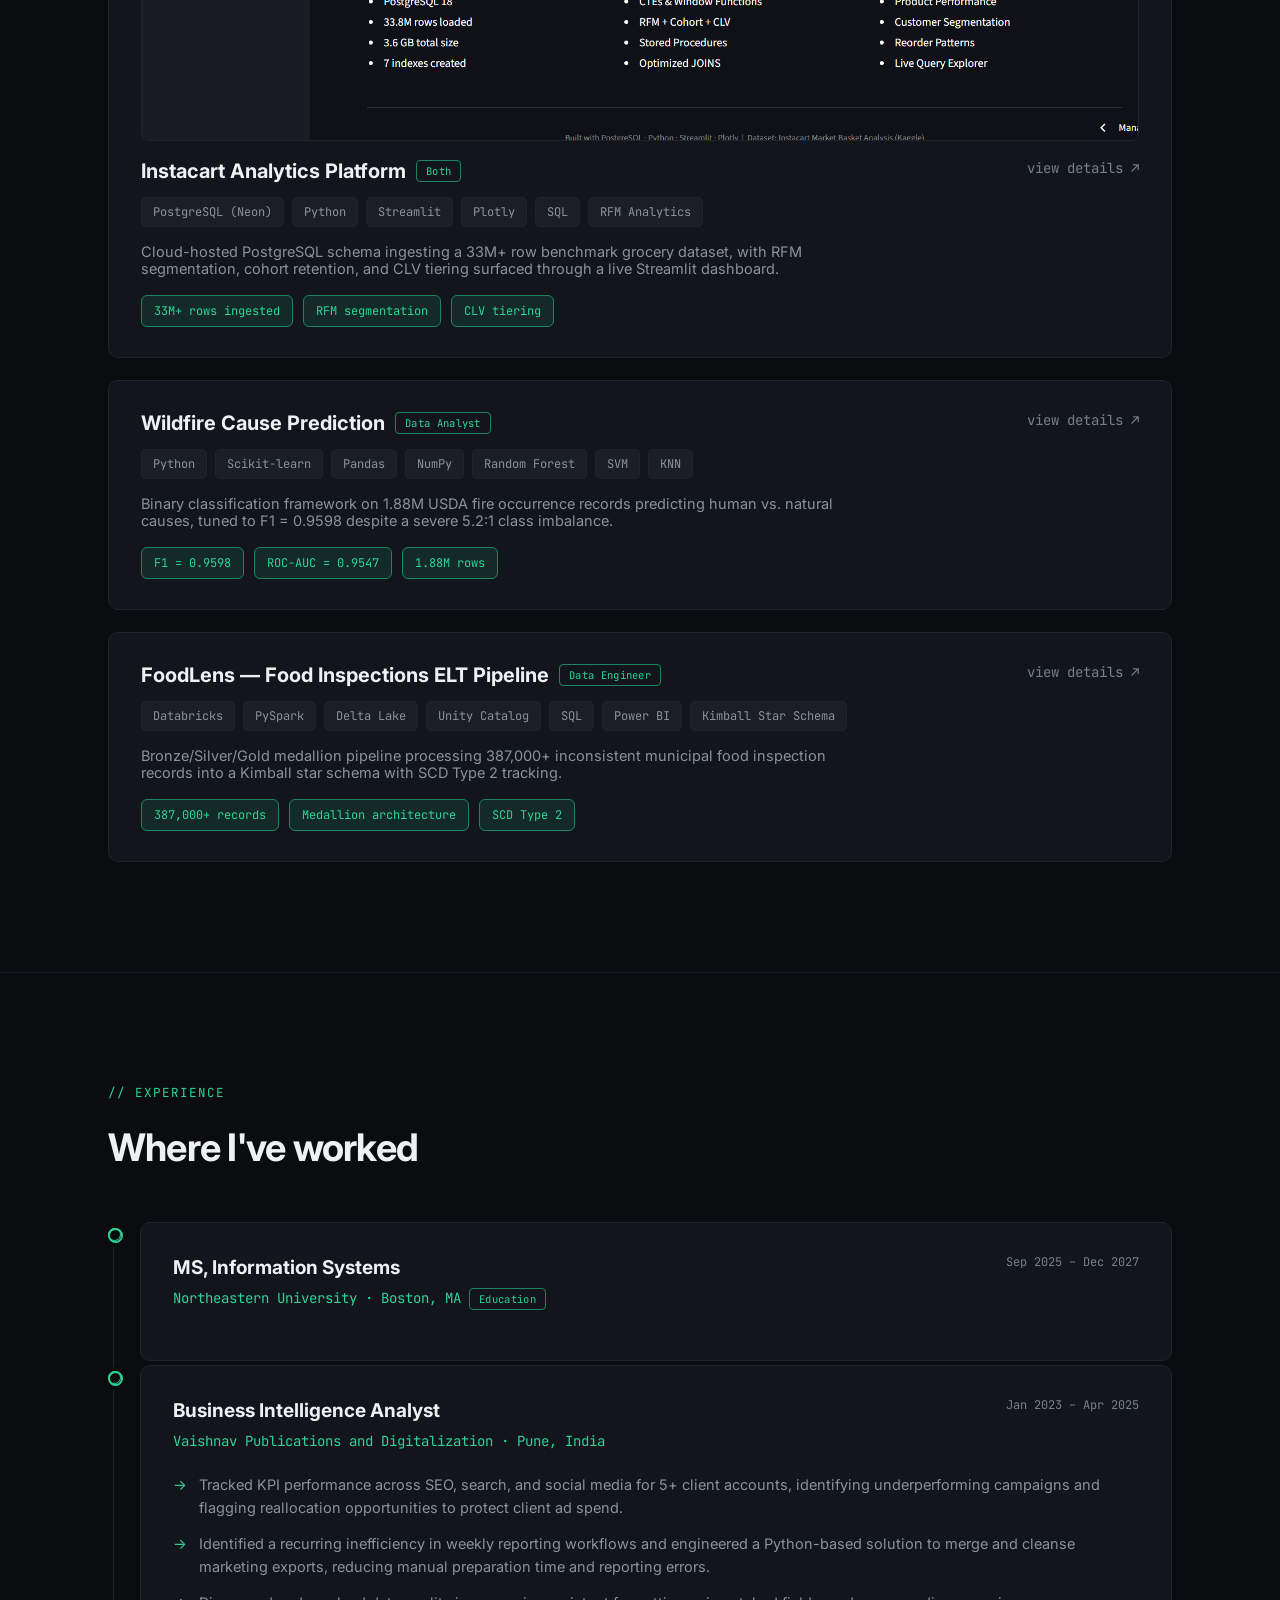
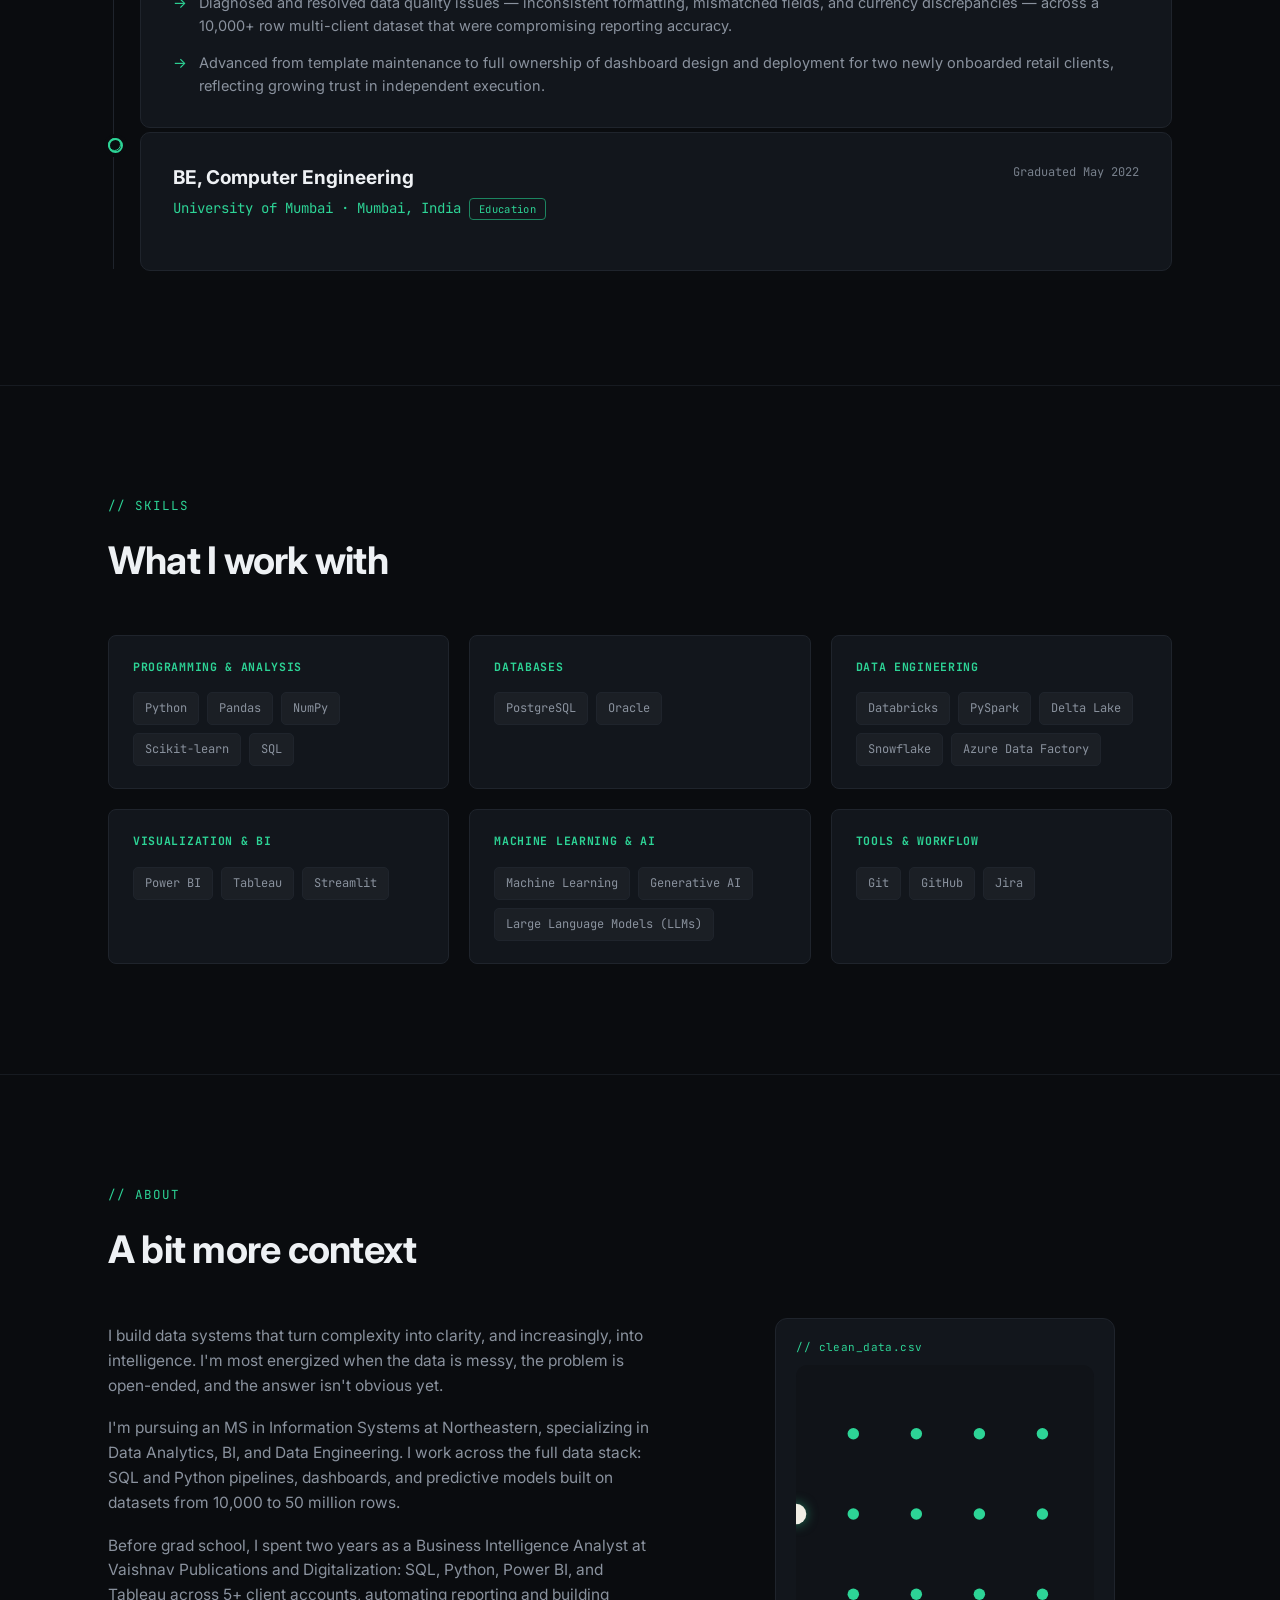
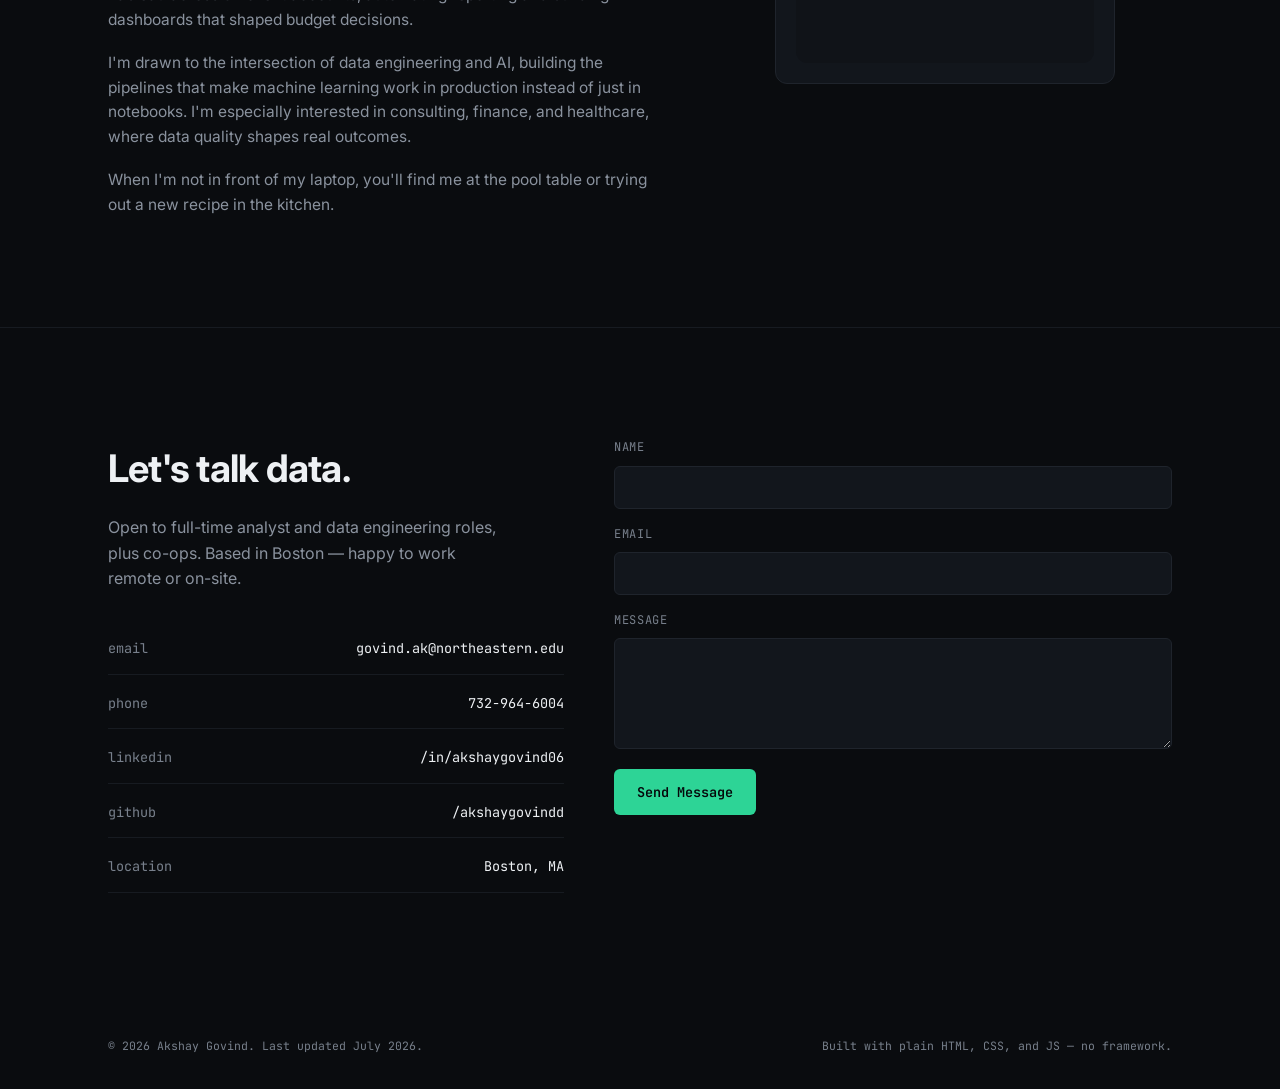
==== commit ccc013ca: "Replace small hobby icons with an animated messy-to-clean data visual in About section" ====
--- a/index.html
+++ b/index.html
@@ -166,29 +166,40 @@
 
   <!-- ABOUT -->
   <section id="about" aria-label="About">
-    <div class="wrap">
-      <div class="eyebrow">// ABOUT</div>
-      <h2 class="sectiontitle reveal">A bit more context</h2>
-      <div class="about-copy reveal">
-        <p>I build data systems that turn complexity into clarity, and increasingly, into intelligence. I'm most energized when the data is messy, the problem is open-ended, and the answer isn't obvious yet.</p>
-        <p>I'm pursuing an MS in Information Systems at Northeastern, specializing in Data Analytics, BI, and Data Engineering. I work across the full data stack: SQL and Python pipelines, dashboards, and predictive models built on datasets from 10,000 to 50 million rows.</p>
-        <p>Before grad school, I spent two years as a Business Intelligence Analyst at Vaishnav Publications and Digitalization: SQL, Python, Power BI, and Tableau across 5+ client accounts, automating reporting and building dashboards that shaped budget decisions.</p>
-        <p>I'm drawn to the intersection of data engineering and AI, building the pipelines that make machine learning work in production instead of just in notebooks. I'm especially interested in consulting, finance, and healthcare, where data quality shapes real outcomes.</p>
-        <div class="about-hobbies" aria-hidden="true">
-          <svg class="hobby-icon" viewBox="0 0 28 28" width="26" height="26">
-            <circle cx="14" cy="14" r="12.5" fill="var(--bg-card)" stroke="var(--border)"/>
-            <circle cx="14" cy="14" r="7" fill="var(--text)"/>
-            <text x="14" y="17.5" font-family="'JetBrains Mono', monospace" font-size="8" fill="var(--bg)" text-anchor="middle">8</text>
-          </svg>
-          <svg class="hobby-icon" viewBox="0 0 28 28" width="26" height="26">
-            <path d="M6 13 L22 13 L20 22 L8 22 Z" fill="none" stroke="var(--accent)" stroke-width="1.4"/>
-            <line x1="4" y1="13" x2="6.5" y2="13" stroke="var(--accent)" stroke-width="1.4"/>
-            <line x1="21.5" y1="13" x2="24" y2="13" stroke="var(--accent)" stroke-width="1.4"/>
-            <path class="steam steam-1" d="M11 11 Q10 8 12 5" fill="none" stroke="var(--text-faint)" stroke-width="1.2"/>
-            <path class="steam steam-2" d="M17 11 Q18 8 16 5" fill="none" stroke="var(--text-faint)" stroke-width="1.2"/>
-          </svg>
-        </div>
-        <p>When I'm not in front of my laptop, you'll find me at the pool table or trying out a new recipe in the kitchen.</p>
+    <div class="wrap about-wrap">
+      <div class="about-text">
+        <div class="eyebrow">// ABOUT</div>
+        <h2 class="sectiontitle reveal">A bit more context</h2>
+        <div class="about-copy reveal">
+          <p>I build data systems that turn complexity into clarity, and increasingly, into intelligence. I'm most energized when the data is messy, the problem is open-ended, and the answer isn't obvious yet.</p>
+          <p>I'm pursuing an MS in Information Systems at Northeastern, specializing in Data Analytics, BI, and Data Engineering. I work across the full data stack: SQL and Python pipelines, dashboards, and predictive models built on datasets from 10,000 to 50 million rows.</p>
+          <p>Before grad school, I spent two years as a Business Intelligence Analyst at Vaishnav Publications and Digitalization: SQL, Python, Power BI, and Tableau across 5+ client accounts, automating reporting and building dashboards that shaped budget decisions.</p>
+          <p>I'm drawn to the intersection of data engineering and AI, building the pipelines that make machine learning work in production instead of just in notebooks. I'm especially interested in consulting, finance, and healthcare, where data quality shapes real outcomes.</p>
+          <p>When I'm not in front of my laptop, you'll find me at the pool table or trying out a new recipe in the kitchen.</p>
+        </div>
+      </div>
+
+      <div class="about-visual reveal" aria-hidden="true">
+        <div class="about-visual-label">
+          <span class="label-messy">// messy_data.csv</span>
+          <span class="label-clean">// clean_data.csv</span>
+        </div>
+        <svg viewBox="0 0 260 260" class="about-visual-svg">
+          <rect x="0" y="0" width="260" height="260" rx="10" class="visual-bg"/>
+          <circle class="data-dot" cx="50" cy="60" r="5" style="--mx:-15px; --my:25px; transition-delay:.05s"/>
+          <circle class="data-dot" cx="105" cy="60" r="5" style="--mx:20px; --my:-20px; transition-delay:.18s"/>
+          <circle class="data-dot" cx="160" cy="60" r="5" style="--mx:-25px; --my:30px; transition-delay:.31s"/>
+          <circle class="data-dot" cx="215" cy="60" r="5" style="--mx:15px; --my:45px; transition-delay:.44s"/>
+          <circle class="data-dot" cx="50" cy="130" r="5" style="--mx:30px; --my:-25px; transition-delay:.1s"/>
+          <circle class="data-dot" cx="105" cy="130" r="5" style="--mx:-30px; --my:20px; transition-delay:.22s"/>
+          <circle class="data-dot" cx="160" cy="130" r="5" style="--mx:25px; --my:35px; transition-delay:.35s"/>
+          <circle class="data-dot" cx="215" cy="130" r="5" style="--mx:-20px; --my:-30px; transition-delay:.48s"/>
+          <circle class="data-dot" cx="50" cy="200" r="5" style="--mx:20px; --my:-35px; transition-delay:.14s"/>
+          <circle class="data-dot" cx="105" cy="200" r="5" style="--mx:-15px; --my:25px; transition-delay:.26s"/>
+          <circle class="data-dot" cx="160" cy="200" r="5" style="--mx:30px; --my:-20px; transition-delay:.39s"/>
+          <circle class="data-dot" cx="215" cy="200" r="5" style="--mx:-25px; --my:20px; transition-delay:.52s"/>
+          <circle class="sweep-ball" cx="0" cy="130" r="9"/>
+        </svg>
       </div>
     </div>
   </section>
--- a/css/style.css
+++ b/css/style.css
@@ -293,28 +293,56 @@
 }
 
 /* ---------- ABOUT ---------- */
-.about-copy{ display: flex; flex-direction: column; gap: 18px; max-width: 720px; }
+.about-wrap{ display: grid; grid-template-columns: 1.1fr 0.9fr; gap: 56px; align-items: center; }
+@media (max-width: 850px){ .about-wrap{ grid-template-columns: 1fr; gap: 40px; } }
+
+.about-copy{ display: flex; flex-direction: column; gap: 18px; max-width: 720px; margin-top: 24px; }
 .about-copy p{ font-size: 15.5px; color: var(--text-muted); }
 
-.about-hobbies{ display: flex; gap: 14px; align-items: center; margin: -4px 0; }
-.hobby-icon{ animation: hobbyWobble 3.5s ease-in-out infinite; }
-.hobby-icon:nth-child(2){ animation: none; }
-@keyframes hobbyWobble{
-  0%, 100%{ transform: rotate(0deg); }
-  50%{ transform: rotate(-8deg); }
-}
-.steam{ opacity: 0; animation: steamRise 3s ease-in-out infinite; }
-.steam-1{ animation-delay: 0s; }
-.steam-2{ animation-delay: 1s; }
-@keyframes steamRise{
-  0%{ opacity: 0; transform: translateY(2px); }
-  30%{ opacity: 0.7; }
-  70%{ opacity: 0.4; }
-  100%{ opacity: 0; transform: translateY(-4px); }
-}
+.about-visual{
+  background: var(--bg-card); border: 1px solid var(--border); border-radius: 12px;
+  padding: 20px; max-width: 340px; justify-self: center;
+}
+.about-visual-label{
+  font-family: var(--font-mono); font-size: 11px; letter-spacing: 0.04em; margin-bottom: 12px;
+  height: 14px; position: relative;
+}
+.about-visual-label span{
+  position: absolute; left: 0; top: 0; transition: opacity 0.4s ease;
+}
+.label-messy{ color: var(--text-faint); opacity: 1; }
+.label-clean{ color: var(--accent); opacity: 0; }
+.about-visual.is-clean .label-messy{ opacity: 0; }
+.about-visual.is-clean .label-clean{ opacity: 1; }
+
+.about-visual-svg{ width: 100%; height: auto; display: block; }
+.visual-bg{ fill: var(--bg-elevated); }
+
+.data-dot{
+  fill: var(--text-faint);
+  transform: translate(var(--mx), var(--my));
+  transition: transform 0.6s cubic-bezier(0.34, 1.2, 0.64, 1), fill 0.6s ease;
+}
+.about-visual.is-clean .data-dot{ fill: var(--accent); transform: translate(0, 0); }
+.about-visual.no-transition .data-dot{ transition: none; }
+
+.sweep-ball{
+  fill: #f0ede4; filter: drop-shadow(0 0 5px rgba(45, 212, 150, 0.5));
+  animation: ballSweep 4.6s linear infinite;
+}
+@keyframes ballSweep{
+  0%{ transform: translateX(-20px); opacity: 0; }
+  6%{ opacity: 1; }
+  46%{ transform: translateX(300px); opacity: 1; }
+  52%{ opacity: 0; }
+  100%{ opacity: 0; transform: translateX(-20px); }
+}
+
 @media (prefers-reduced-motion: reduce){
-  .hobby-icon{ animation: none; }
-  .steam{ animation: none; opacity: 0.5; }
+  .data-dot{ transition: none; }
+  .sweep-ball{ animation: none; opacity: 0; }
+  .about-visual .label-clean{ opacity: 1; }
+  .about-visual .label-messy{ opacity: 0; }
 }
 
 /* ---------- CONTACT ---------- */
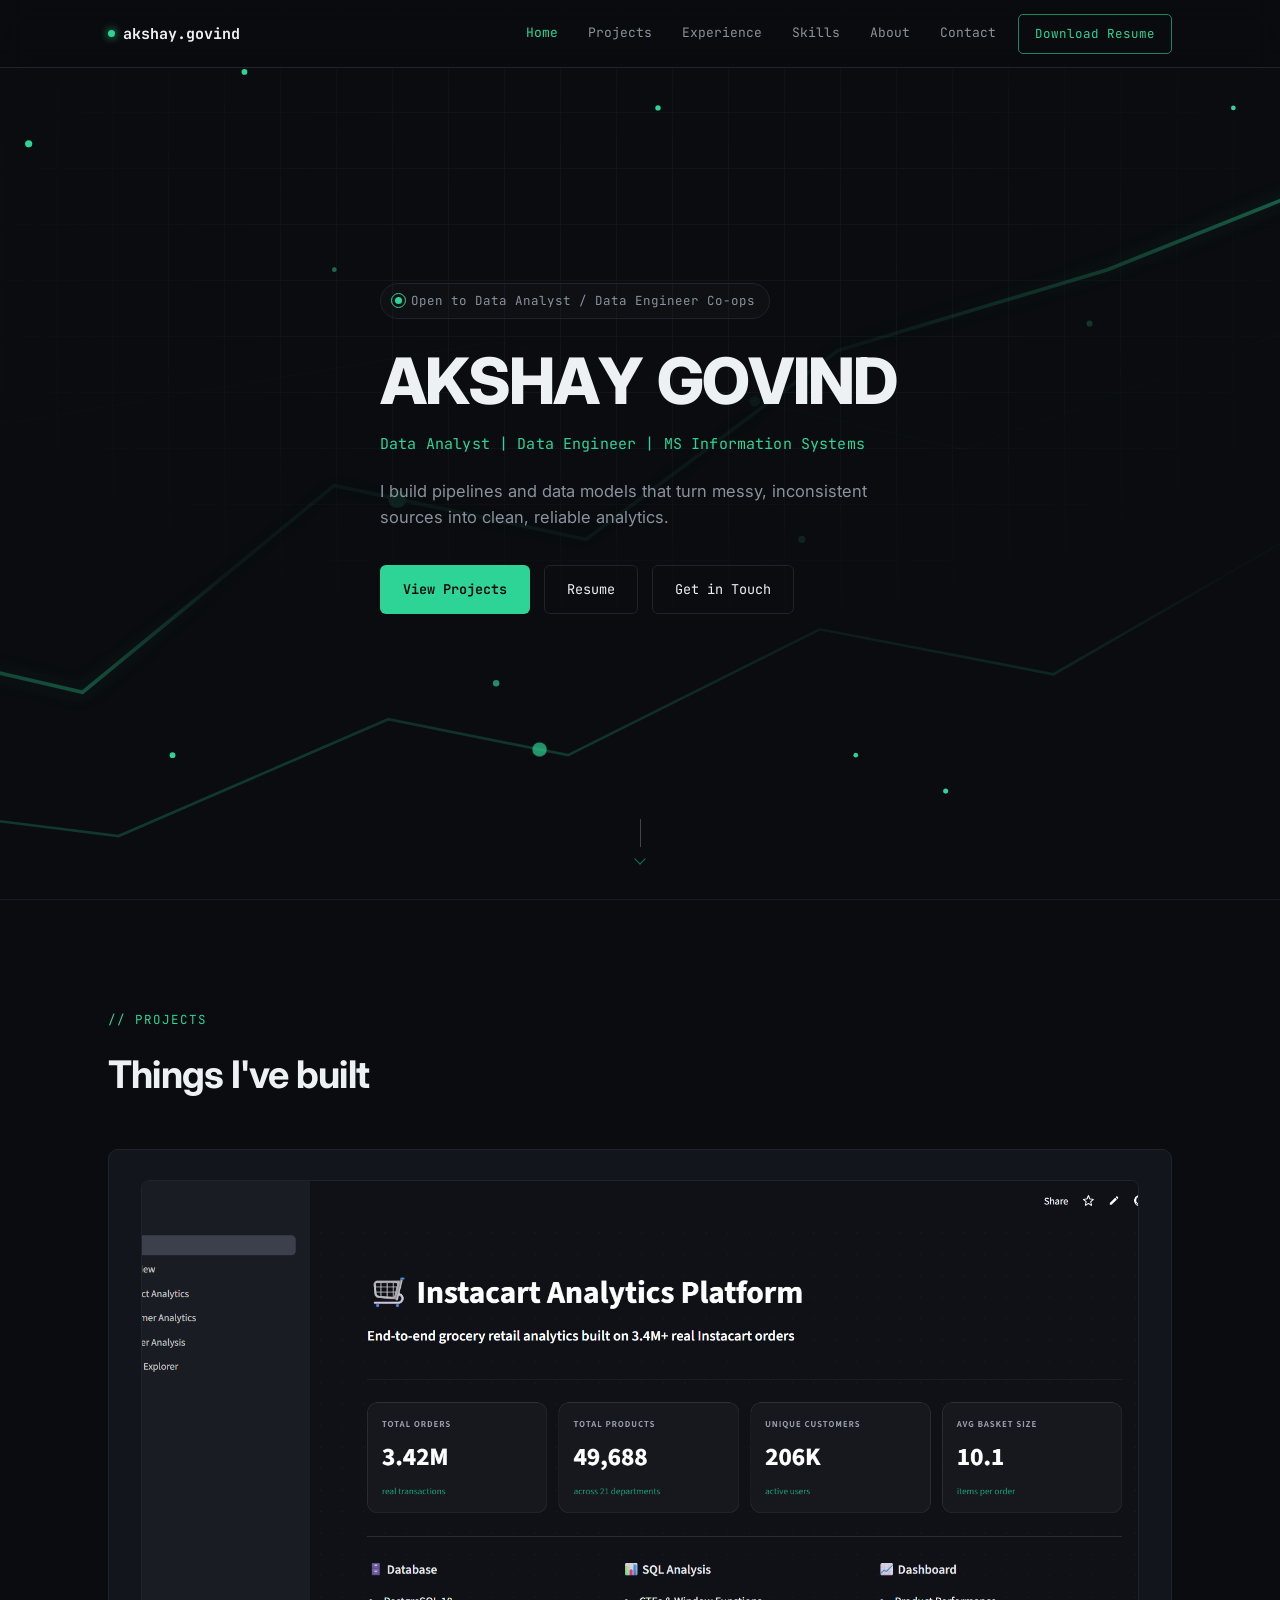
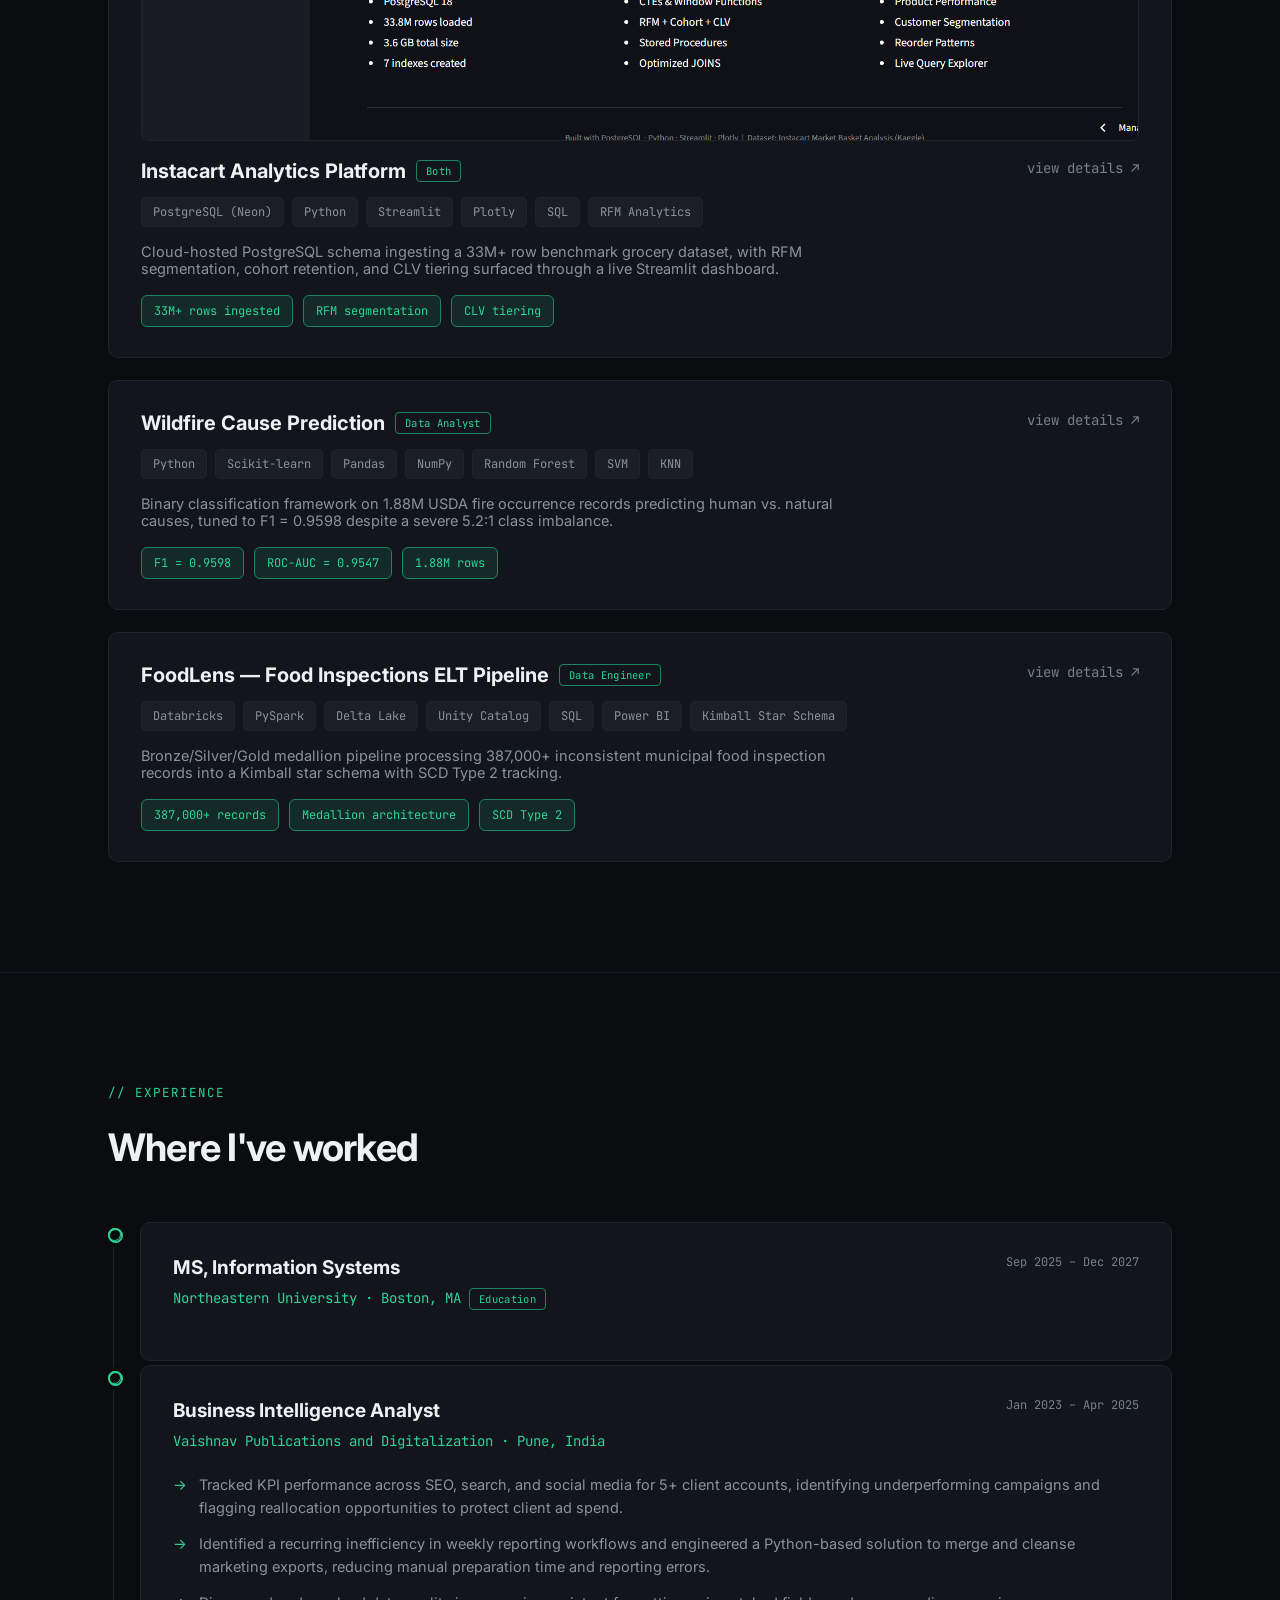
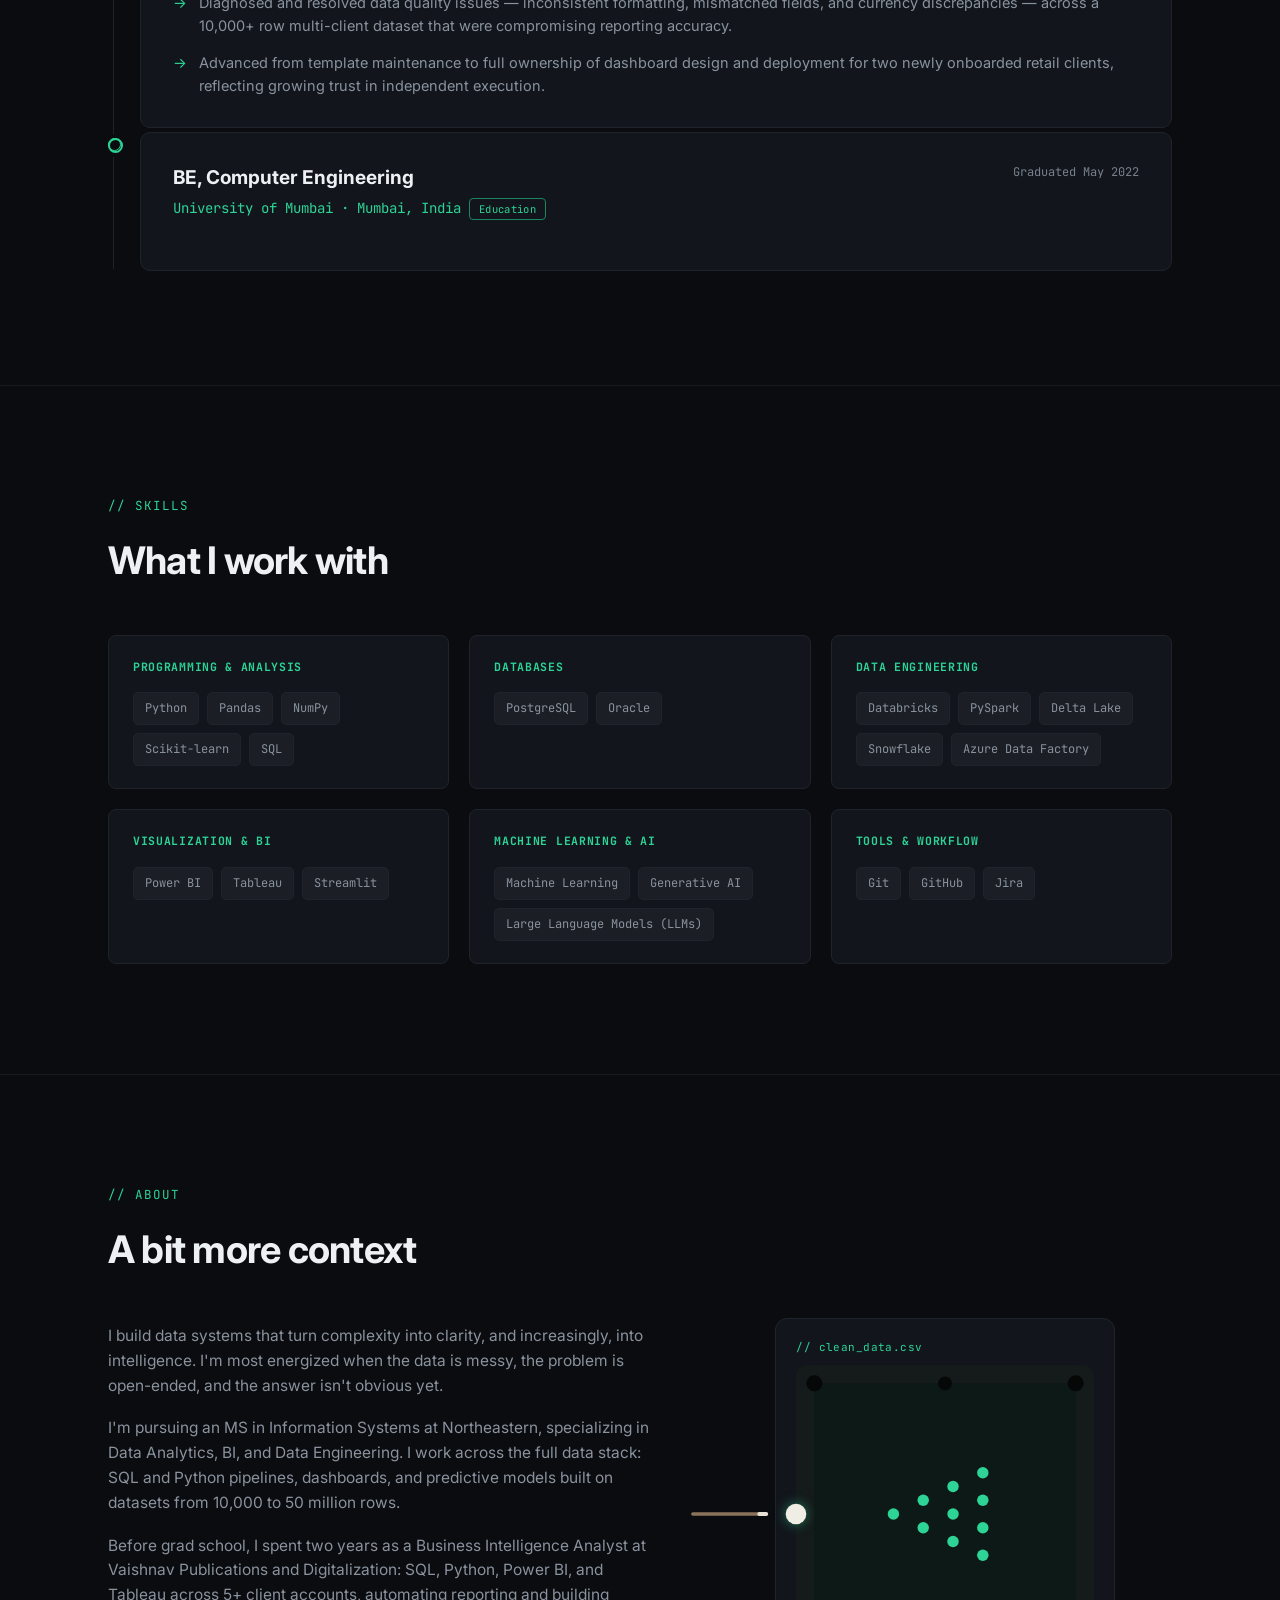
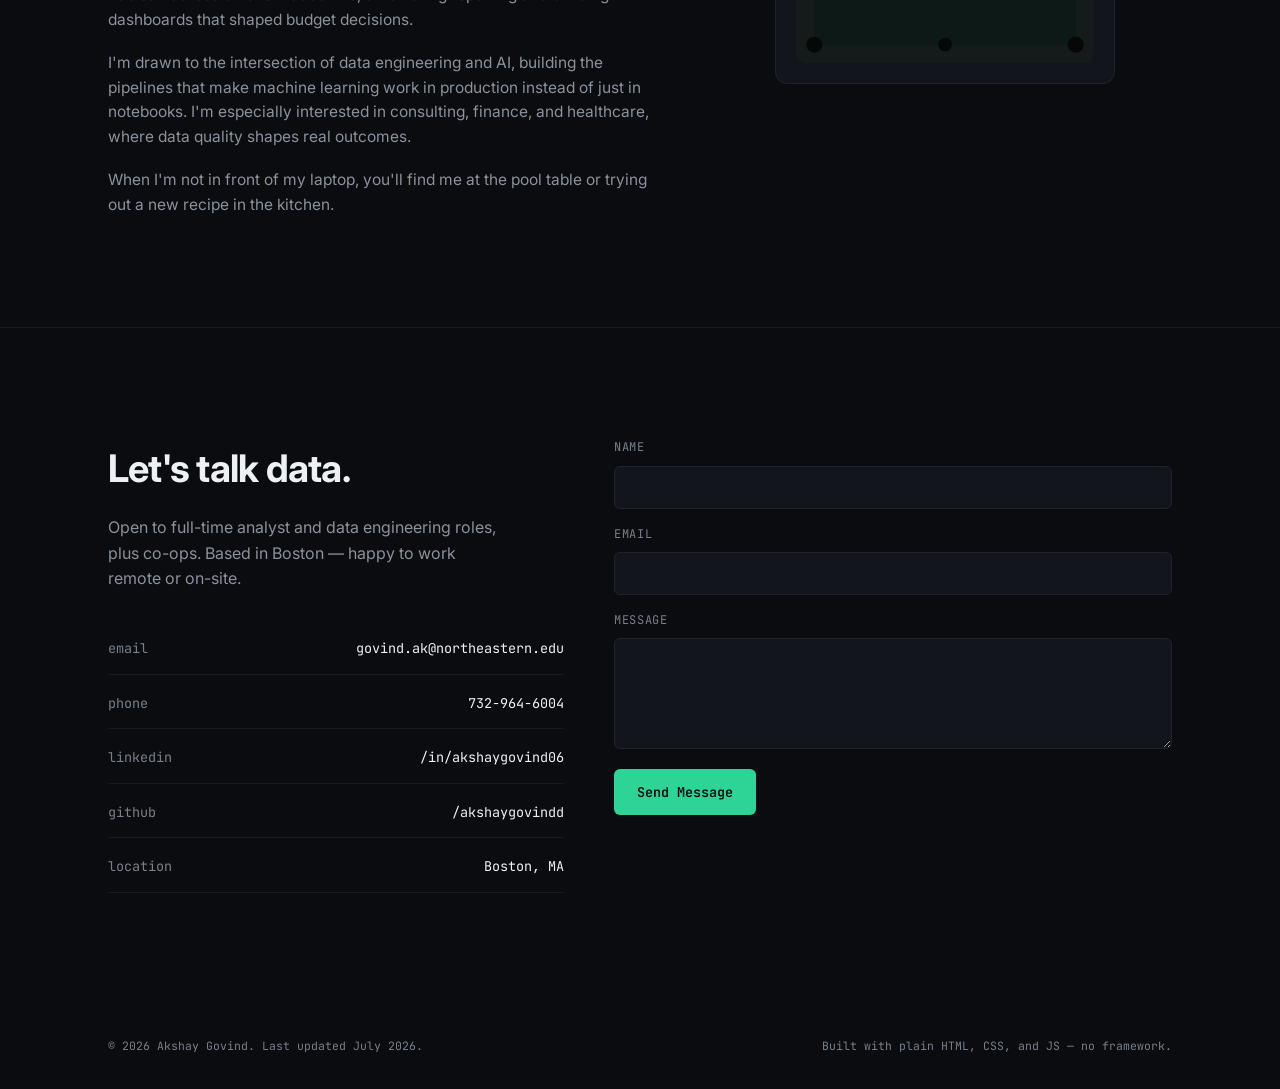
==== commit 0e82a6ff: "Redesign About visual as an actual pool table: felt, rail, 6 pockets, 10-ball rack, cue stick strike" ====
--- a/index.html
+++ b/index.html
@@ -185,19 +185,31 @@
           <span class="label-clean">// clean_data.csv</span>
         </div>
         <svg viewBox="0 0 260 260" class="about-visual-svg">
-          <rect x="0" y="0" width="260" height="260" rx="10" class="visual-bg"/>
-          <circle class="data-dot" cx="50" cy="60" r="5" style="--mx:-15px; --my:25px; transition-delay:.05s"/>
-          <circle class="data-dot" cx="105" cy="60" r="5" style="--mx:20px; --my:-20px; transition-delay:.18s"/>
-          <circle class="data-dot" cx="160" cy="60" r="5" style="--mx:-25px; --my:30px; transition-delay:.31s"/>
-          <circle class="data-dot" cx="215" cy="60" r="5" style="--mx:15px; --my:45px; transition-delay:.44s"/>
-          <circle class="data-dot" cx="50" cy="130" r="5" style="--mx:30px; --my:-25px; transition-delay:.1s"/>
-          <circle class="data-dot" cx="105" cy="130" r="5" style="--mx:-30px; --my:20px; transition-delay:.22s"/>
-          <circle class="data-dot" cx="160" cy="130" r="5" style="--mx:25px; --my:35px; transition-delay:.35s"/>
-          <circle class="data-dot" cx="215" cy="130" r="5" style="--mx:-20px; --my:-30px; transition-delay:.48s"/>
-          <circle class="data-dot" cx="50" cy="200" r="5" style="--mx:20px; --my:-35px; transition-delay:.14s"/>
-          <circle class="data-dot" cx="105" cy="200" r="5" style="--mx:-15px; --my:25px; transition-delay:.26s"/>
-          <circle class="data-dot" cx="160" cy="200" r="5" style="--mx:30px; --my:-20px; transition-delay:.39s"/>
-          <circle class="data-dot" cx="215" cy="200" r="5" style="--mx:-25px; --my:20px; transition-delay:.52s"/>
+          <rect x="0" y="0" width="260" height="260" rx="10" class="table-rail"/>
+          <rect x="16" y="16" width="228" height="228" rx="6" class="table-felt"/>
+          <circle class="pocket" cx="16" cy="16" r="7"/>
+          <circle class="pocket" cx="244" cy="16" r="7"/>
+          <circle class="pocket" cx="16" cy="244" r="7"/>
+          <circle class="pocket" cx="244" cy="244" r="7"/>
+          <circle class="pocket" cx="130" cy="16" r="6"/>
+          <circle class="pocket" cx="130" cy="244" r="6"/>
+
+          <!-- 10-ball rack, apex faces left toward the incoming cue ball -->
+          <circle class="data-dot" cx="85" cy="130" r="5" style="--mx:-45px; --my:-80px; --mo:.5; --ms:.9; transition-delay:.05s"/>
+          <circle class="data-dot" cx="111" cy="118" r="5" style="--mx:89px; --my:-78px; --mo:.7; --ms:1.1; transition-delay:.18s"/>
+          <circle class="data-dot" cx="111" cy="142" r="5" style="--mx:-51px; --my:-52px; --mo:.45; --ms:.85; transition-delay:.31s"/>
+          <circle class="data-dot" cx="137" cy="106" r="5" style="--mx:83px; --my:-26px; --mo:.8; --ms:1.05; transition-delay:.1s"/>
+          <circle class="data-dot" cx="137" cy="130" r="5" style="--mx:-107px; --my:20px; --mo:.55; --ms:.95; transition-delay:.22s"/>
+          <circle class="data-dot" cx="137" cy="154" r="5" style="--mx:13px; --my:-94px; --mo:.65; --ms:1.15; transition-delay:.35s"/>
+          <circle class="data-dot" cx="163" cy="94" r="5" style="--mx:27px; --my:76px; --mo:.4; --ms:.9; transition-delay:.14s"/>
+          <circle class="data-dot" cx="163" cy="118" r="5" style="--mx:-93px; --my:82px; --mo:.75; --ms:1.0; transition-delay:.26s"/>
+          <circle class="data-dot" cx="163" cy="142" r="5" style="--mx:47px; --my:78px; --mo:.5; --ms:1.1; transition-delay:.39s"/>
+          <circle class="data-dot" cx="163" cy="166" r="5" style="--mx:-33px; --my:24px; --mo:.6; --ms:.85; transition-delay:.48s"/>
+
+          <g class="cue-stick">
+            <line x1="-90" y1="130" x2="-28" y2="130" stroke="#8a7358" stroke-width="3" stroke-linecap="round"/>
+            <line x1="-32" y1="130" x2="-26" y2="130" stroke="#e8e2d5" stroke-width="3.5" stroke-linecap="round"/>
+          </g>
           <circle class="sweep-ball" cx="0" cy="130" r="9"/>
         </svg>
       </div>
--- a/css/style.css
+++ b/css/style.css
@@ -315,15 +315,18 @@
 .about-visual.is-clean .label-messy{ opacity: 0; }
 .about-visual.is-clean .label-clean{ opacity: 1; }
 
-.about-visual-svg{ width: 100%; height: auto; display: block; }
-.visual-bg{ fill: var(--bg-elevated); }
+.about-visual-svg{ width: 100%; height: auto; display: block; overflow: visible; }
+.table-rail{ fill: #141b1a; }
+.table-felt{ fill: #0c1917; }
+.pocket{ fill: #050807; }
 
 .data-dot{
   fill: var(--text-faint);
-  transform: translate(var(--mx), var(--my));
-  transition: transform 0.6s cubic-bezier(0.34, 1.2, 0.64, 1), fill 0.6s ease;
-}
-.about-visual.is-clean .data-dot{ fill: var(--accent); transform: translate(0, 0); }
+  opacity: var(--mo, 1);
+  transform: translate(var(--mx), var(--my)) scale(var(--ms, 1));
+  transition: transform 0.6s cubic-bezier(0.34, 1.2, 0.64, 1), fill 0.6s ease, opacity 0.6s ease;
+}
+.about-visual.is-clean .data-dot{ fill: var(--accent); opacity: 1; transform: translate(0, 0) scale(1); }
 .about-visual.no-transition .data-dot{ transition: none; }
 
 .sweep-ball{
@@ -332,15 +335,26 @@
 }
 @keyframes ballSweep{
   0%{ transform: translateX(-20px); opacity: 0; }
-  6%{ opacity: 1; }
+  7%{ opacity: 1; }
   46%{ transform: translateX(300px); opacity: 1; }
   52%{ opacity: 0; }
   100%{ opacity: 0; transform: translateX(-20px); }
 }
 
+.cue-stick{ animation: cueStick 4.6s linear infinite; }
+@keyframes cueStick{
+  0%, 3%{ opacity: 0; transform: translateX(-40px); }
+  4%{ opacity: 1; transform: translateX(-40px); }
+  7%{ opacity: 1; transform: translateX(12px); }
+  9%{ opacity: 1; transform: translateX(4px); }
+  13%{ opacity: 0; transform: translateX(-15px); }
+  100%{ opacity: 0; transform: translateX(-40px); }
+}
+
 @media (prefers-reduced-motion: reduce){
   .data-dot{ transition: none; }
   .sweep-ball{ animation: none; opacity: 0; }
+  .cue-stick{ animation: none; opacity: 0; }
   .about-visual .label-clean{ opacity: 1; }
   .about-visual .label-messy{ opacity: 0; }
 }
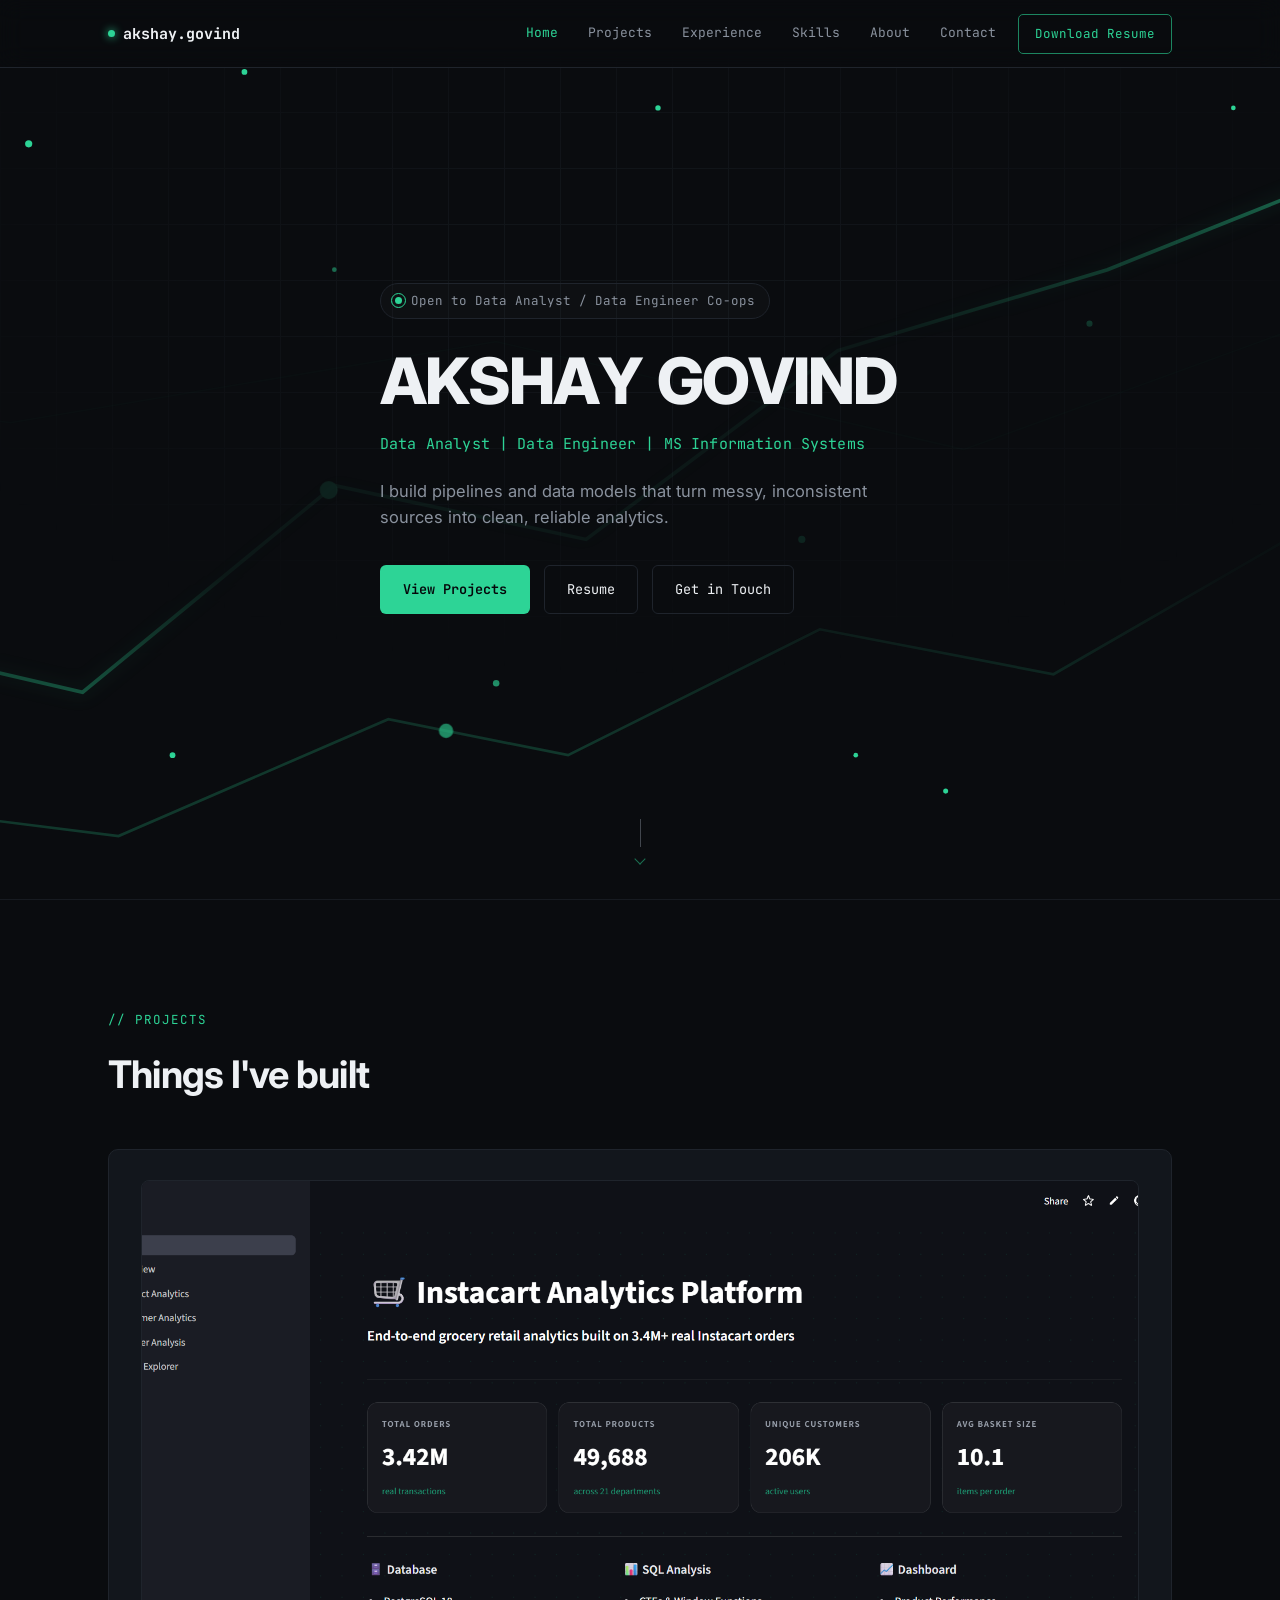
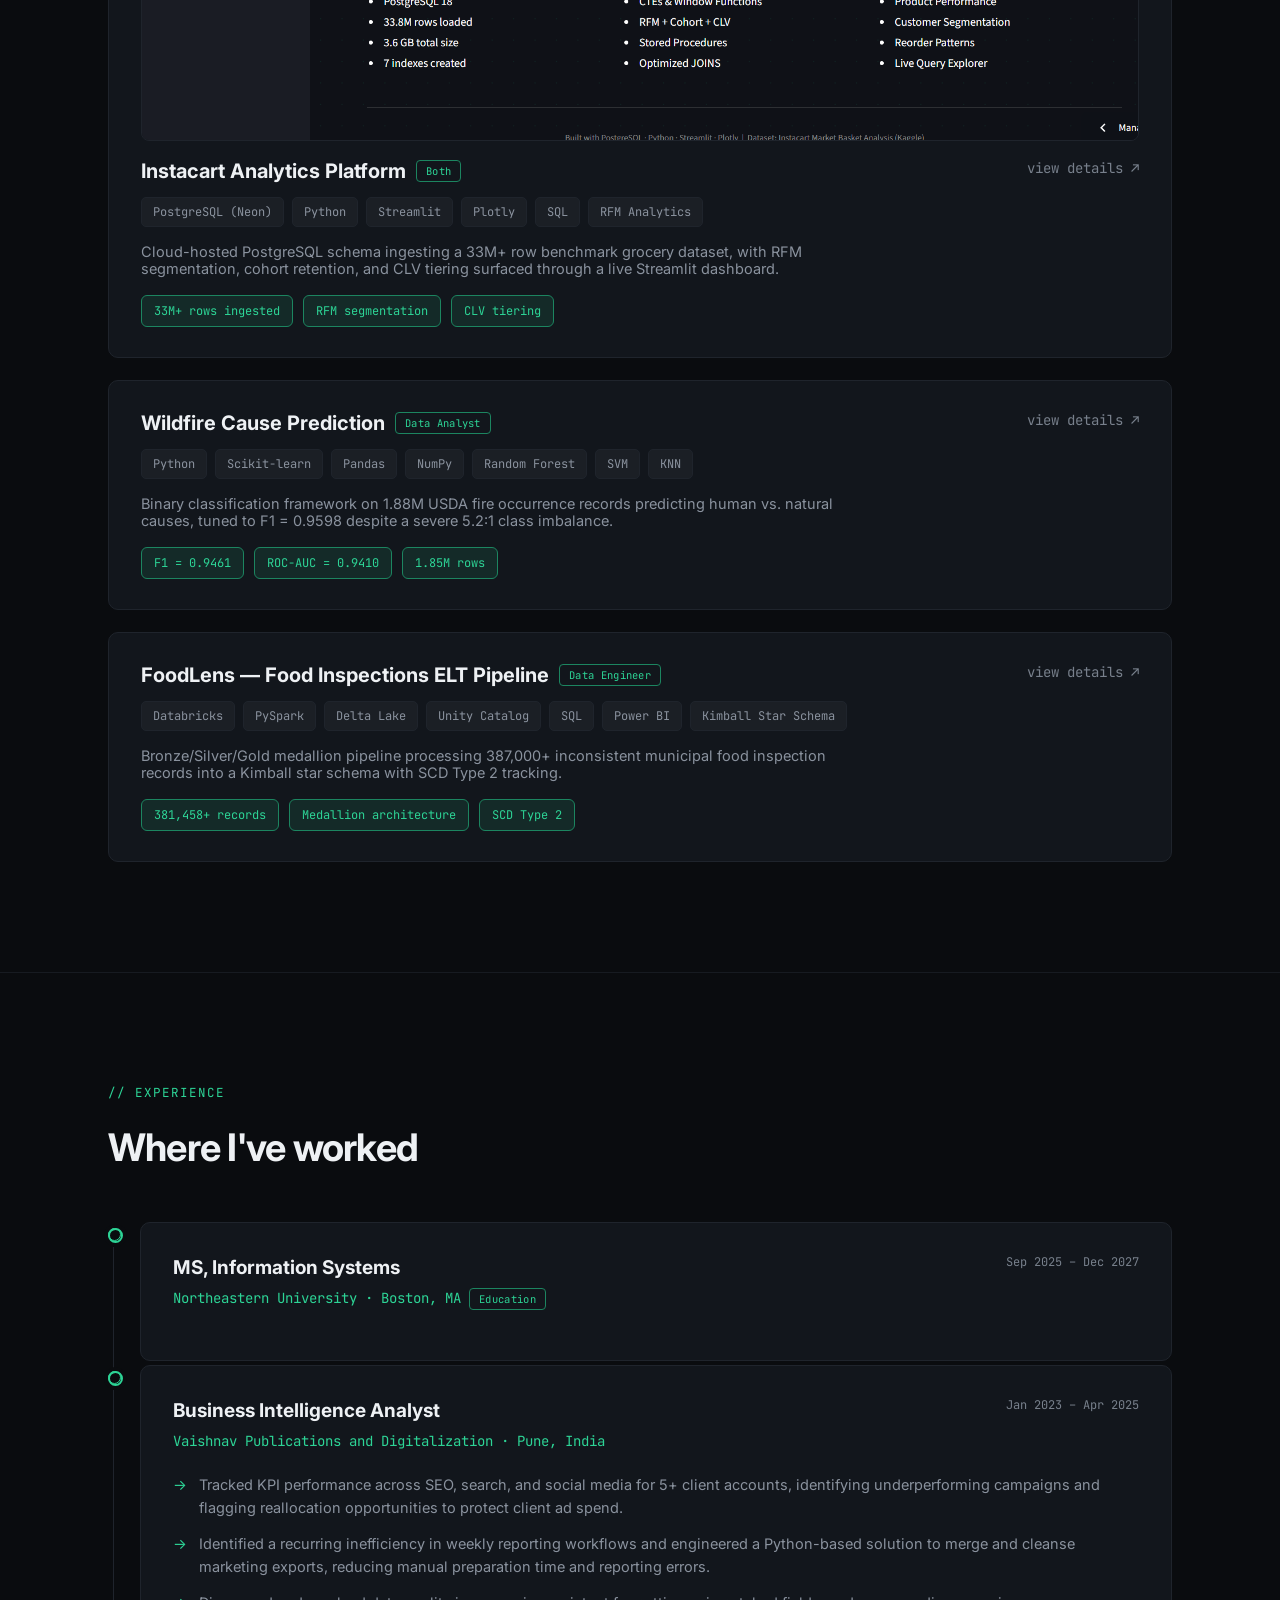
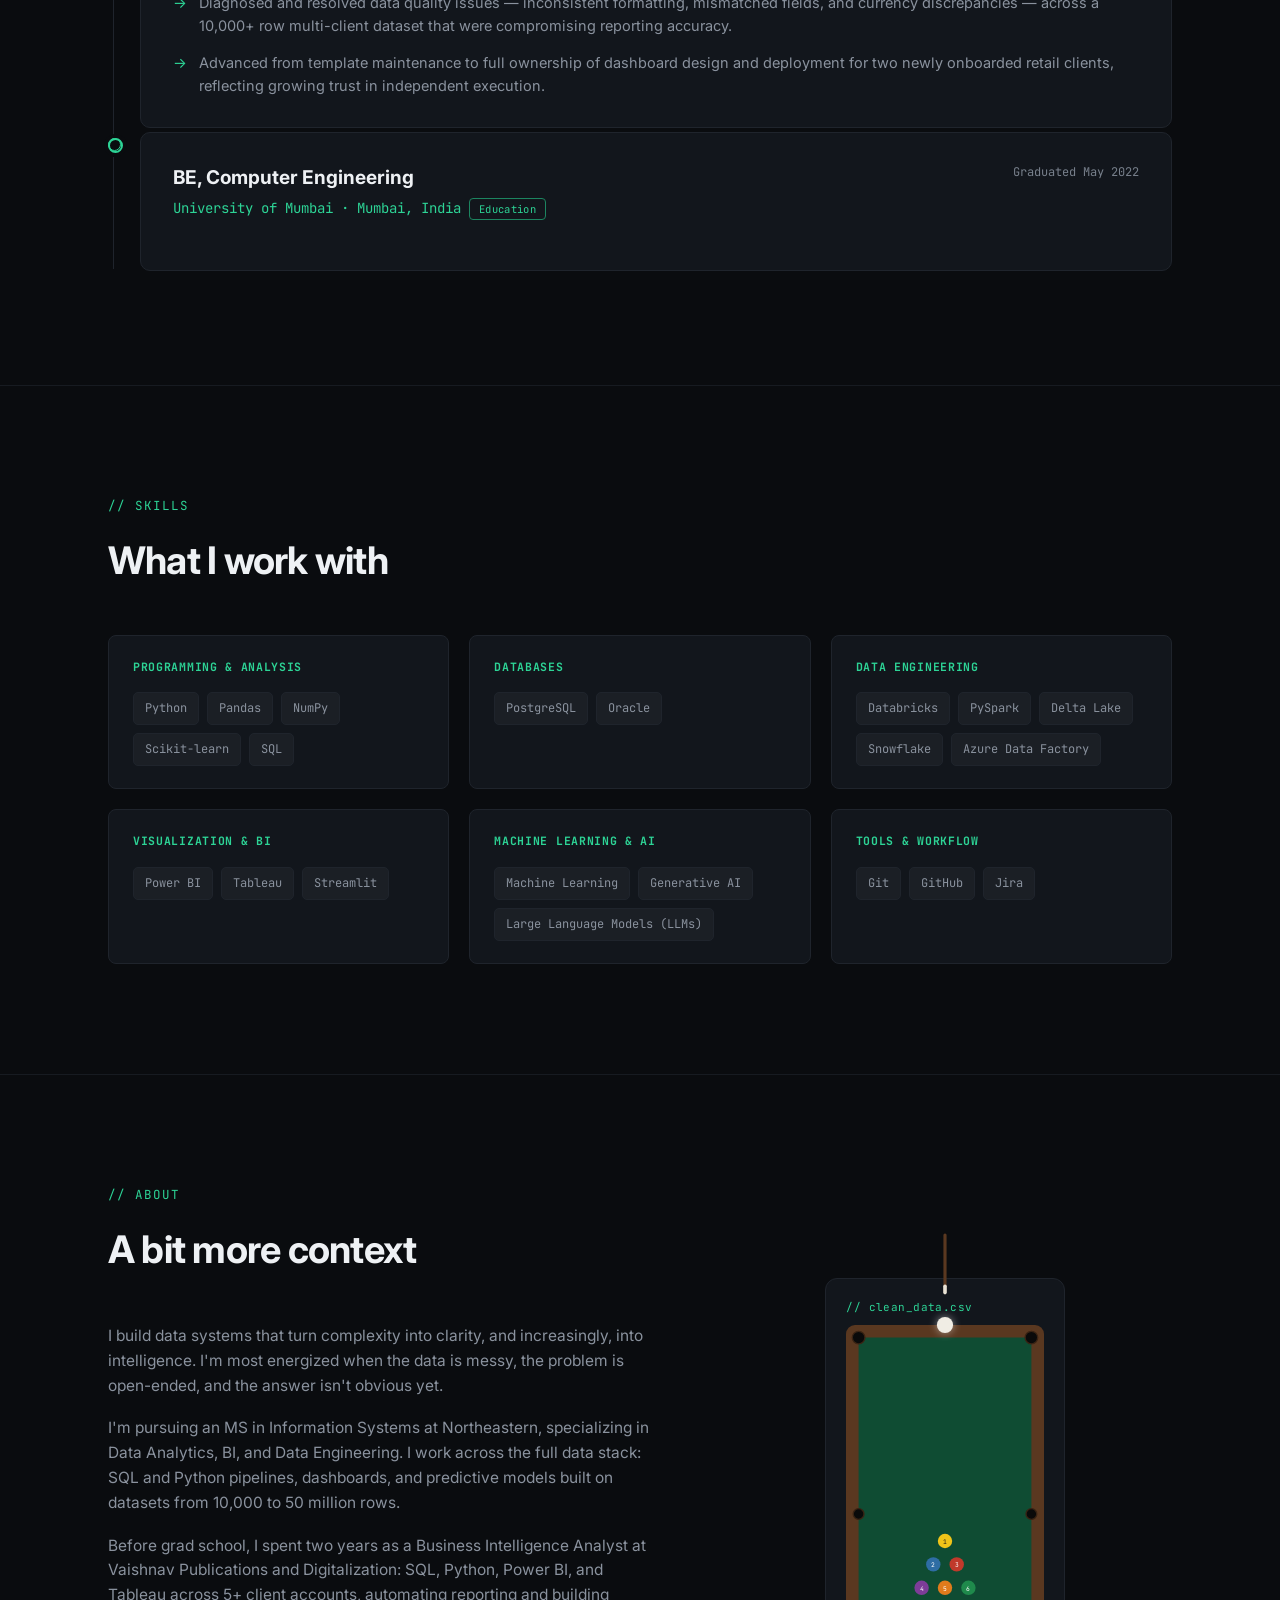
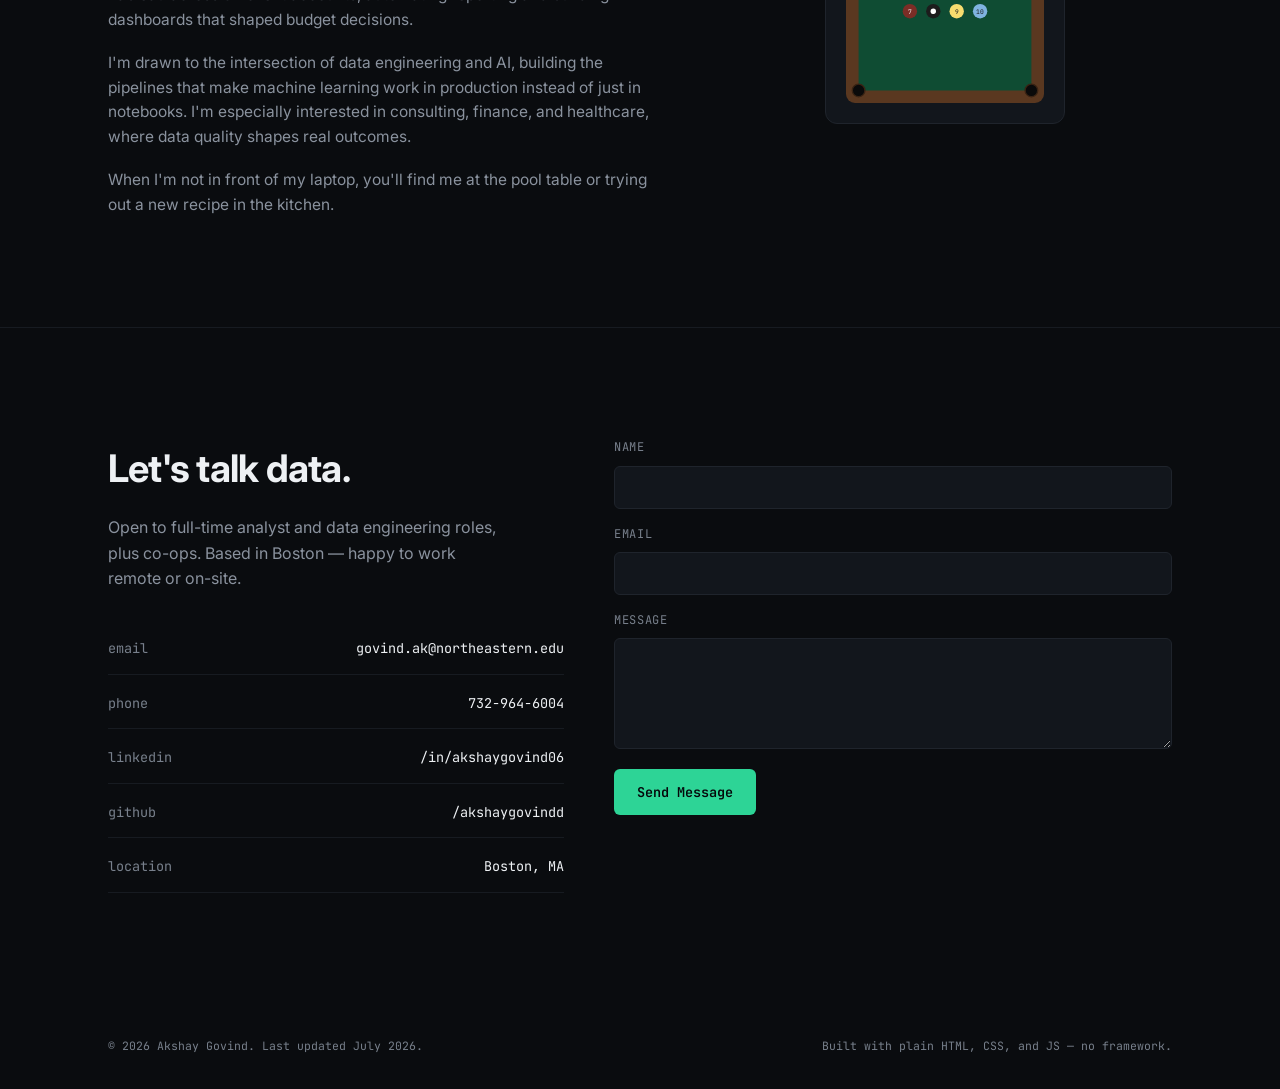
==== commit 07a0f79a: "Redesign pool table as real vertical rectangle with authentic 10-ball colors, numbers, wood rail, gr" ====
--- a/index.html
+++ b/index.html
@@ -184,33 +184,64 @@
           <span class="label-messy">// messy_data.csv</span>
           <span class="label-clean">// clean_data.csv</span>
         </div>
-        <svg viewBox="0 0 260 260" class="about-visual-svg">
-          <rect x="0" y="0" width="260" height="260" rx="10" class="table-rail"/>
-          <rect x="16" y="16" width="228" height="228" rx="6" class="table-felt"/>
-          <circle class="pocket" cx="16" cy="16" r="7"/>
-          <circle class="pocket" cx="244" cy="16" r="7"/>
-          <circle class="pocket" cx="16" cy="244" r="7"/>
-          <circle class="pocket" cx="244" cy="244" r="7"/>
-          <circle class="pocket" cx="130" cy="16" r="6"/>
-          <circle class="pocket" cx="130" cy="244" r="6"/>
-
-          <!-- 10-ball rack, apex faces left toward the incoming cue ball -->
-          <circle class="data-dot" cx="85" cy="130" r="5" style="--mx:-45px; --my:-80px; --mo:.5; --ms:.9; transition-delay:.05s"/>
-          <circle class="data-dot" cx="111" cy="118" r="5" style="--mx:89px; --my:-78px; --mo:.7; --ms:1.1; transition-delay:.18s"/>
-          <circle class="data-dot" cx="111" cy="142" r="5" style="--mx:-51px; --my:-52px; --mo:.45; --ms:.85; transition-delay:.31s"/>
-          <circle class="data-dot" cx="137" cy="106" r="5" style="--mx:83px; --my:-26px; --mo:.8; --ms:1.05; transition-delay:.1s"/>
-          <circle class="data-dot" cx="137" cy="130" r="5" style="--mx:-107px; --my:20px; --mo:.55; --ms:.95; transition-delay:.22s"/>
-          <circle class="data-dot" cx="137" cy="154" r="5" style="--mx:13px; --my:-94px; --mo:.65; --ms:1.15; transition-delay:.35s"/>
-          <circle class="data-dot" cx="163" cy="94" r="5" style="--mx:27px; --my:76px; --mo:.4; --ms:.9; transition-delay:.14s"/>
-          <circle class="data-dot" cx="163" cy="118" r="5" style="--mx:-93px; --my:82px; --mo:.75; --ms:1.0; transition-delay:.26s"/>
-          <circle class="data-dot" cx="163" cy="142" r="5" style="--mx:47px; --my:78px; --mo:.5; --ms:1.1; transition-delay:.39s"/>
-          <circle class="data-dot" cx="163" cy="166" r="5" style="--mx:-33px; --my:24px; --mo:.6; --ms:.85; transition-delay:.48s"/>
+        <svg viewBox="0 0 220 420" class="about-visual-svg">
+          <rect x="0" y="0" width="220" height="420" rx="10" class="table-rail"/>
+          <rect x="14" y="14" width="192" height="392" rx="6" class="table-felt"/>
+          <circle class="pocket" cx="14" cy="14" r="7"/>
+          <circle class="pocket" cx="206" cy="14" r="7"/>
+          <circle class="pocket" cx="14" cy="406" r="7"/>
+          <circle class="pocket" cx="206" cy="406" r="7"/>
+          <circle class="pocket" cx="14" cy="210" r="6"/>
+          <circle class="pocket" cx="206" cy="210" r="6"/>
+
+          <!-- Real 10-ball rack, apex faces up toward the incoming cue ball -->
+          <g class="data-dot" style="--mx:-60px; --my:-170px; --ms:.95; transition-delay:.05s">
+            <circle cx="110" cy="240" r="8" fill="#f0c419"/>
+            <text x="110" y="243" class="ball-num dark">1</text>
+          </g>
+          <g class="data-dot" style="--mx:68px; --my:-211px; --ms:1.05; transition-delay:.16s">
+            <circle cx="97" cy="266" r="8" fill="#2e6da4"/>
+            <text x="97" y="269" class="ball-num">2</text>
+          </g>
+          <g class="data-dot" style="--mx:-88px; --my:-106px; --ms:.9; transition-delay:.27s">
+            <circle cx="123" cy="266" r="8" fill="#c0392b"/>
+            <text x="123" y="269" class="ball-num">3</text>
+          </g>
+          <g class="data-dot" style="--mx:101px; --my:-152px; --ms:1.1; transition-delay:.09s">
+            <circle cx="84" cy="292" r="8" fill="#7d3c98"/>
+            <text x="84" y="295" class="ball-num">4</text>
+          </g>
+          <g class="data-dot" style="--mx:-55px; --my:38px; --ms:.95; transition-delay:.2s">
+            <circle cx="110" cy="292" r="8" fill="#e07b1c"/>
+            <text x="110" y="295" class="ball-num">5</text>
+          </g>
+          <g class="data-dot" style="--mx:39px; --my:8px; --ms:1.0; transition-delay:.32s">
+            <circle cx="136" cy="292" r="8" fill="#1f8a4c"/>
+            <text x="136" y="295" class="ball-num">6</text>
+          </g>
+          <g class="data-dot" style="--mx:-41px; --my:62px; --ms:1.1; transition-delay:.13s">
+            <circle cx="71" cy="318" r="8" fill="#7b2d26"/>
+            <text x="71" y="321" class="ball-num">7</text>
+          </g>
+          <g class="data-dot" style="--mx:53px; --my:67px; --ms:.9; transition-delay:.24s">
+            <circle cx="97" cy="318" r="8" fill="#1c1c1c"/>
+            <circle cx="97" cy="318" r="3" fill="#fff"/>
+            <text x="97" y="321" class="ball-num">8</text>
+          </g>
+          <g class="data-dot" style="--mx:72px; --my:-98px; --ms:1.05; transition-delay:.36s">
+            <circle cx="123" cy="318" r="8" fill="#f7dc6f"/>
+            <text x="123" y="321" class="ball-num dark">9</text>
+          </g>
+          <g class="data-dot" style="--mx:-54px; --my:-128px; --ms:.95; transition-delay:.44s">
+            <circle cx="149" cy="318" r="8" fill="#7fb3e0"/>
+            <text x="149" y="321" class="ball-num dark">10</text>
+          </g>
 
           <g class="cue-stick">
-            <line x1="-90" y1="130" x2="-28" y2="130" stroke="#8a7358" stroke-width="3" stroke-linecap="round"/>
-            <line x1="-32" y1="130" x2="-26" y2="130" stroke="#e8e2d5" stroke-width="3.5" stroke-linecap="round"/>
-          </g>
-          <circle class="sweep-ball" cx="0" cy="130" r="9"/>
+            <line x1="110" y1="-100" x2="110" y2="-38" stroke="#5a3820" stroke-width="3.5" stroke-linecap="round"/>
+            <line x1="110" y1="-43" x2="110" y2="-36" stroke="#e8e2d5" stroke-width="4" stroke-linecap="round"/>
+          </g>
+          <circle class="sweep-ball" cx="110" cy="0" r="9"/>
         </svg>
       </div>
     </div>
--- a/css/style.css
+++ b/css/style.css
@@ -301,7 +301,7 @@
 
 .about-visual{
   background: var(--bg-card); border: 1px solid var(--border); border-radius: 12px;
-  padding: 20px; max-width: 340px; justify-self: center;
+  padding: 20px; max-width: 240px; justify-self: center;
 }
 .about-visual-label{
   font-family: var(--font-mono); font-size: 11px; letter-spacing: 0.04em; margin-bottom: 12px;
@@ -316,39 +316,43 @@
 .about-visual.is-clean .label-clean{ opacity: 1; }
 
 .about-visual-svg{ width: 100%; height: auto; display: block; overflow: visible; }
-.table-rail{ fill: #141b1a; }
-.table-felt{ fill: #0c1917; }
-.pocket{ fill: #050807; }
+.table-rail{ fill: #5a3820; }
+.table-felt{ fill: #0f4c33; }
+.pocket{ fill: #0a0a0a; stroke: #3a2414; stroke-width: 1.5; }
+
+.ball-num{
+  font-family: var(--font-mono); font-size: 7px; fill: #fff; text-anchor: middle;
+  pointer-events: none; user-select: none;
+}
+.ball-num.dark{ fill: #1a1a1a; }
 
 .data-dot{
-  fill: var(--text-faint);
-  opacity: var(--mo, 1);
   transform: translate(var(--mx), var(--my)) scale(var(--ms, 1));
-  transition: transform 0.6s cubic-bezier(0.34, 1.2, 0.64, 1), fill 0.6s ease, opacity 0.6s ease;
-}
-.about-visual.is-clean .data-dot{ fill: var(--accent); opacity: 1; transform: translate(0, 0) scale(1); }
+  transition: transform 0.6s cubic-bezier(0.34, 1.2, 0.64, 1);
+}
+.about-visual.is-clean .data-dot{ transform: translate(0, 0) scale(1); }
 .about-visual.no-transition .data-dot{ transition: none; }
 
 .sweep-ball{
-  fill: #f0ede4; filter: drop-shadow(0 0 5px rgba(45, 212, 150, 0.5));
+  fill: #f0ede4; filter: drop-shadow(0 0 5px rgba(255, 255, 255, 0.5));
   animation: ballSweep 4.6s linear infinite;
 }
 @keyframes ballSweep{
-  0%{ transform: translateX(-20px); opacity: 0; }
+  0%{ transform: translateY(-20px); opacity: 0; }
   7%{ opacity: 1; }
-  46%{ transform: translateX(300px); opacity: 1; }
+  46%{ transform: translateY(460px); opacity: 1; }
   52%{ opacity: 0; }
-  100%{ opacity: 0; transform: translateX(-20px); }
+  100%{ opacity: 0; transform: translateY(-20px); }
 }
 
 .cue-stick{ animation: cueStick 4.6s linear infinite; }
 @keyframes cueStick{
-  0%, 3%{ opacity: 0; transform: translateX(-40px); }
-  4%{ opacity: 1; transform: translateX(-40px); }
-  7%{ opacity: 1; transform: translateX(12px); }
-  9%{ opacity: 1; transform: translateX(4px); }
-  13%{ opacity: 0; transform: translateX(-15px); }
-  100%{ opacity: 0; transform: translateX(-40px); }
+  0%, 3%{ opacity: 0; transform: translateY(-40px); }
+  4%{ opacity: 1; transform: translateY(-40px); }
+  7%{ opacity: 1; transform: translateY(12px); }
+  9%{ opacity: 1; transform: translateY(4px); }
+  13%{ opacity: 0; transform: translateY(-15px); }
+  100%{ opacity: 0; transform: translateY(-40px); }
 }
 
 @media (prefers-reduced-motion: reduce){
